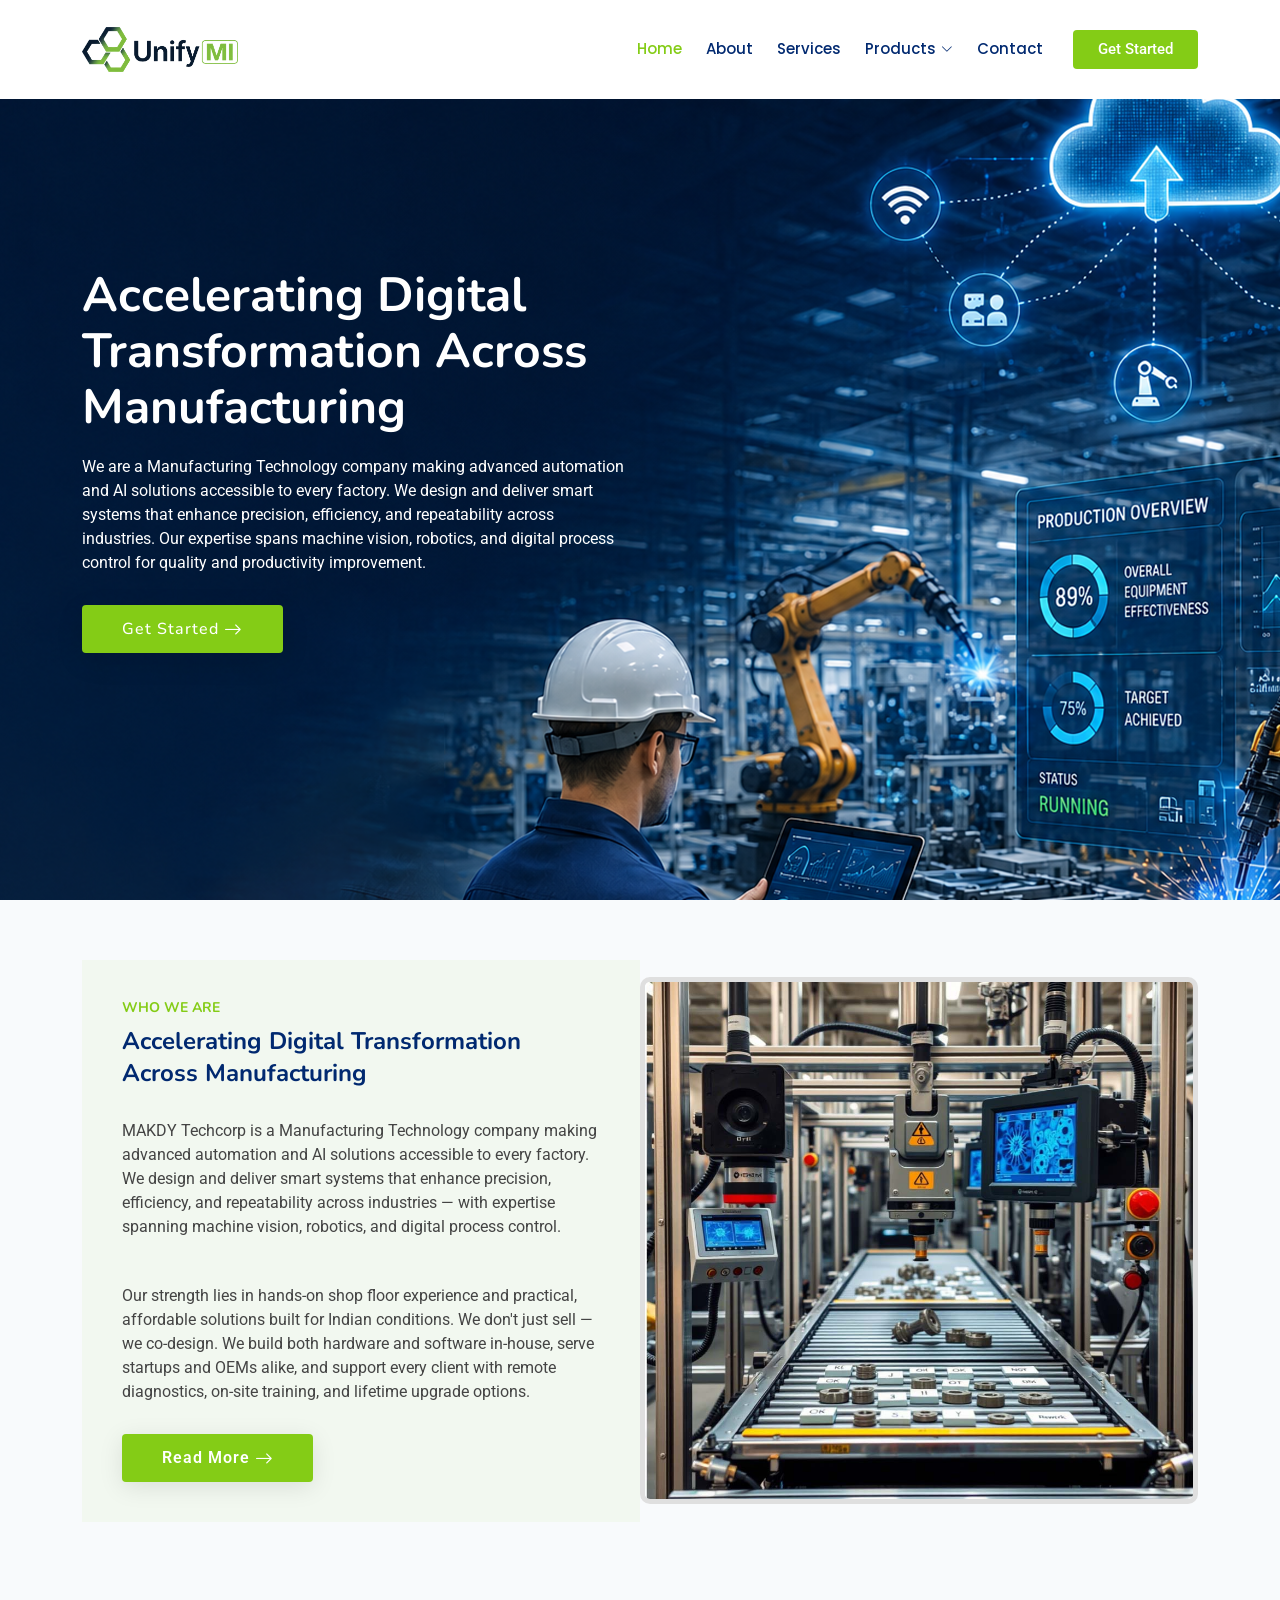
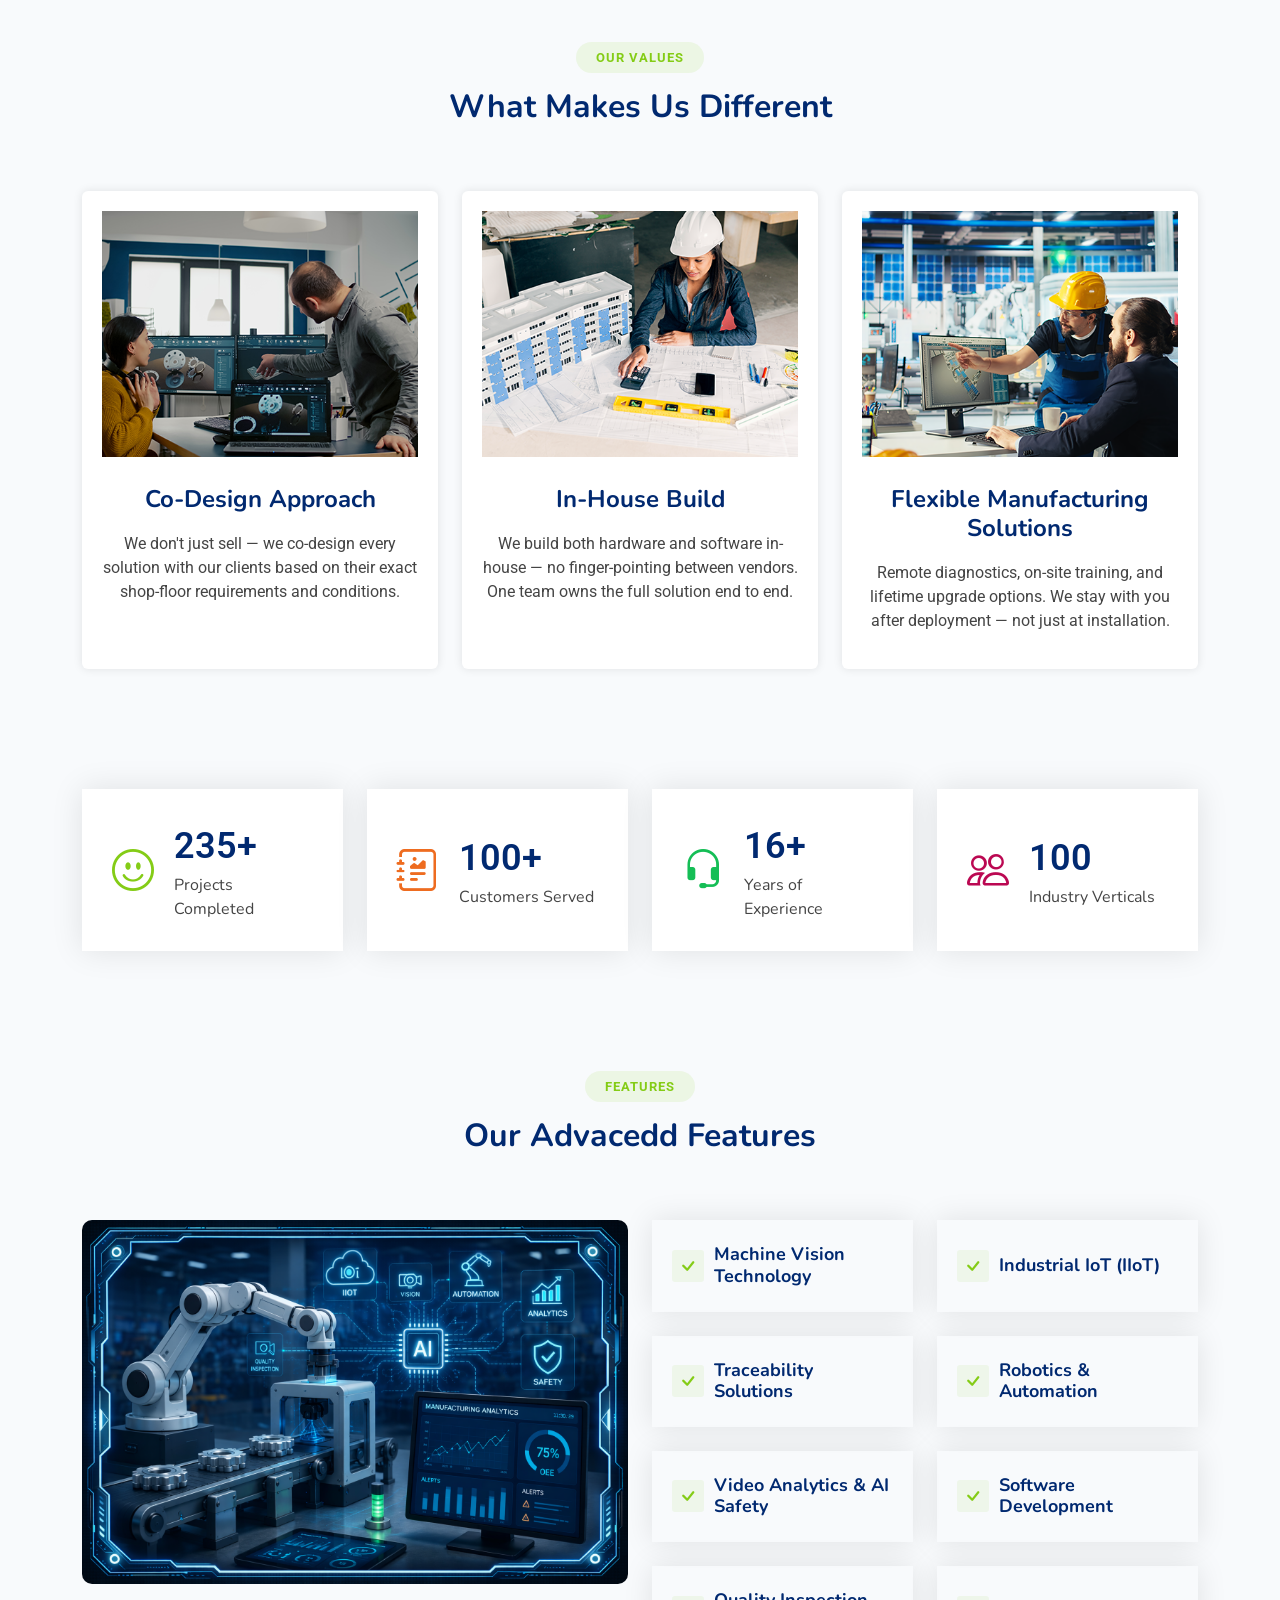
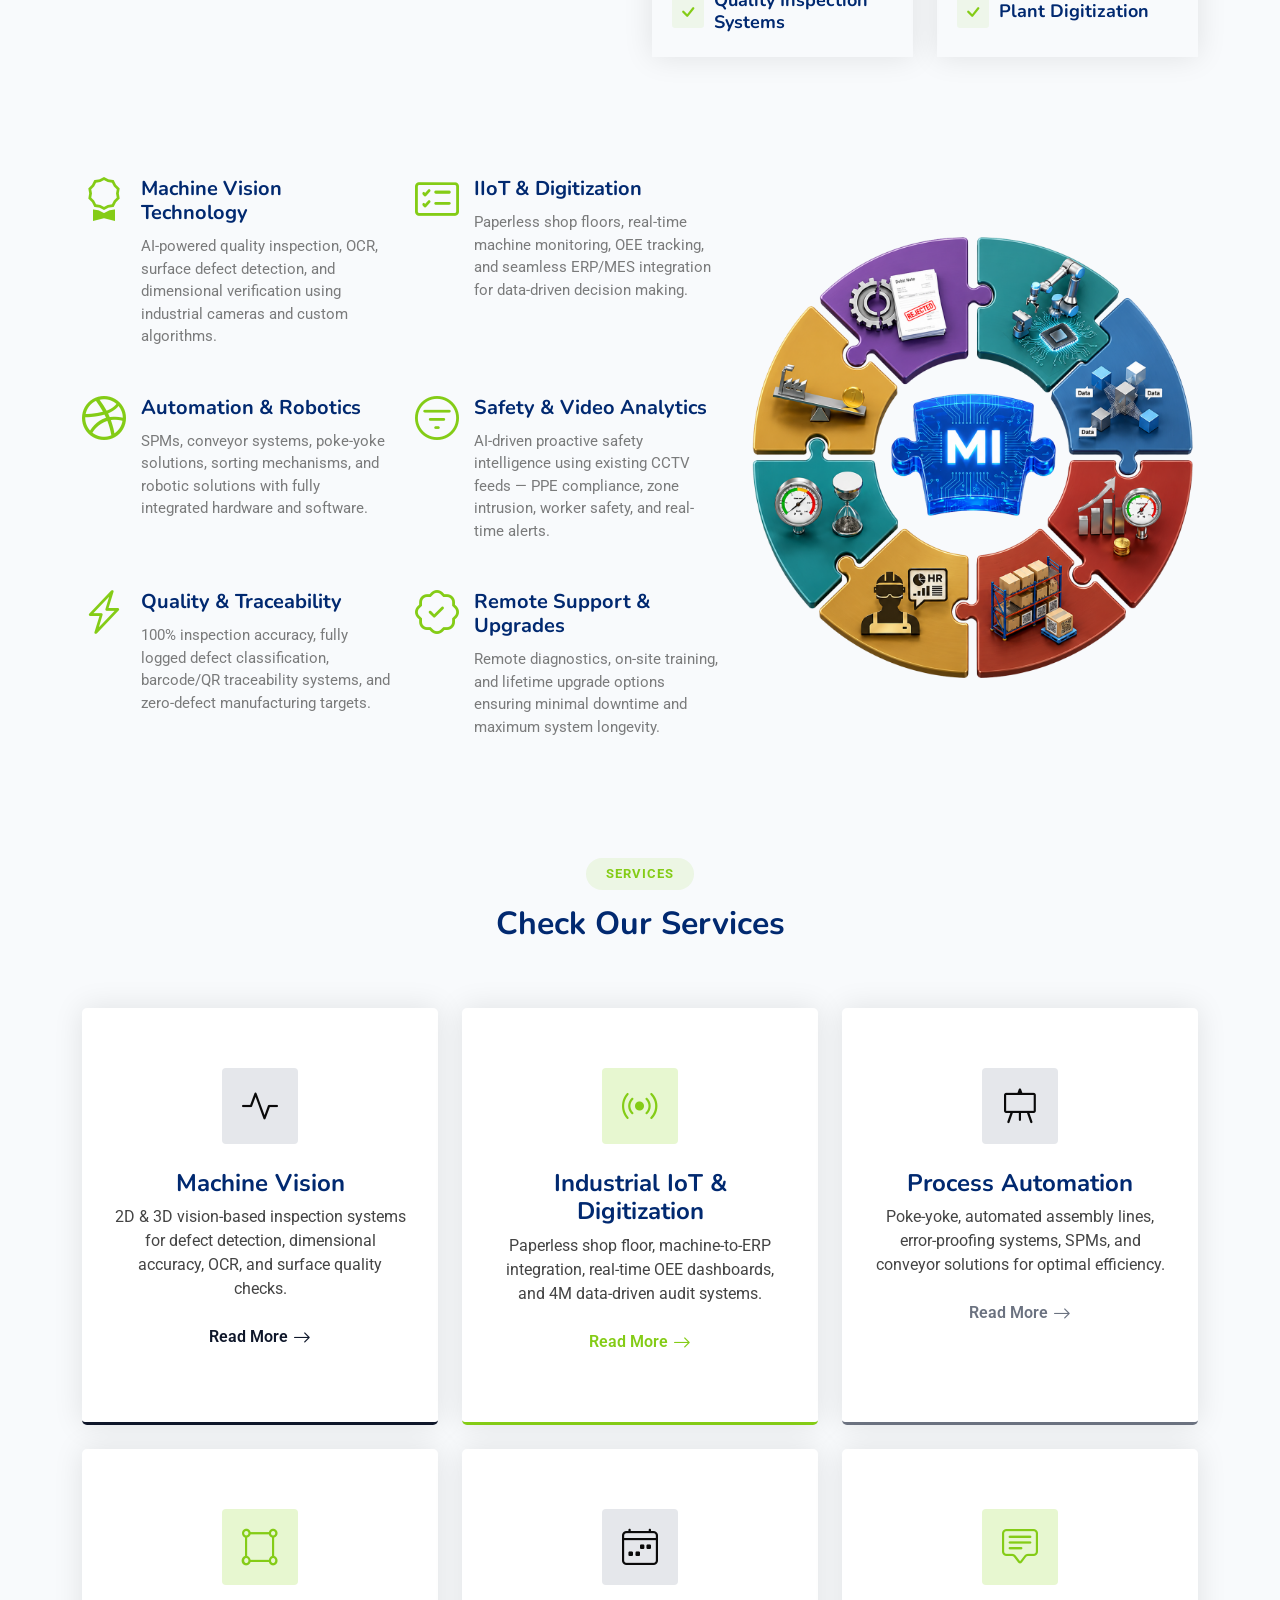
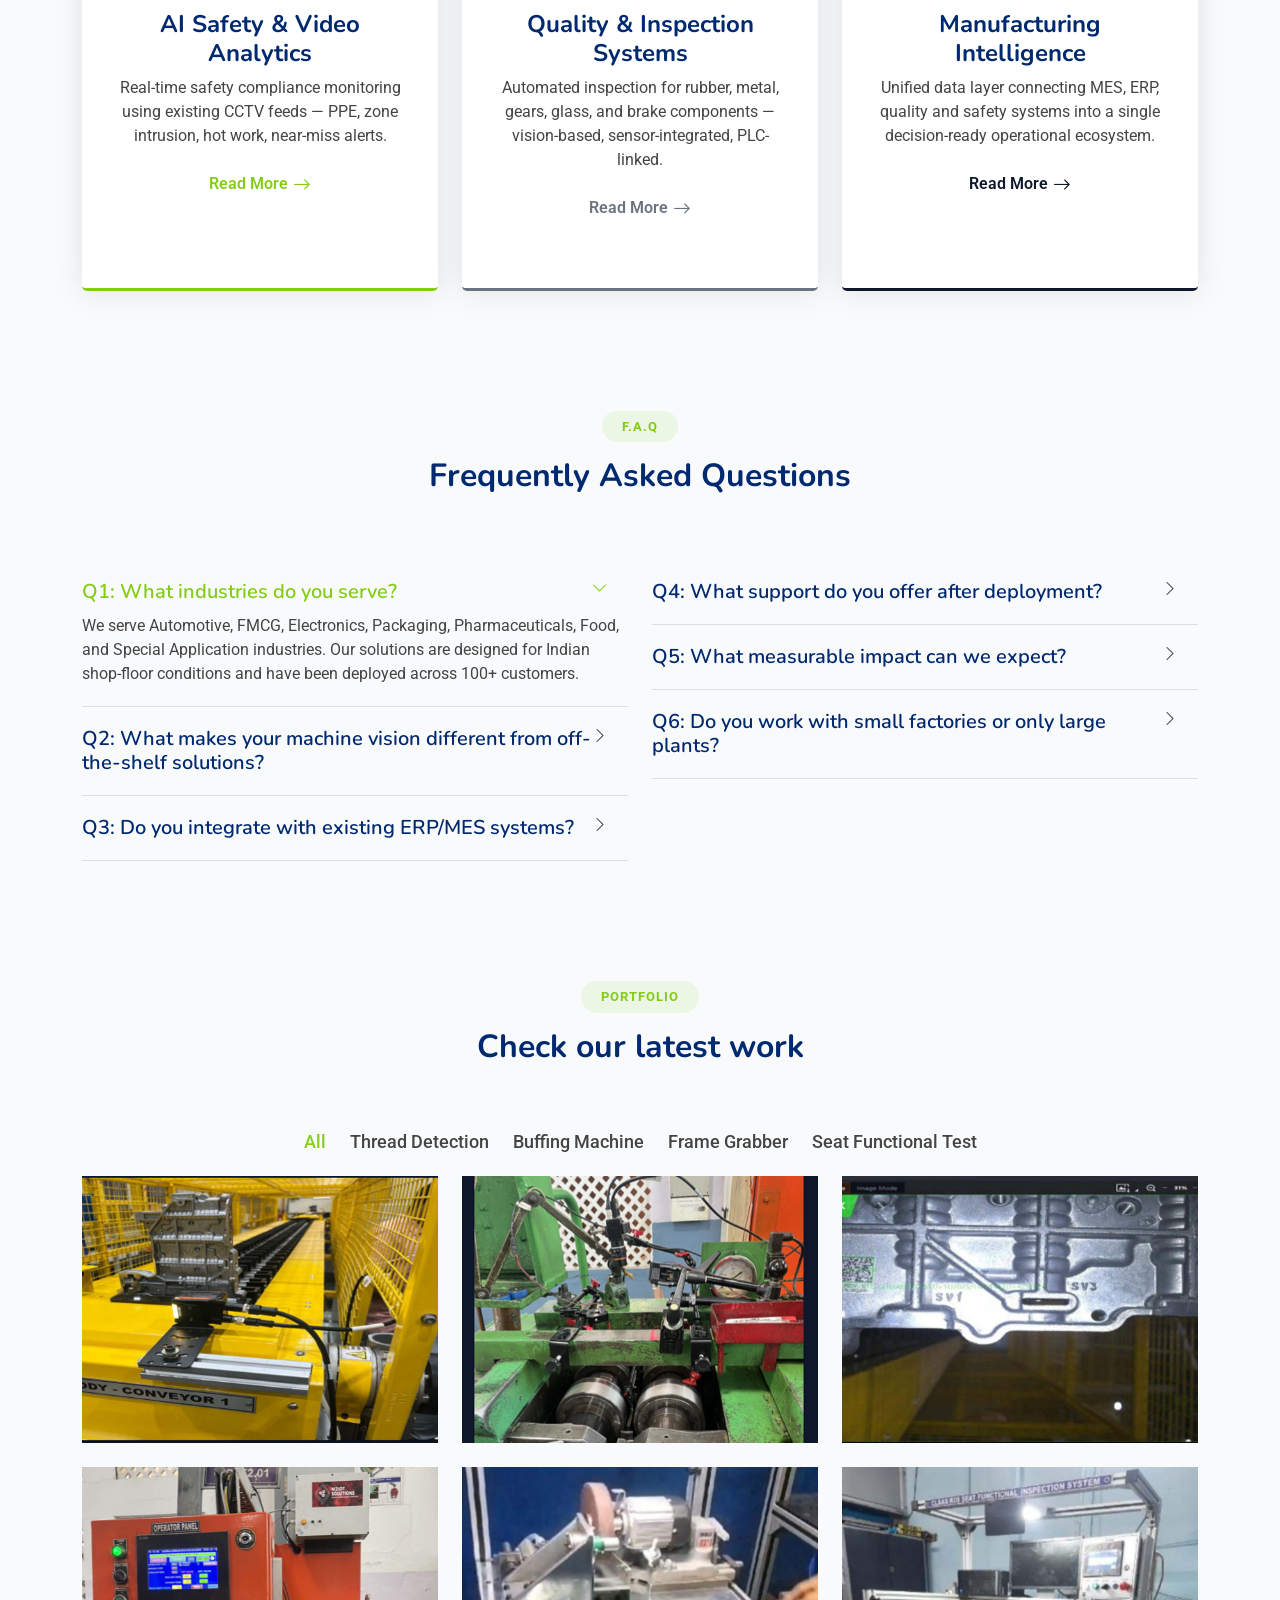
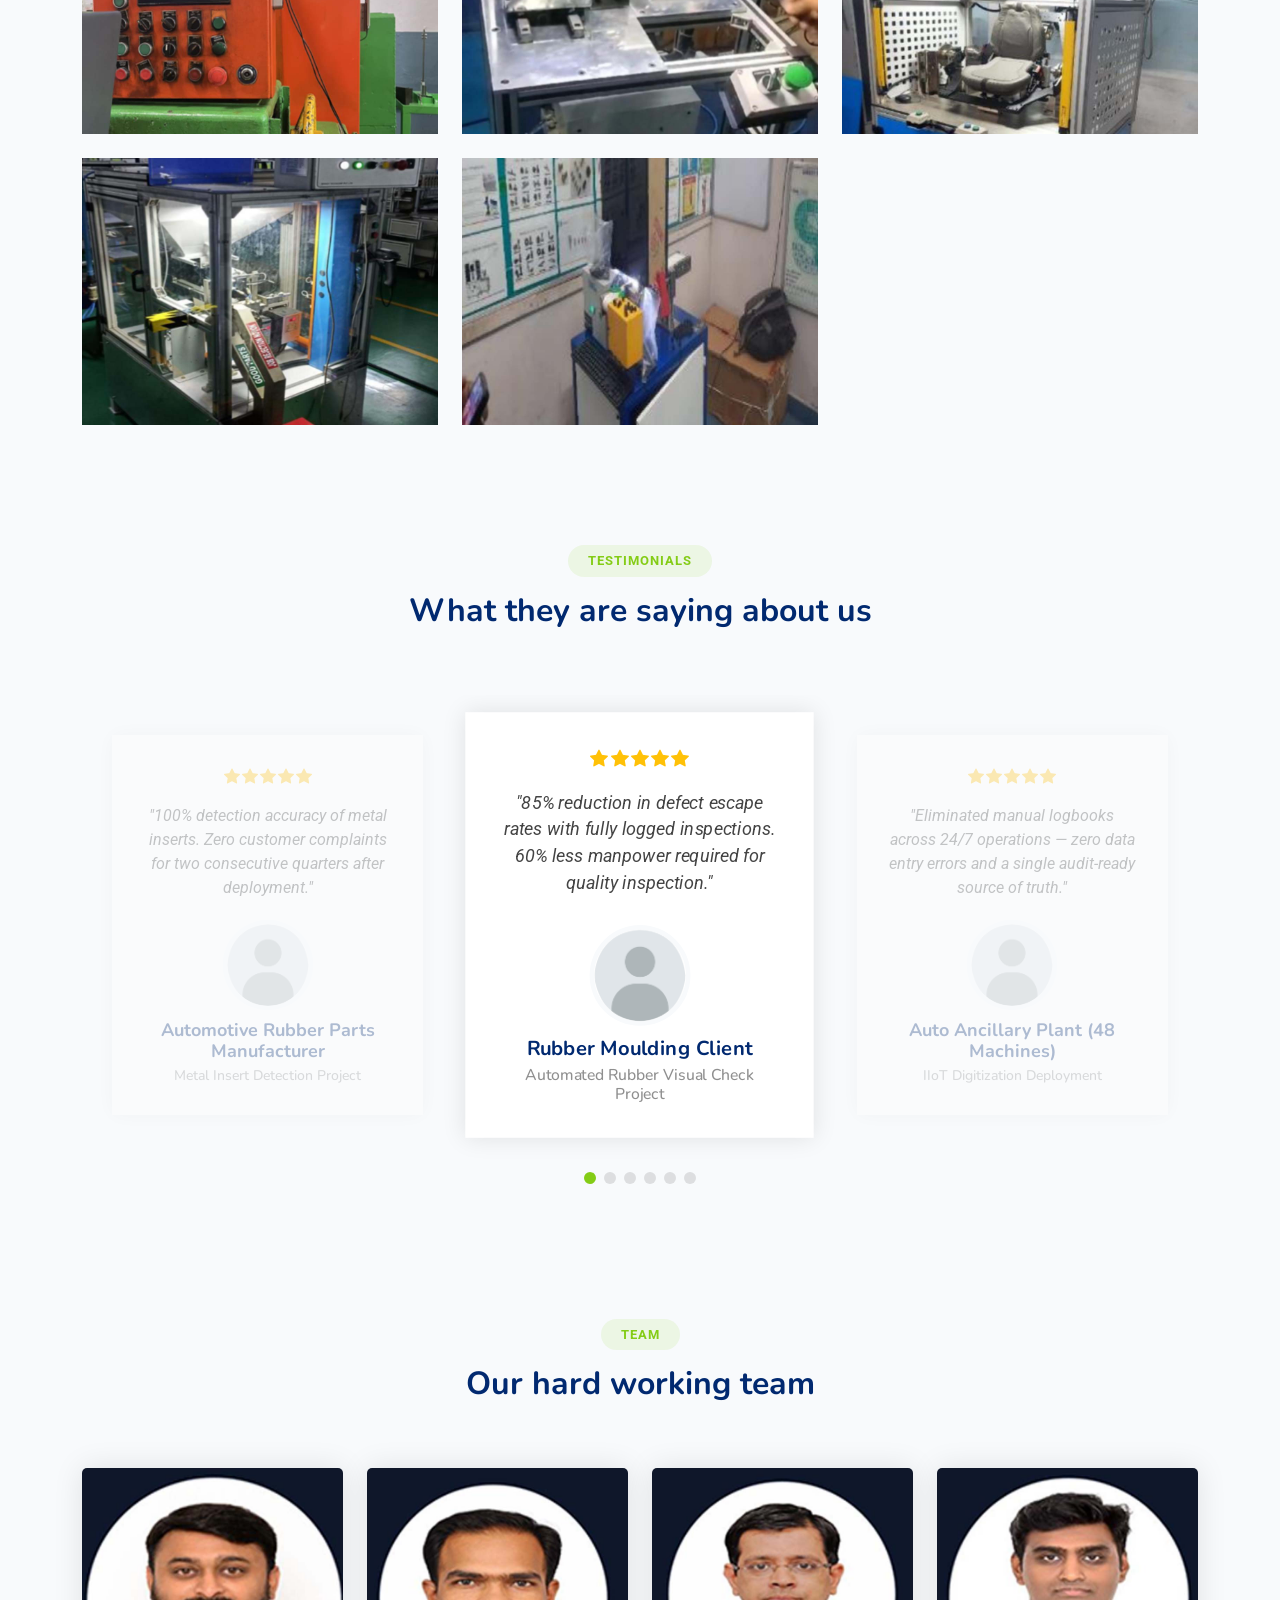
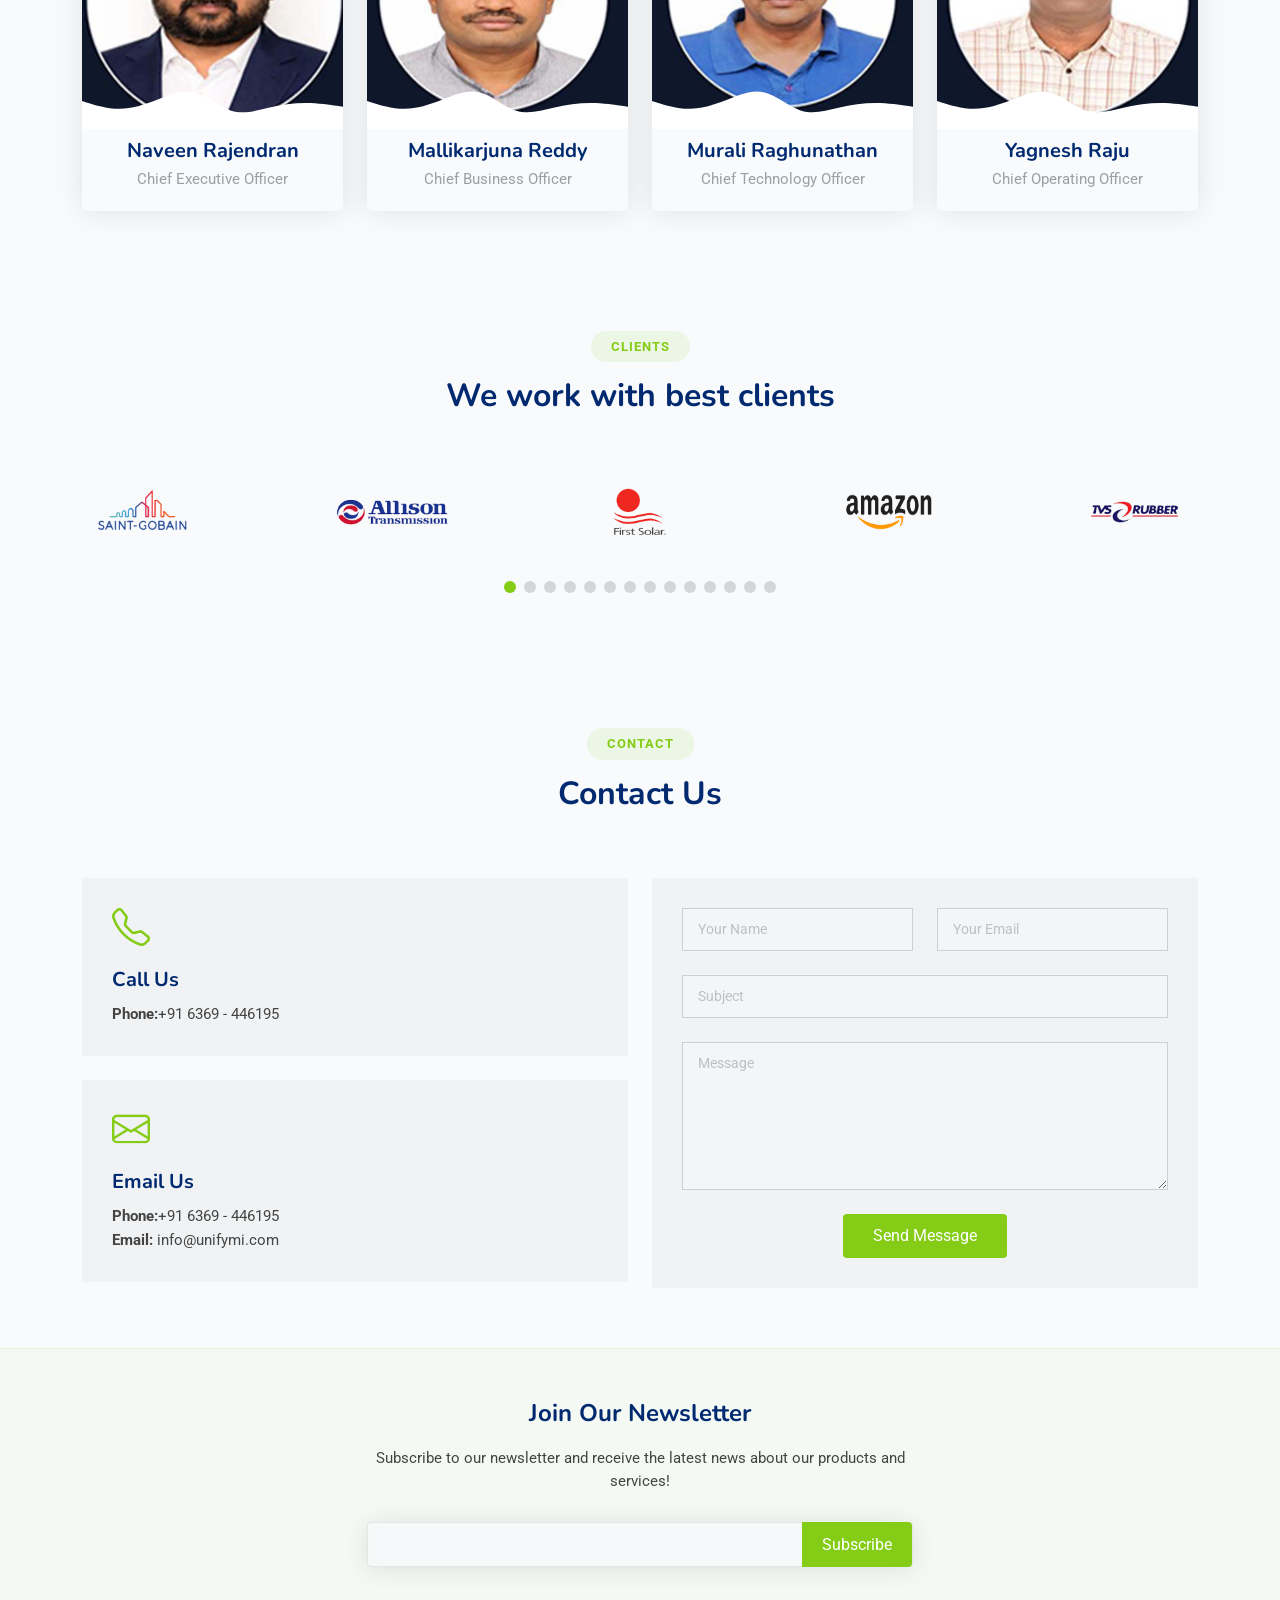
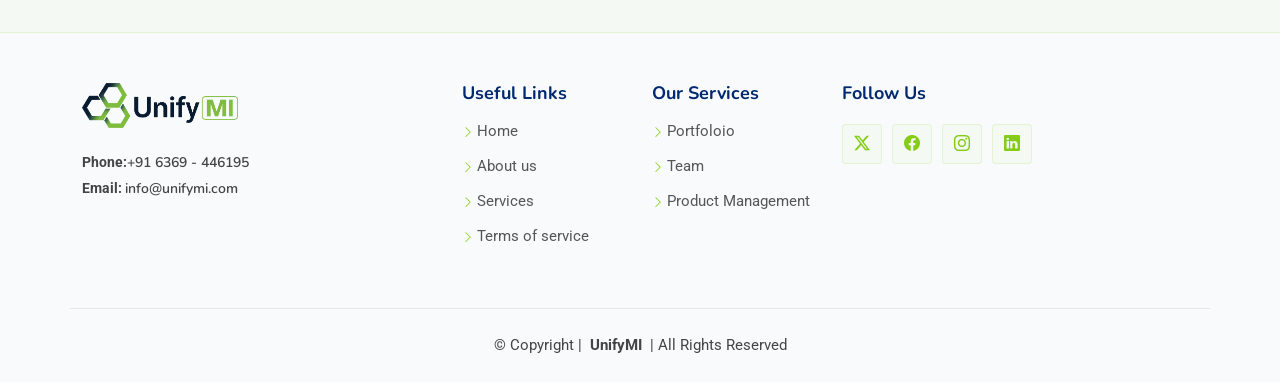
==== index.html @ 74190ffc "updated" ====
<!DOCTYPE html>
<html lang="en">

<head>
  <meta charset="utf-8">
  <meta content="width=device-width, initial-scale=1.0" name="viewport">
  <title>Index - UnifyMI Bootstrap Template</title>
  <meta name="description" content="">
  <meta name="keywords" content="">

  <!-- Favicons -->
  <link href="assets/img/favicon.png" rel="icon">
  <link href="assets/img/apple-touch-icon.png" rel="apple-touch-icon">

  <!-- Fonts -->
  <link href="https://fonts.googleapis.com" rel="preconnect">
  <link href="https://fonts.gstatic.com" rel="preconnect" crossorigin>
  <link
    href="https://fonts.googleapis.com/css2?family=Roboto:ital,wght@0,100;0,300;0,400;0,500;0,700;0,900;1,100;1,300;1,400;1,500;1,700;1,900&family=Poppins:ital,wght@0,100;0,200;0,300;0,400;0,500;0,600;0,700;0,800;0,900;1,100;1,200;1,300;1,400;1,500;1,600;1,700;1,800;1,900&family=Nunito:ital,wght@0,200;0,300;0,400;0,500;0,600;0,700;0,800;0,900;1,200;1,300;1,400;1,500;1,600;1,700;1,800;1,900&display=swap"
    rel="stylesheet">

  <!-- Vendor CSS Files -->
  <link href="assets/vendor/bootstrap/css/bootstrap.min.css" rel="stylesheet">
  <link href="assets/vendor/bootstrap-icons/bootstrap-icons.css" rel="stylesheet">
  <link href="assets/vendor/aos/aos.css" rel="stylesheet">
  <link href="assets/vendor/glightbox/css/glightbox.min.css" rel="stylesheet">
  <link href="assets/vendor/swiper/swiper-bundle.min.css" rel="stylesheet">

  <!-- Main CSS File -->
  <link href="assets/css/main.css" rel="stylesheet">

  <!-- =======================================================
  * Template Name: UnifyMI
  * Template URL: https://bootstrapmade.com/UnifyMI-bootstrap-startup-template/
  * Updated: Nov 01 2024 with Bootstrap v5.3.3
  * Author: BootstrapMade.com
  * License: https://bootstrapmade.com/license/
  ======================================================== -->
</head>

<body class="index-page">

  <header id="header" class="header d-flex align-items-center fixed-top">
    <div class="container-fluid container-xl position-relative d-flex align-items-center">

      <a href="index.html" class="logo d-flex align-items-center me-auto">
        <!-- Uncomment the line below if you also wish to use an image logo -->
        <img src="assets/img/logo.png" alt="">
      </a>

      <nav id="navmenu" class="navmenu">
        <ul>
          <li><a href="#hero" class="active">Home<br></a></li>
          <li><a href="#about">About</a></li>
          <li><a href="#services">Services</a></li>
          <!-- <li><a href="#portfolio">Portfolio</a></li> -->
          <!-- <li><a href="#team">Team</a></li> -->
          <!-- <li><a href="blog.html">Blog</a></li> -->
          <li class="dropdown"><a href="#"><span>Products</span> <i class="bi bi-chevron-down toggle-dropdown"></i></a>
            <ul>
              <li><a href="#">Thread Detection</a></li>
              <li class="dropdown"><a href="#"><span>Buffing Machine</span> <i
                    class="bi bi-chevron-down toggle-dropdown"></i></a>
                <ul>
                  <li><a href="#">Seat Functional Test</a></li>
                  <li><a href="#">Metal Insert Detection</a></li>
                </ul>
              </li>
              <li><a href="#">Processing Unit</a></li>
              <li><a href="#">Frame Grabber</a></li>
            </ul>
          </li>
          <!-- <li class="listing-dropdown"><a href="#"><span>Listing Dropdown</span> <i
                class="bi bi-chevron-down toggle-dropdown"></i></a>
            <ul>
              <li>
                <a href="#">Column 1 link 1</a>
                <a href="#">Column 1 link 2</a>
                <a href="#">Column 1 link 3</a>
              </li>
              <li>
                <a href="#">Column 2 link 1</a>
                <a href="#">Column 2 link 2</a>
                <a href="#">Column 3 link 3</a>
              </li>
              <li>
                <a href="#">Column 3 link 1</a>
                <a href="#">Column 3 link 2</a>
                <a href="#">Column 3 link 3</a>
              </li>
              <li>
                <a href="#">Column 4 link 1</a>
                <a href="#">Column 4 link 2</a>
                <a href="#">Column 4 link 3</a>
              </li>
              <li>
                <a href="#">Column 5 link 1</a>
                <a href="#">Column 5 link 2</a>
                <a href="#">Column 5 link 3</a>
              </li>
            </ul>
          </li> -->
          <li><a href="#contact">Contact</a></li>
        </ul>
        <i class="mobile-nav-toggle d-xl-none bi bi-list"></i>
      </nav>

      <a class="btn-getstarted flex-md-shrink-0" href="index.html#about">Get Started</a>

    </div>
  </header>

  <main class="main">

    <!-- Hero Section -->
    <section id="hero" class="hero section">

      <div class="container">
        <div class="row gy-4">
          <div class="col-lg-6 order-2 order-lg-1 d-flex flex-column justify-content-center">
            <h1 data-aos="fade-up" style="color: white;">Accelerating Digital Transformation Across Manufacturing</h1>
            <p data-aos="fade-up" data-aos-delay="100" style="color: white;">We are a Manufacturing Technology company
              making advanced
              automation and AI solutions accessible to every factory. We design and deliver smart systems that enhance
              precision, efficiency, and repeatability across industries. Our expertise spans machine vision, robotics,
              and digital process control for quality and productivity improvement.</p>
            <div class="d-flex flex-column flex-md-row" data-aos="fade-up" data-aos-delay="200">
              <a href="#about" class="btn-get-started">Get Started <i class="bi bi-arrow-right"></i></a>
              <!-- <a href="https://www.youtube.com/watch?v=Y7f98aduVJ8"
                class="glightbox btn-watch-video d-flex align-items-center justify-content-center ms-0 ms-md-4 mt-4 mt-md-0"><i
                  class="bi bi-play-circle"></i><span>Watch Video</span></a> -->
            </div>
          </div>
          <!-- <div class="col-lg-6 order-1 order-lg-2 hero-img" data-aos="zoom-out">
            <img src="assets/img/hero-img.png" class="img-fluid animated" alt="">
          </div> -->
        </div>
      </div>

    </section><!-- /Hero Section -->

    <!-- About Section -->
    <section id="about" class="about section">

      <div class="container" data-aos="fade-up">
        <div class="row gx-0">

          <div class="col-lg-6 d-flex flex-column justify-content-center" data-aos="fade-up" data-aos-delay="200">
            <div class="content">
              <h3>Who We Are</h3>
              <h2>Accelerating Digital Transformation Across Manufacturing</h2>
              <p>
                MAKDY Techcorp is a Manufacturing Technology company making advanced automation and AI solutions
                accessible to every factory. We design and deliver smart systems that enhance precision, efficiency, and
                repeatability across industries — with expertise spanning machine vision, robotics, and digital process
                control.
              </p>
              <p>
                Our strength lies in hands-on shop floor experience and practical, affordable solutions built for Indian
                conditions. We don't just sell — we co-design. We build both hardware and software in-house, serve
                startups and OEMs alike, and support every client with remote diagnostics, on-site training, and
                lifetime upgrade options.
              </p>
              <div class="text-center text-lg-start">
                <a href="#"
                  class="btn-read-more d-inline-flex align-items-center justify-content-center align-self-center">
                  <span>Read More</span>
                  <i class="bi bi-arrow-right"></i>
                </a>
              </div>
            </div>
          </div>

          <div class="col-lg-6 d-flex align-items-center" data-aos="zoom-out" data-aos-delay="200">
            <img src="assets/img/about.jpg" class="img-fluid" alt=""
              style="border-radius: 10px;border: 5px solid #dfdfdf;">
          </div>

        </div>
      </div>

    </section><!-- /About Section -->

    <!-- Values Section -->
    <section id="values" class="values section">

      <!-- Section Title -->
      <div class="container section-title" data-aos="fade-up">
        <h2>Our Values</h2>
        <p>What Makes Us Different<br></p>
      </div><!-- End Section Title -->

      <div class="container">

        <div class="row gy-4">

          <div class="col-lg-4" data-aos="fade-up" data-aos-delay="100">
            <div class="card">
              <img src="assets/img/values-1.png" class="img-fluid" alt="">
              <h3>Co-Design Approach</h3>
              <p>We don't just sell — we co-design every solution with our clients based on their exact shop-floor
                requirements and conditions.</p>
            </div>
          </div><!-- End Card Item -->

          <div class="col-lg-4" data-aos="fade-up" data-aos-delay="200">
            <div class="card">
              <img src="assets/img/values-2.png" class="img-fluid" alt="">
              <h3>In-House Build</h3>
              <p>We build both hardware and software in-house — no finger-pointing between vendors. One team owns the
                full solution end to end.</p>
            </div>
          </div><!-- End Card Item -->

          <div class="col-lg-4" data-aos="fade-up" data-aos-delay="300">
            <div class="card">
              <img src="assets/img/values-3.png" class="img-fluid" alt="">
              <h3>Flexible Manufacturing Solutions</h3>
              <p>Remote diagnostics, on-site training, and lifetime upgrade options. We stay with you after deployment —
                not just at installation.</p>
            </div>
          </div><!-- End Card Item -->

        </div>

      </div>

    </section><!-- /Values Section -->

    <!-- Stats Section -->
    <section id="stats" class="stats section">

      <div class="container" data-aos="fade-up" data-aos-delay="100">

        <div class="row gy-4">

          <div class="col-lg-3 col-md-6">
            <div class="stats-item d-flex align-items-center w-100 h-100">
              <i class="bi bi-emoji-smile color-blue flex-shrink-0"></i>
              <div>
                <div style="display: flex; flex-wrap: wrap;">
                  <span data-purecounter-start="0" data-purecounter-end="235" data-purecounter-duration="1"
                    class="purecounter"></span><span>+</span>
                </div>

                <p>Projects Completed</p>
              </div>
            </div>
          </div><!-- End Stats Item -->

          <div class="col-lg-3 col-md-6">
            <div class="stats-item d-flex align-items-center w-100 h-100">
              <i class="bi bi-journal-richtext color-orange flex-shrink-0" style="color: #ee6c20;"></i>
              <div>
                <div style="display: flex; flex-wrap: wrap;">
                  <span data-purecounter-start="0" data-purecounter-end="100" data-purecounter-duration="1"
                    class="purecounter"></span><span>+</span>
                </div>
                <p>Customers Served</p>
              </div>
            </div>
          </div><!-- End Stats Item -->

          <div class="col-lg-3 col-md-6">
            <div class="stats-item d-flex align-items-center w-100 h-100">
              <i class="bi bi-headset color-green flex-shrink-0" style="color: #15be56;"></i>
              <div>
                <div style="display: flex; flex-wrap: wrap;">
                  <span data-purecounter-start="0" data-purecounter-end="16" data-purecounter-duration="1"
                    class="purecounter"></span><span>+</span>
                </div>
                <p>Years of Experience</p>
              </div>
            </div>
          </div><!-- End Stats Item -->

          <div class="col-lg-3 col-md-6">
            <div class="stats-item d-flex align-items-center w-100 h-100">
              <i class="bi bi-people color-pink flex-shrink-0" style="color: #bb0852;"></i>
              <div>
                <div style="display: flex; flex-wrap: wrap;">
                  <span data-purecounter-start="0" data-purecounter-end="100" data-purecounter-duration="1"
                    class="purecounter"></span>
                </div>
                <p>Industry Verticals</p>
              </div>
            </div>
          </div><!-- End Stats Item -->

        </div>

      </div>

    </section><!-- /Stats Section -->

    <!-- Features Section -->
    <section id="features" class="features section">

      <!-- Section Title -->
      <div class="container section-title" data-aos="fade-up">
        <h2>Features</h2>
        <p>Our Advacedd Features<br></p>
      </div><!-- End Section Title -->

      <div class="container">

        <div class="row gy-5">

          <div class="col-xl-6" data-aos="zoom-out" data-aos-delay="100">
            <img src="assets/img/features.png" class="img-fluid" alt="" style="border-radius: 10px;">
          </div>

          <div class="col-xl-6 d-flex">
            <div class="row align-self-center gy-4">

              <div class="col-md-6" data-aos="fade-up" data-aos-delay="200">
                <div class="feature-box d-flex align-items-center">
                  <i class="bi bi-check"></i>
                  <h3>Machine Vision Technology</h3>
                </div>
              </div><!-- End Feature Item -->

              <div class="col-md-6" data-aos="fade-up" data-aos-delay="300">
                <div class="feature-box d-flex align-items-center">
                  <i class="bi bi-check"></i>
                  <h3>Industrial IoT (IIoT)</h3>
                </div>
              </div><!-- End Feature Item -->

              <div class="col-md-6" data-aos="fade-up" data-aos-delay="400">
                <div class="feature-box d-flex align-items-center">
                  <i class="bi bi-check"></i>
                  <h3>Traceability Solutions</h3>
                </div>
              </div><!-- End Feature Item -->

              <div class="col-md-6" data-aos="fade-up" data-aos-delay="500">
                <div class="feature-box d-flex align-items-center">
                  <i class="bi bi-check"></i>
                  <h3>Robotics & Automation</h3>
                </div>
              </div><!-- End Feature Item -->

              <div class="col-md-6" data-aos="fade-up" data-aos-delay="600">
                <div class="feature-box d-flex align-items-center">
                  <i class="bi bi-check"></i>
                  <h3>Video Analytics & AI Safety</h3>
                </div>
              </div><!-- End Feature Item -->

              <div class="col-md-6" data-aos="fade-up" data-aos-delay="700">
                <div class="feature-box d-flex align-items-center">
                  <i class="bi bi-check"></i>
                  <h3>Software Development</h3>
                </div>
              </div><!-- End Feature Item -->

              <div class="col-md-6" data-aos="fade-up" data-aos-delay="700">
                <div class="feature-box d-flex align-items-center">
                  <i class="bi bi-check"></i>
                  <h3>Quality Inspection Systems</h3>
                </div>
              </div><!-- End Feature Item -->

              <div class="col-md-6" data-aos="fade-up" data-aos-delay="700">
                <div class="feature-box d-flex align-items-center">
                  <i class="bi bi-check"></i>
                  <h3>Plant Digitization</h3>
                </div>
              </div><!-- End Feature Item -->

            </div>
          </div>

        </div>

      </div>

    </section><!-- /Features Section -->

    <!-- Alt Features Section -->
    <section id="alt-features" class="alt-features section">

      <div class="container">

        <div class="row gy-5">

          <div class="col-xl-7 d-flex order-2 order-xl-1" data-aos="fade-up" data-aos-delay="200">

            <div class="row align-self-center gy-5">

              <div class="col-md-6 icon-box">
                <i class="bi bi-award"></i>
                <div>
                  <h4>Machine Vision Technology</h4>
                  <p>AI-powered quality inspection, OCR, surface defect detection, and dimensional verification using
                    industrial cameras and custom algorithms.</p>
                </div>
              </div><!-- End Feature Item -->

              <div class="col-md-6 icon-box">
                <i class="bi bi-card-checklist"></i>
                <div>
                  <h4>IIoT & Digitization</h4>
                  <p>Paperless shop floors, real-time machine monitoring, OEE tracking, and seamless ERP/MES integration
                    for data-driven decision making.</p>
                </div>
              </div><!-- End Feature Item -->

              <div class="col-md-6 icon-box">
                <i class="bi bi-dribbble"></i>
                <div>
                  <h4>Automation & Robotics</h4>
                  <p>SPMs, conveyor systems, poke-yoke solutions, sorting mechanisms, and robotic solutions with fully
                    integrated hardware and software.</p>
                </div>
              </div><!-- End Feature Item -->

              <div class="col-md-6 icon-box">
                <i class="bi bi-filter-circle"></i>
                <div>
                  <h4>Safety & Video Analytics</h4>
                  <p>AI-driven proactive safety intelligence using existing CCTV feeds — PPE compliance, zone intrusion,
                    worker safety, and real-time alerts.
                  </p>
                </div>
              </div><!-- End Feature Item -->

              <div class="col-md-6 icon-box">
                <i class="bi bi-lightning-charge"></i>
                <div>
                  <h4>Quality & Traceability</h4>
                  <p>100% inspection accuracy, fully logged defect classification, barcode/QR traceability systems, and
                    zero-defect manufacturing targets.</p>
                </div>
              </div><!-- End Feature Item -->

              <div class="col-md-6 icon-box">
                <i class="bi bi-patch-check"></i>
                <div>
                  <h4>Remote Support & Upgrades</h4>
                  <p>Remote diagnostics, on-site training, and lifetime upgrade options ensuring minimal downtime and
                    maximum system longevity.</p>
                </div>
              </div><!-- End Feature Item -->

            </div>

          </div>

          <div class="col-xl-5 d-flex align-items-center order-1 order-xl-2" data-aos="fade-up" data-aos-delay="100">
            <img src="assets/img/alt-features.png" class="img-fluid" alt="">
          </div>

        </div>

      </div>

    </section><!-- /Alt Features Section -->

    <!-- Services Section -->
    <section id="services" class="services section">

      <!-- Section Title -->
      <div class="container section-title" data-aos="fade-up">
        <h2>Services</h2>
        <p>Check Our Services<br></p>
      </div><!-- End Section Title -->

      <div class="container">

        <div class="row gy-4">

          <div class="col-lg-4 col-md-6" data-aos="fade-up" data-aos-delay="100">
            <div class="service-item item-cyan position-relative">
              <i class="bi bi-activity icon"></i>
              <h3>Machine Vision</h3>
              <p>2D & 3D vision-based inspection systems for defect detection, dimensional accuracy, OCR, and surface
                quality checks.</p>
              <a href="#" class="read-more stretched-link"><span>Read More</span> <i class="bi bi-arrow-right"></i></a>
            </div>
          </div><!-- End Service Item -->

          <div class="col-lg-4 col-md-6" data-aos="fade-up" data-aos-delay="200">
            <div class="service-item item-orange position-relative">
              <i class="bi bi-broadcast icon"></i>
              <h3>Industrial IoT & Digitization</h3>
              <p>Paperless shop floor, machine-to-ERP integration, real-time OEE dashboards, and 4M data-driven audit
                systems.</p>
              <a href="#" class="read-more stretched-link"><span>Read More</span> <i class="bi bi-arrow-right"></i></a>
            </div>
          </div><!-- End Service Item -->

          <div class="col-lg-4 col-md-6" data-aos="fade-up" data-aos-delay="300">
            <div class="service-item item-teal position-relative">
              <i class="bi bi-easel icon"></i>
              <h3>Process Automation</h3>
              <p>Poke-yoke, automated assembly lines, error-proofing systems, SPMs, and conveyor solutions for optimal
                efficiency.</p>
              <a href="#" class="read-more stretched-link"><span>Read More</span> <i class="bi bi-arrow-right"></i></a>
            </div>
          </div><!-- End Service Item -->

          <div class="col-lg-4 col-md-6" data-aos="fade-up" data-aos-delay="400">
            <div class="service-item item-red position-relative">
              <i class="bi bi-bounding-box-circles icon"></i>
              <h3>AI Safety & Video Analytics</h3>
              <p>Real-time safety compliance monitoring using existing CCTV feeds — PPE, zone intrusion, hot work,
                near-miss alerts.</p>
              <a href="#" class="read-more stretched-link"><span>Read More</span> <i class="bi bi-arrow-right"></i></a>
            </div>
          </div><!-- End Service Item -->

          <div class="col-lg-4 col-md-6" data-aos="fade-up" data-aos-delay="500">
            <div class="service-item item-indigo position-relative">
              <i class="bi bi-calendar4-week icon"></i>
              <h3>Quality & Inspection Systems</h3>
              <p>Automated inspection for rubber, metal, gears, glass, and brake components — vision-based,
                sensor-integrated, PLC-linked.</p>
              <a href="#" class="read-more stretched-link"><span>Read More</span> <i class="bi bi-arrow-right"></i></a>
            </div>
          </div><!-- End Service Item -->

          <div class="col-lg-4 col-md-6" data-aos="fade-up" data-aos-delay="600">
            <div class="service-item item-pink position-relative">
              <i class="bi bi-chat-square-text icon"></i>
              <h3>Manufacturing Intelligence</h3>
              <p>Unified data layer connecting MES, ERP, quality and safety systems into a single decision-ready
                operational ecosystem.</p>
              <a href="#" class="read-more stretched-link"><span>Read More</span> <i class="bi bi-arrow-right"></i></a>
            </div>
          </div><!-- End Service Item -->

        </div>

      </div>

    </section><!-- /Services Section -->



    <!-- Faq Section -->
    <section id="faq" class="faq section">

      <!-- Section Title -->
      <div class="container section-title" data-aos="fade-up">
        <h2>F.A.Q</h2>
        <p>Frequently Asked Questions</p>
      </div><!-- End Section Title -->

      <div class="container">

        <div class="row">

          <div class="col-lg-6" data-aos="fade-up" data-aos-delay="100">

            <div class="faq-container">

              <div class="faq-item faq-active">
                <h3>Q1: What industries do you serve?</h3>
                <div class="faq-content">
                  <p>We serve Automotive, FMCG, Electronics, Packaging, Pharmaceuticals, Food, and Special Application
                    industries. Our solutions are designed for Indian shop-floor conditions and have been deployed
                    across 100+ customers.</p>
                </div>
                <i class="faq-toggle bi bi-chevron-right"></i>
              </div><!-- End Faq item-->

              <div class="faq-item">
                <h3>Q2: What makes your machine vision different from off-the-shelf solutions?</h3>
                <div class="faq-content">
                  <p>We co-design every system with the customer. Both hardware and software are built in-house — no
                    finger-pointing between vendors. Our team has hands-on shop-floor experience and builds practical,
                    affordable solutions tailored to real manufacturing environments.</p>
                </div>
                <i class="faq-toggle bi bi-chevron-right"></i>
              </div><!-- End Faq item-->

              <div class="faq-item">
                <h3>Q3: Do you integrate with existing ERP/MES systems?</h3>
                <div class="faq-content">
                  <p>Yes. Our platform is machine-agnostic and PLC-agnostic. We build a harmonization layer over
                    existing IT systems — connecting ERP, CRM, MES, and LIMS into a single unified data governance layer
                    without requiring a full system replacement.</p>
                </div>
                <i class="faq-toggle bi bi-chevron-right"></i>
              </div><!-- End Faq item-->

            </div>

          </div><!-- End Faq Column-->

          <div class="col-lg-6" data-aos="fade-up" data-aos-delay="200">

            <div class="faq-container">

              <div class="faq-item">
                <h3>Q4: What support do you offer after deployment?</h3>
                <div class="faq-content">
                  <p>We offer remote diagnostics, on-site training, and lifetime upgrade options. We serve startups and
                    large OEMs alike with flexible commercial models — so support is tailored to your scale and budget.
                  </p>
                </div>
                <i class="faq-toggle bi bi-chevron-right"></i>
              </div><!-- End Faq item-->

              <div class="faq-item">
                <h3>Q5: What measurable impact can we expect?</h3>
                <div class="faq-content">
                  <p>Our deployments have delivered: 40% reduction in overall cycle time, 85% reduction in defect escape
                    rates, 60% less manpower needed for inspection, 100% detection accuracy on metal insert checks, and
                    zero customer complaints for 2 consecutive quarters.</p>
                </div>
                <i class="faq-toggle bi bi-chevron-right"></i>
              </div><!-- End Faq item-->

              <div class="faq-item">
                <h3>Q6: Do you work with small factories or only large plants?</h3>
                <div class="faq-content">
                  <p>We serve startups and OEMs alike with flexible commercial models. Our solutions are specifically
                    built for Indian MSMEs as well as Tier 1 and Tier 2 automotive suppliers.</p>
                </div>
                <i class="faq-toggle bi bi-chevron-right"></i>
              </div><!-- End Faq item-->

            </div>

          </div><!-- End Faq Column-->

        </div>

      </div>

    </section><!-- /Faq Section -->

    <!-- Portfolio Section -->
    <section id="portfolio" class="portfolio section">

      <!-- Section Title -->
      <div class="container section-title" data-aos="fade-up">
        <h2>Portfolio</h2>
        <p>Check our latest work</p>
      </div><!-- End Section Title -->

      <div class="container">

        <div class="isotope-layout" data-default-filter="*" data-layout="masonry" data-sort="original-order">

          <ul class="portfolio-filters isotope-filters" data-aos="fade-up" data-aos-delay="100">
            <li data-filter="*" class="filter-active">All</li>
            <li data-filter=".filter-app">Thread Detection</li>
            <li data-filter=".filter-product">Buffing Machine</li>
            <li data-filter=".filter-branding">Frame Grabber</li>
            <li data-filter=".filter-books">Seat Functional Test</li>
          </ul><!-- End Portfolio Filters -->

          <div class="row gy-4 isotope-container" data-aos="fade-up" data-aos-delay="200">

            <div class="col-lg-4 col-md-6 portfolio-item isotope-item filter-app">
              <div class="portfolio-content h-100">
                <img src="assets/img/portfolio/app-1.jpg" class="img-fluid" alt="">
                <div class="portfolio-info">
                  <h4>Thread Detection</h4>
                  <a href="assets/img/portfolio/app-1.jpg" title="App 1" data-gallery="portfolio-gallery-app"
                    class="glightbox preview-link"><i class="bi bi-zoom-in"></i></a>
                  <a href="portfolio-details.html" title="More Details" class="details-link"><i
                      class="bi bi-link-45deg"></i></a>
                </div>
              </div>
            </div><!-- End Portfolio Item -->

            <div class="col-lg-4 col-md-6 portfolio-item isotope-item filter-product">
              <div class="portfolio-content h-100">
                <img src="assets/img/portfolio/product-1.jpg" class="img-fluid" alt="">
                <div class="portfolio-info">
                  <h4>Buffing Machine</h4>
                  <a href="assets/img/portfolio/product-1.jpg" title="Product 1"
                    data-gallery="portfolio-gallery-product" class="glightbox preview-link"><i
                      class="bi bi-zoom-in"></i></a>
                  <a href="portfolio-details.html" title="More Details" class="details-link"><i
                      class="bi bi-link-45deg"></i></a>
                </div>
              </div>
            </div><!-- End Portfolio Item -->

            <div class="col-lg-4 col-md-6 portfolio-item isotope-item filter-branding">
              <div class="portfolio-content h-100">
                <img src="assets/img/portfolio/branding-1.jpg" class="img-fluid" alt="">
                <div class="portfolio-info">
                  <h4>Frame Grabber</h4>
                  <a href="assets/img/portfolio/branding-1.jpg" title="Branding 1"
                    data-gallery="portfolio-gallery-branding" class="glightbox preview-link"><i
                      class="bi bi-zoom-in"></i></a>
                  <a href="portfolio-details.html" title="More Details" class="details-link"><i
                      class="bi bi-link-45deg"></i></a>
                </div>
              </div>
            </div><!-- End Portfolio Item -->

            <div class="col-lg-4 col-md-6 portfolio-item isotope-item filter-books">
              <div class="portfolio-content h-100">
                <img src="assets/img/portfolio/books-1.jpg" class="img-fluid" alt="">
                <div class="portfolio-info">
                  <h4>Thread Detection</h4>
                  <a href="assets/img/portfolio/books-1.jpg" title="Branding 1" data-gallery="portfolio-gallery-book"
                    class="glightbox preview-link"><i class="bi bi-zoom-in"></i></a>
                  <a href="portfolio-details.html" title="More Details" class="details-link"><i
                      class="bi bi-link-45deg"></i></a>
                </div>
              </div>
            </div><!-- End Portfolio Item -->

            <div class="col-lg-4 col-md-6 portfolio-item isotope-item filter-app">
              <div class="portfolio-content h-100">
                <img src="assets/img/portfolio/app-2.jpg" class="img-fluid" alt="">
                <div class="portfolio-info">
                  <h4>Seat Functional Test</h4>
                  <a href="assets/img/portfolio/app-2.jpg" title="App 2" data-gallery="portfolio-gallery-app"
                    class="glightbox preview-link"><i class="bi bi-zoom-in"></i></a>
                  <a href="portfolio-details.html" title="More Details" class="details-link"><i
                      class="bi bi-link-45deg"></i></a>
                </div>
              </div>
            </div><!-- End Portfolio Item -->

            <div class="col-lg-4 col-md-6 portfolio-item isotope-item filter-product">
              <div class="portfolio-content h-100">
                <img src="assets/img/portfolio/product-2.jpg" class="img-fluid" alt="">
                <div class="portfolio-info">
                  <h4>Thread Detection</h4>
                  <a href="assets/img/portfolio/product-2.jpg" title="Product 2"
                    data-gallery="portfolio-gallery-product" class="glightbox preview-link"><i
                      class="bi bi-zoom-in"></i></a>
                  <a href="portfolio-details.html" title="More Details" class="details-link"><i
                      class="bi bi-link-45deg"></i></a>
                </div>
              </div>
            </div><!-- End Portfolio Item -->

            <div class="col-lg-4 col-md-6 portfolio-item isotope-item filter-branding">
              <div class="portfolio-content h-100">
                <img src="assets/img/portfolio/branding-2.jpg" class="img-fluid" alt="">
                <div class="portfolio-info">
                  <h4>Frame Grabber</h4>
                  <a href="assets/img/portfolio/branding-2.jpg" title="Branding 2"
                    data-gallery="portfolio-gallery-branding" class="glightbox preview-link"><i
                      class="bi bi-zoom-in"></i></a>
                  <a href="portfolio-details.html" title="More Details" class="details-link"><i
                      class="bi bi-link-45deg"></i></a>
                </div>
              </div>
            </div><!-- End Portfolio Item -->

            <div class="col-lg-4 col-md-6 portfolio-item isotope-item filter-books">
              <div class="portfolio-content h-100">
                <img src="assets/img/portfolio/books-2.jpg" class="img-fluid" alt="">
                <div class="portfolio-info">
                  <h4>Frame Grabber</h4>
                  <a href="assets/img/portfolio/books-2.jpg" title="Branding 2" data-gallery="portfolio-gallery-book"
                    class="glightbox preview-link"><i class="bi bi-zoom-in"></i></a>
                  <a href="portfolio-details.html" title="More Details" class="details-link"><i
                      class="bi bi-link-45deg"></i></a>
                </div>
              </div>
            </div><!-- End Portfolio Item -->

          </div><!-- End Portfolio Container -->

        </div>

      </div>

    </section><!-- /Portfolio Section -->

    <!-- Testimonials Section -->
    <section id="testimonials" class="testimonials section">

      <!-- Section Title -->
      <div class="container section-title" data-aos="fade-up">
        <h2>Testimonials</h2>
        <p>What they are saying about us<br></p>
      </div><!-- End Section Title -->

      <div class="container" data-aos="fade-up" data-aos-delay="100">

        <div class="swiper init-swiper">
          <script type="application/json" class="swiper-config">
            {
              "loop": true,
              "speed": 600,
              "autoplay": {
                "delay": 5000
              },
              "slidesPerView": "auto",
              "pagination": {
                "el": ".swiper-pagination",
                "type": "bullets",
                "clickable": true
              },
              "breakpoints": {
                "320": {
                  "slidesPerView": 1,
                  "spaceBetween": 40
                },
                "1200": {
                  "slidesPerView": 3,
                  "spaceBetween": 1
                }
              }
            }
          </script>
          <div class="swiper-wrapper">

            <div class="swiper-slide">
              <div class="testimonial-item">
                <div class="stars">
                  <i class="bi bi-star-fill"></i><i class="bi bi-star-fill"></i><i class="bi bi-star-fill"></i><i
                    class="bi bi-star-fill"></i><i class="bi bi-star-fill"></i>
                </div>
                <p>
                  "100% detection accuracy of metal inserts. Zero customer complaints for two consecutive quarters after
                  deployment."
                </p>
                <div class="profile mt-auto">
                  <img src="assets/img/testimonials/testimonials-1.png" class="testimonial-img" alt="">
                  <h3>Automotive Rubber Parts Manufacturer</h3>
                  <h4>Metal Insert Detection Project</h4>
                </div>
              </div>
            </div><!-- End testimonial item -->

            <div class="swiper-slide">
              <div class="testimonial-item">
                <div class="stars">
                  <i class="bi bi-star-fill"></i><i class="bi bi-star-fill"></i><i class="bi bi-star-fill"></i><i
                    class="bi bi-star-fill"></i><i class="bi bi-star-fill"></i>
                </div>
                <p>
                  "85% reduction in defect escape rates with fully logged inspections. 60% less manpower required for
                  quality inspection."
                </p>
                <div class="profile mt-auto">
                  <img src="assets/img/testimonials/testimonials-1.png" class="testimonial-img" alt="">
                  <h3>Rubber Moulding Client</h3>
                  <h4>Automated Rubber Visual Check Project</h4>
                </div>
              </div>
            </div><!-- End testimonial item -->

            <div class="swiper-slide">
              <div class="testimonial-item">
                <div class="stars">
                  <i class="bi bi-star-fill"></i><i class="bi bi-star-fill"></i><i class="bi bi-star-fill"></i><i
                    class="bi bi-star-fill"></i><i class="bi bi-star-fill"></i>
                </div>
                <p>
                  "Eliminated manual logbooks across 24/7 operations — zero data entry errors and a single audit-ready
                  source of truth."
                </p>
                <div class="profile mt-auto">
                  <img src="assets/img/testimonials/testimonials-1.png" class="testimonial-img" alt="">
                  <h3>Auto Ancillary Plant (48 Machines)</h3>
                  <h4>IIoT Digitization Deployment</h4>
                </div>
              </div>
            </div><!-- End testimonial item -->
            <div class="swiper-slide">
              <div class="testimonial-item">
                <div class="stars">
                  <i class="bi bi-star-fill"></i><i class="bi bi-star-fill"></i><i class="bi bi-star-fill"></i><i
                    class="bi bi-star-fill"></i><i class="bi bi-star-fill"></i>
                </div>
                <p>
                  "100% detection accuracy of metal inserts. Zero customer complaints for two consecutive quarters after
                  deployment."
                </p>
                <div class="profile mt-auto">
                  <img src="assets/img/testimonials/testimonials-1.png" class="testimonial-img" alt="">
                  <h3>Automotive Rubber Parts Manufacturer</h3>
                  <h4>Metal Insert Detection Project</h4>
                </div>
              </div>
            </div><!-- End testimonial item -->

            <div class="swiper-slide">
              <div class="testimonial-item">
                <div class="stars">
                  <i class="bi bi-star-fill"></i><i class="bi bi-star-fill"></i><i class="bi bi-star-fill"></i><i
                    class="bi bi-star-fill"></i><i class="bi bi-star-fill"></i>
                </div>
                <p>
                  "85% reduction in defect escape rates with fully logged inspections. 60% less manpower required for
                  quality inspection."
                </p>
                <div class="profile mt-auto">
                  <img src="assets/img/testimonials/testimonials-1.png" class="testimonial-img" alt="">
                  <h3>Rubber Moulding Client</h3>
                  <h4>Automated Rubber Visual Check Project</h4>
                </div>
              </div>
            </div><!-- End testimonial item -->

            <div class="swiper-slide">
              <div class="testimonial-item">
                <div class="stars">
                  <i class="bi bi-star-fill"></i><i class="bi bi-star-fill"></i><i class="bi bi-star-fill"></i><i
                    class="bi bi-star-fill"></i><i class="bi bi-star-fill"></i>
                </div>
                <p>
                  "Eliminated manual logbooks across 24/7 operations — zero data entry errors and a single audit-ready
                  source of truth."
                </p>
                <div class="profile mt-auto">
                  <img src="assets/img/testimonials/testimonials-1.png" class="testimonial-img" alt="">
                  <h3>Auto Ancillary Plant (48 Machines)</h3>
                  <h4>IIoT Digitization Deployment</h4>
                </div>
              </div>
            </div><!-- End testimonial item -->


          </div>
          <div class="swiper-pagination"></div>
        </div>

      </div>

    </section><!-- /Testimonials Section -->

    <!-- Team Section -->
    <section id="team" class="team section">

      <!-- Section Title -->
      <div class="container section-title" data-aos="fade-up">
        <h2>Team</h2>
        <p>Our hard working team</p>
      </div><!-- End Section Title -->

      <div class="container">

        <div class="row gy-4">

          <div class="col-lg-3 col-md-6 d-flex align-items-stretch" data-aos="fade-up" data-aos-delay="100">
            <div class="team-member">
              <div class="member-img">
                <img src="assets/img/team/team-1.jpg" class="img-fluid" alt="">
                <div class="social">
                  <a href=""><i class="bi bi-twitter-x"></i></a>
                  <a href=""><i class="bi bi-facebook"></i></a>
                  <a href=""><i class="bi bi-instagram"></i></a>
                  <a href=""><i class="bi bi-linkedin"></i></a>
                </div>
              </div>
              <div class="member-info">
                <h4>Naveen Rajendran</h4>
                <span>Chief Executive Officer</span>
              </div>
            </div>
          </div><!-- End Team Member -->

          <div class="col-lg-3 col-md-6 d-flex align-items-stretch" data-aos="fade-up" data-aos-delay="200">
            <div class="team-member">
              <div class="member-img">
                <img src="assets/img/team/team-2.jpg" class="img-fluid" alt="">
                <div class="social">
                  <a href=""><i class="bi bi-twitter-x"></i></a>
                  <a href=""><i class="bi bi-facebook"></i></a>
                  <a href=""><i class="bi bi-instagram"></i></a>
                  <a href=""><i class="bi bi-linkedin"></i></a>
                </div>
              </div>
              <div class="member-info">
                <h4>Mallikarjuna Reddy</h4>
                <span>Chief Business Officer </span>
              </div>
            </div>
          </div><!-- End Team Member -->

          <div class="col-lg-3 col-md-6 d-flex align-items-stretch" data-aos="fade-up" data-aos-delay="300">
            <div class="team-member">
              <div class="member-img">
                <img src="assets/img/team/team-3.jpg" class="img-fluid" alt="">
                <div class="social">
                  <a href=""><i class="bi bi-twitter-x"></i></a>
                  <a href=""><i class="bi bi-facebook"></i></a>
                  <a href=""><i class="bi bi-instagram"></i></a>
                  <a href=""><i class="bi bi-linkedin"></i></a>
                </div>
              </div>
              <div class="member-info">
                <h4>Murali Raghunathan</h4>
                <span>Chief Technology Officer </span>
              </div>
            </div>
          </div><!-- End Team Member -->

          <div class="col-lg-3 col-md-6 d-flex align-items-stretch" data-aos="fade-up" data-aos-delay="400">
            <div class="team-member">
              <div class="member-img">
                <img src="assets/img/team/team-4.jpg" class="img-fluid" alt="">
                <div class="social">
                  <a href=""><i class="bi bi-twitter-x"></i></a>
                  <a href=""><i class="bi bi-facebook"></i></a>
                  <a href=""><i class="bi bi-instagram"></i></a>
                  <a href=""><i class="bi bi-linkedin"></i></a>
                </div>
              </div>
              <div class="member-info">
                <h4>Yagnesh Raju</h4>
                <span>Chief Operating Officer</span>
              </div>
            </div>
          </div><!-- End Team Member -->

        </div>

      </div>

    </section><!-- /Team Section -->

    <!-- Clients Section -->
    <section id="clients" class="clients section">

      <!-- Section Title -->
      <div class="container section-title" data-aos="fade-up">
        <h2>Clients</h2>
        <p>We work with best clients<br></p>
      </div><!-- End Section Title -->

      <div class="container" data-aos="fade-up" data-aos-delay="100">

        <div class="swiper init-swiper">
          <script type="application/json" class="swiper-config">
            {
              "loop": true,
              "speed": 600,
              "autoplay": {
                "delay": 5000
              },
              "slidesPerView": "auto",
              "pagination": {
                "el": ".swiper-pagination",
                "type": "bullets",
                "clickable": true
              },
              "breakpoints": {
                "320": {
                  "slidesPerView": 2,
                  "spaceBetween": 40
                },
                "480": {
                  "slidesPerView": 3,
                  "spaceBetween": 60
                },
                "640": {
                  "slidesPerView": 4,
                  "spaceBetween": 80
                },
                "992": {
                  "slidesPerView": 5,
                  "spaceBetween": 120
                }
              }
            }
          </script>
          <div class="swiper-wrapper align-items-center">
            <div class="swiper-slide"><img src="assets/img/clients/client-1.png" class="img-fluid" alt=""></div>
            <div class="swiper-slide"><img src="assets/img/clients/client-2.png" class="img-fluid" alt=""></div>
            <div class="swiper-slide"><img src="assets/img/clients/client-3.png" class="img-fluid" alt=""></div>
            <div class="swiper-slide"><img src="assets/img/clients/client-4.png" class="img-fluid" alt=""></div>
            <div class="swiper-slide"><img src="assets/img/clients/client-5.png" class="img-fluid" alt=""></div>
            <div class="swiper-slide"><img src="assets/img/clients/client-6.png" class="img-fluid" alt=""></div>
            <div class="swiper-slide"><img src="assets/img/clients/client-7.png" class="img-fluid" alt=""></div>
            <div class="swiper-slide"><img src="assets/img/clients/client-8.png" class="img-fluid" alt=""></div>
            <div class="swiper-slide"><img src="assets/img/clients/client-10.png" class="img-fluid" alt=""></div>
            <div class="swiper-slide"><img src="assets/img/clients/client-11.png" class="img-fluid" alt=""></div>
            <div class="swiper-slide"><img src="assets/img/clients/client-12.png" class="img-fluid" alt=""></div>
            <div class="swiper-slide"><img src="assets/img/clients/client-13.png" class="img-fluid" alt=""></div>
            <div class="swiper-slide"><img src="assets/img/clients/client-14.png" class="img-fluid" alt=""></div>
            <div class="swiper-slide"><img src="assets/img/clients/client-15.png" class="img-fluid" alt=""></div>
          </div>
          <div class="swiper-pagination"></div>
        </div>

      </div>

    </section><!-- /Clients Section -->

    
    <!-- <section id="recent-posts" class="recent-posts section">

      
      <div class="container section-title" data-aos="fade-up">
        <h2>Recent Posts</h2>
        <p>Recent posts form our Blog</p>
      </div>

      <div class="container">

        <div class="row gy-5">

          <div class="col-xl-4 col-md-6">
            <div class="post-item position-relative h-100" data-aos="fade-up" data-aos-delay="100">

              <div class="post-img position-relative overflow-hidden">
                <img src="assets/img/blog/blog-1.png" class="img-fluid" alt="">
                <span class="post-date">December 12</span>
              </div>

              <div class="post-content d-flex flex-column">

                <h3 class="post-title">What Is Machine Vision and Why Does Your Factory Need It?</h3>

                <div class="meta d-flex align-items-center">
                  <div class="d-flex align-items-center">
                    <i class="bi bi-person"></i> <span class="ps-2">Julia Parker</span>
                  </div>
                  <span class="px-3 text-black-50">/</span>
                  <div class="d-flex align-items-center">
                    <i class="bi bi-folder2"></i> <span class="ps-2">Technology</span>
                  </div>
                </div>

                <hr>

                <a href="blog-details.html" class="readmore stretched-link"><span>Read More</span><i
                    class="bi bi-arrow-right"></i></a>

              </div>

            </div>
          </div> 

          <div class="col-xl-4 col-md-6">
            <div class="post-item position-relative h-100" data-aos="fade-up" data-aos-delay="200">

              <div class="post-img position-relative overflow-hidden">
                <img src="assets/img/blog/blog-2.png" class="img-fluid" alt="">
                <span class="post-date">July 17</span>
              </div>

              <div class="post-content d-flex flex-column">

                <h3 class="post-title">The 4-Level Manufacturing Intelligence Maturity Framework: Where Does Your Plant
                  Stand?</h3>

                <div class="meta d-flex align-items-center">
                  <div class="d-flex align-items-center">
                    <i class="bi bi-person"></i> <span class="ps-2">Mario Douglas</span>
                  </div>
                  <span class="px-3 text-black-50">/</span>
                  <div class="d-flex align-items-center">
                    <i class="bi bi-folder2"></i> <span class="ps-2">Industry Insight</span>
                  </div>
                </div>

                <hr>

                <a href="blog-details.html" class="readmore stretched-link"><span>Read More</span><i
                    class="bi bi-arrow-right"></i></a>

              </div>

            </div>
          </div> 

          <div class="col-xl-4 col-md-6" data-aos="fade-up" data-aos-delay="300">
            <div class="post-item position-relative h-100">

              <div class="post-img position-relative overflow-hidden">
                <img src="assets/img/blog/blog-3.png" class="img-fluid" alt="">
                <span class="post-date">September 05</span>
              </div>

              <div class="post-content d-flex flex-column">

                <h3 class="post-title">How AI Safety Cameras Are Preventing Workplace Injuries Before They Happen</h3>

                <div class="meta d-flex align-items-center">
                  <div class="d-flex align-items-center">
                    <i class="bi bi-person"></i> <span class="ps-2">Lisa Hunter</span>
                  </div>
                  <span class="px-3 text-black-50">/</span>
                  <div class="d-flex align-items-center">
                    <i class="bi bi-folder2"></i> <span class="ps-2">Safety & Compliance</span>
                  </div>
                </div>

                <hr>

                <a href="blog-details.html" class="readmore stretched-link"><span>Read More</span><i
                    class="bi bi-arrow-right"></i></a>

              </div>

            </div>
          </div> 

        </div>

      </div>

    </section> -->

    <!-- Contact Section -->
    <section id="contact" class="contact section">

      <!-- Section Title -->
      <div class="container section-title" data-aos="fade-up">
        <h2>Contact</h2>
        <p>Contact Us</p>
      </div><!-- End Section Title -->

      <div class="container" data-aos="fade-up" data-aos-delay="100">

        <div class="row gy-4">

          <div class="col-lg-6">

            <div class="row gy-4">
              <!-- <div class="col-md-6">
                <div class="info-item" data-aos="fade" data-aos-delay="200">
                  <i class="bi bi-geo-alt"></i>
                  <h3>Address</h3>
                </div>
              </div> -->

              <div class="col-md-12">
                <div class="info-item" data-aos="fade" data-aos-delay="300">
                  <i class="bi bi-telephone"></i>
                  <h3>Call Us</h3>
                  <p class="mt-2"><strong>Phone:</strong><a href="tel:+91 6369 - 446195"><span>+91 6369 -
                        446195</span></a></p>
                </div>
              </div><!-- End Info Item -->

              <div class="col-md-12">
                <div class="info-item" data-aos="fade" data-aos-delay="400">
                  <i class="bi bi-envelope"></i>
                  <h3>Email Us</h3>
                  <p class="mt-2"><strong>Phone:</strong><a href="tel:+91 6369 - 446195"><span>+91 6369 -
                        446195</span></a></p>
                  <p><strong>Email:</strong> <a href="mailto: info@unifymi.com"><span>info@unifymi.com</span></a></p>
                </div>
              </div><!-- End Info Item -->

              <!-- <div class="col-md-6">
                <div class="info-item" data-aos="fade" data-aos-delay="500">
                  <i class="bi bi-clock"></i>
                  <h3>Open Hours</h3>
                  <p>Monday - Friday</p>
                  <p>9:00AM - 05:00PM</p>
                </div>
              </div> -->

            </div>

          </div>

          <div class="col-lg-6">
            <form action="forms/contact.php" method="post" class="php-email-form" data-aos="fade-up"
              data-aos-delay="200">
              <div class="row gy-4">

                <div class="col-md-6">
                  <input type="text" name="name" class="form-control" placeholder="Your Name" required="">
                </div>

                <div class="col-md-6 ">
                  <input type="email" class="form-control" name="email" placeholder="Your Email" required="">
                </div>

                <div class="col-12">
                  <input type="text" class="form-control" name="subject" placeholder="Subject" required="">
                </div>

                <div class="col-12">
                  <textarea class="form-control" name="message" rows="6" placeholder="Message" required=""></textarea>
                </div>

                <div class="col-12 text-center">
                  <div class="loading">Loading</div>
                  <div class="error-message"></div>
                  <div class="sent-message">Your message has been sent. Thank you!</div>

                  <button type="submit">Send Message</button>
                </div>

              </div>
            </form>
          </div><!-- End Contact Form -->

        </div>

      </div>

    </section><!-- /Contact Section -->

  </main>

  <footer id="footer" class="footer">

    <div class="footer-newsletter">
      <div class="container">
        <div class="row justify-content-center text-center">
          <div class="col-lg-6">
            <h4>Join Our Newsletter</h4>
            <p>Subscribe to our newsletter and receive the latest news about our products and services!</p>
            <form action="forms/newsletter.php" method="post" class="php-email-form">
              <div class="newsletter-form"><input type="email" name="email"><input type="submit" value="Subscribe">
              </div>
              <div class="loading">Loading</div>
              <div class="error-message"></div>
              <div class="sent-message">Your subscription request has been sent. Thank you!</div>
            </form>
          </div>
        </div>
      </div>
    </div>

    <div class="container footer-top">
      <div class="row gy-4">
        <div class="col-lg-4 col-md-6 footer-about">
          <a href="index.html" class="footer-logo d-flex align-items-center me-auto">
            <!-- Uncomment the line below if you also wish to use an image logo -->
            <img src="assets/img/logo.png" alt="">
          </a>
          <div class="footer-contact pt-3">
            <!-- <p>A108 Adam Street</p>
            <p>New York, NY 535022</p> -->
            <p class="mt-2"><strong>Phone:</strong><a href="tel:+91 6369 - 446195"><span>+91 6369 - 446195</span></a>
            </p>
            <p><strong>Email:</strong> <a href="mailto: info@unifymi.com"><span>info@unifymi.com</span></a></p>
          </div>
        </div>

        <div class="col-lg-2 col-md-3 footer-links">
          <h4>Useful Links</h4>
          <ul>
            <li><i class="bi bi-chevron-right"></i> <a href="#">Home</a></li>
            <li><i class="bi bi-chevron-right"></i> <a href="#">About us</a></li>
            <li><i class="bi bi-chevron-right"></i> <a href="#">Services</a></li>
            <li><i class="bi bi-chevron-right"></i> <a href="#">Terms of service</a></li>
          </ul>
        </div>

        <div class="col-lg-2 col-md-3 footer-links">
          <h4>Our Services</h4>
          <ul>
            <li><i class="bi bi-chevron-right"></i> <a href="#">Portfoloio</a></li>
            <li><i class="bi bi-chevron-right"></i> <a href="#">Team</a></li>
            <li><i class="bi bi-chevron-right"></i> <a href="#">Product Management</a></li>
          </ul>
        </div>

        <div class="col-lg-4 col-md-12">
          <h4>Follow Us</h4>
          <div class="social-links d-flex">
            <a href=""><i class="bi bi-twitter-x"></i></a>
            <a href=""><i class="bi bi-facebook"></i></a>
            <a href=""><i class="bi bi-instagram"></i></a>
            <a href=""><i class="bi bi-linkedin"></i></a>
          </div>
        </div>

      </div>
    </div>

    <div class="container copyright text-center mt-4">
      <p>© <span>Copyright</span> <span> | </span><strong class="px-1 sitename">UnifyMI</strong> <span> | </span>
        <span>All Rights Reserved</span></p>
    </div>

  </footer>

  <!-- Scroll Top -->
  <a href="#" id="scroll-top" class="scroll-top d-flex align-items-center justify-content-center"><i
      class="bi bi-arrow-up-short"></i></a>

  <!-- Vendor JS Files -->
  <script src="assets/vendor/bootstrap/js/bootstrap.bundle.min.js"></script>
  <script src="assets/vendor/php-email-form/validate.js"></script>
  <script src="assets/vendor/aos/aos.js"></script>
  <script src="assets/vendor/glightbox/js/glightbox.min.js"></script>
  <script src="assets/vendor/purecounter/purecounter_vanilla.js"></script>
  <script src="assets/vendor/imagesloaded/imagesloaded.pkgd.min.js"></script>
  <script src="assets/vendor/isotope-layout/isotope.pkgd.min.js"></script>
  <script src="assets/vendor/swiper/swiper-bundle.min.js"></script>

  <!-- Main JS File -->
  <script src="assets/js/main.js"></script>

</body>

</html>
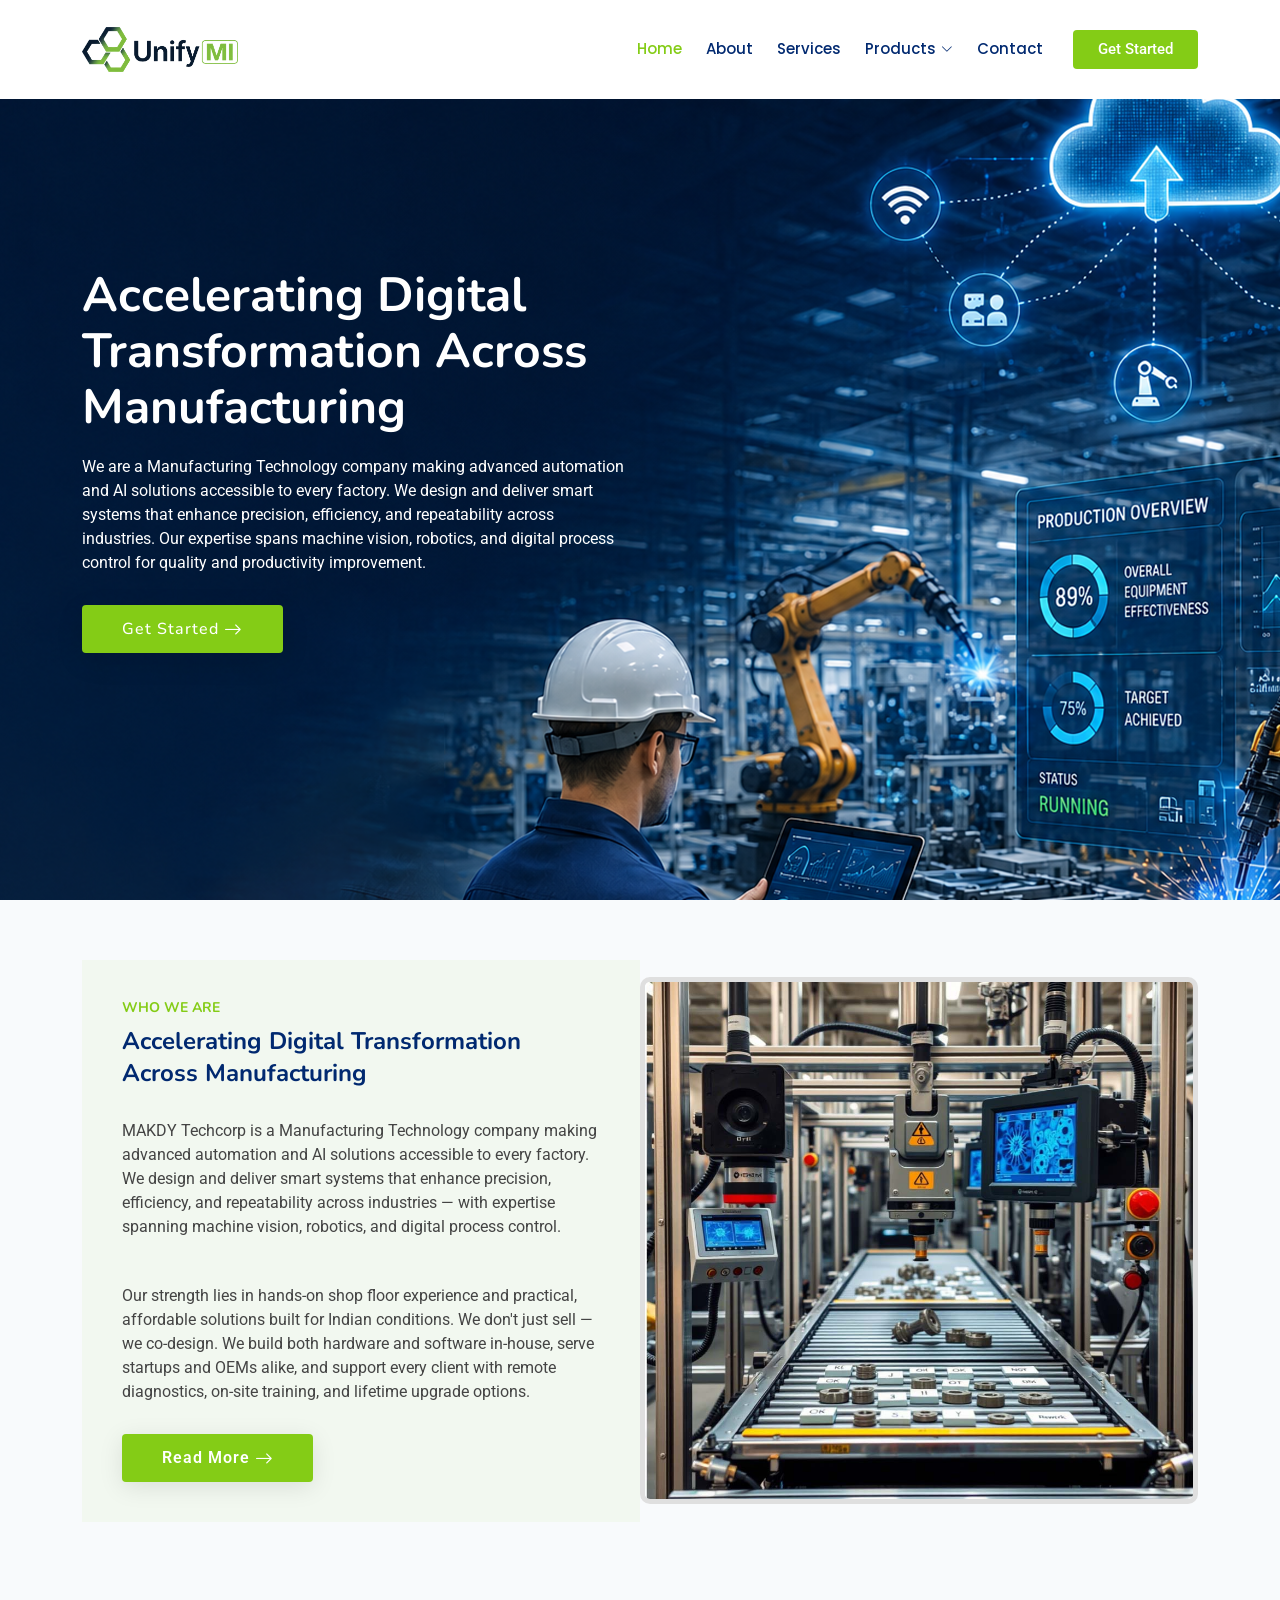
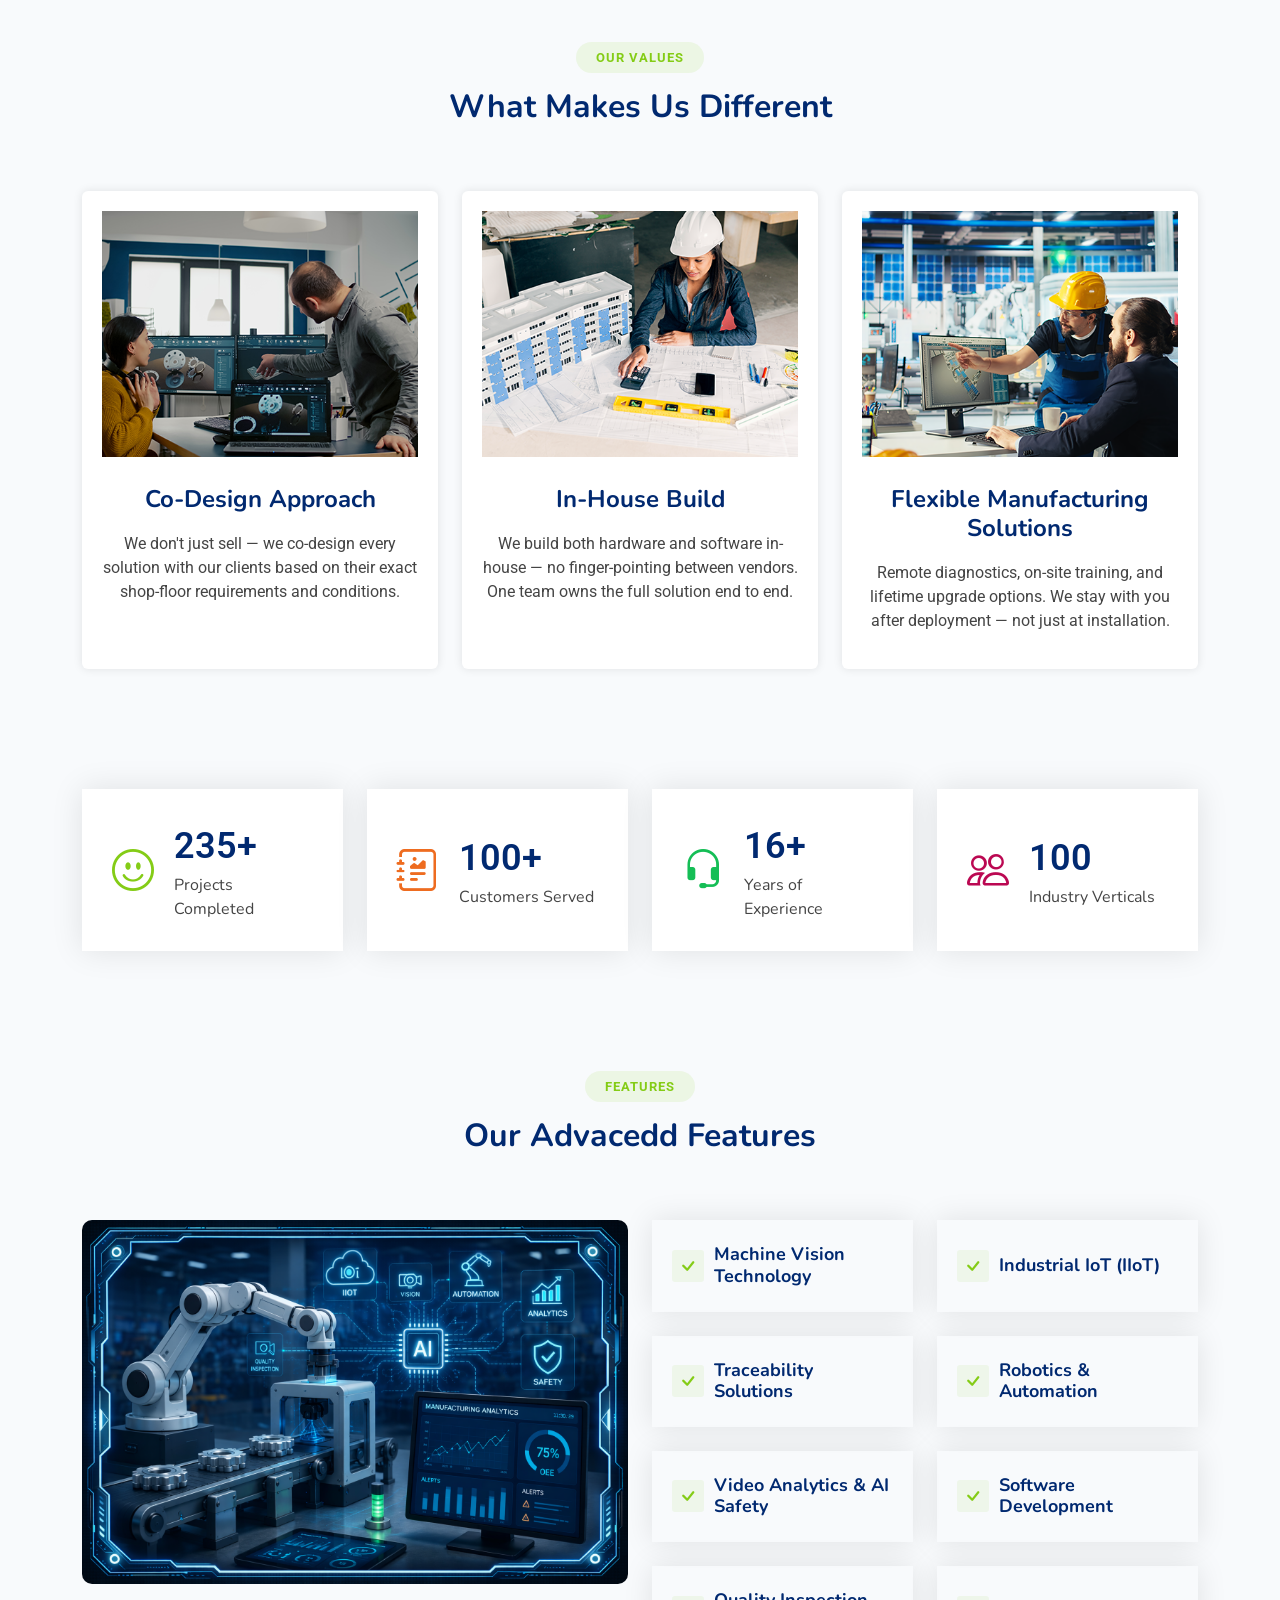
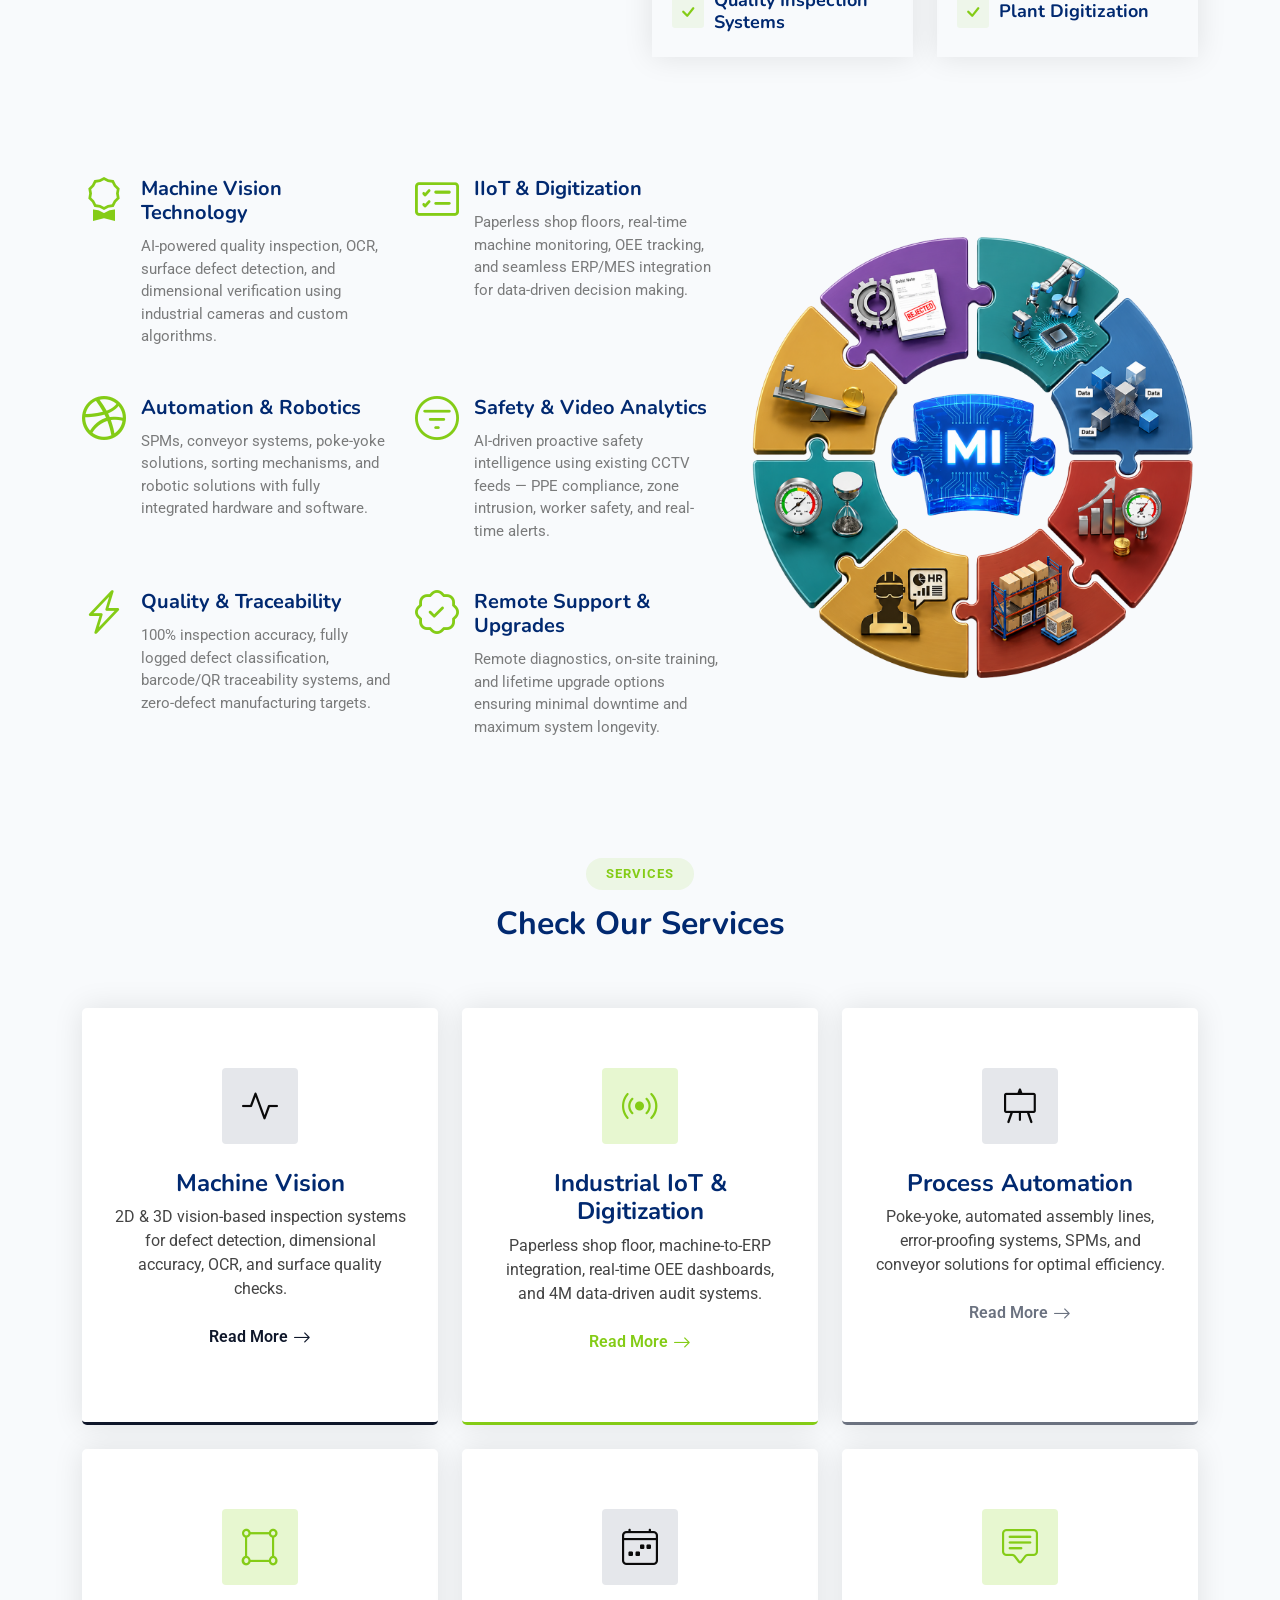
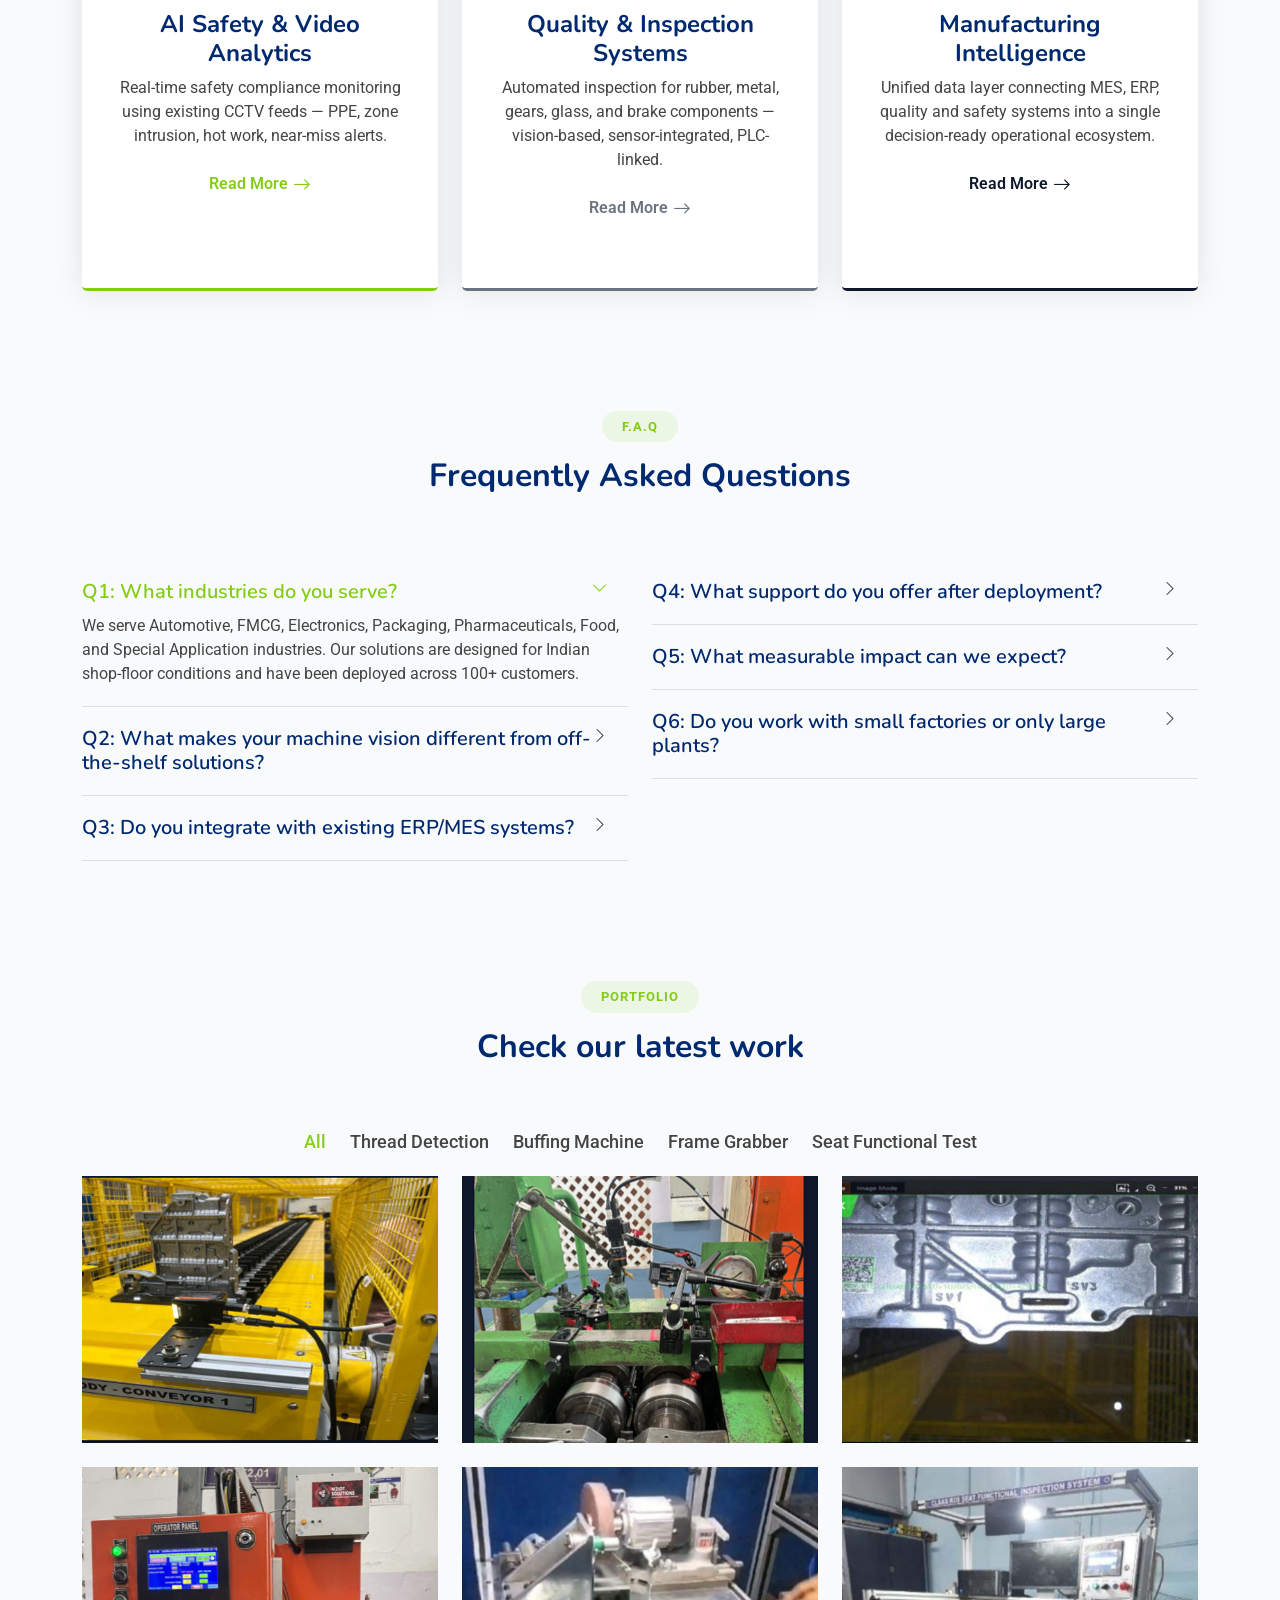
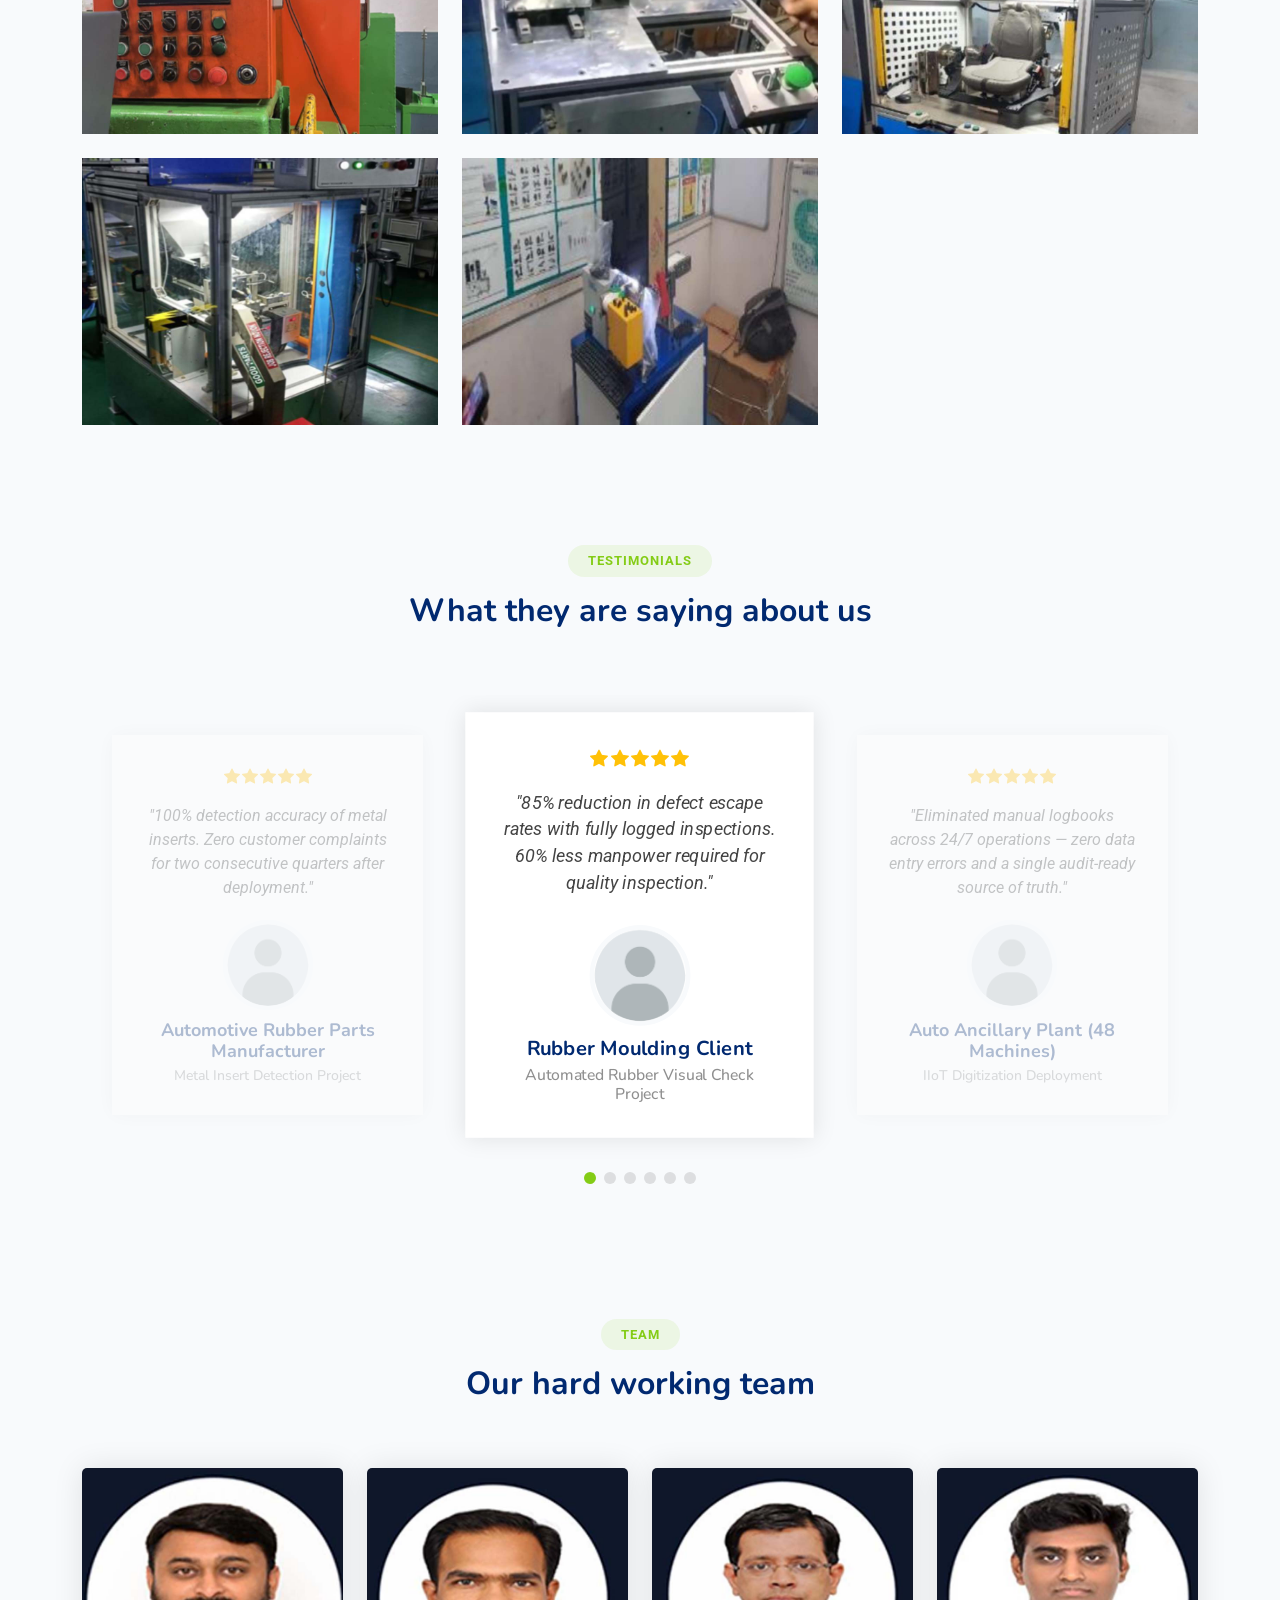
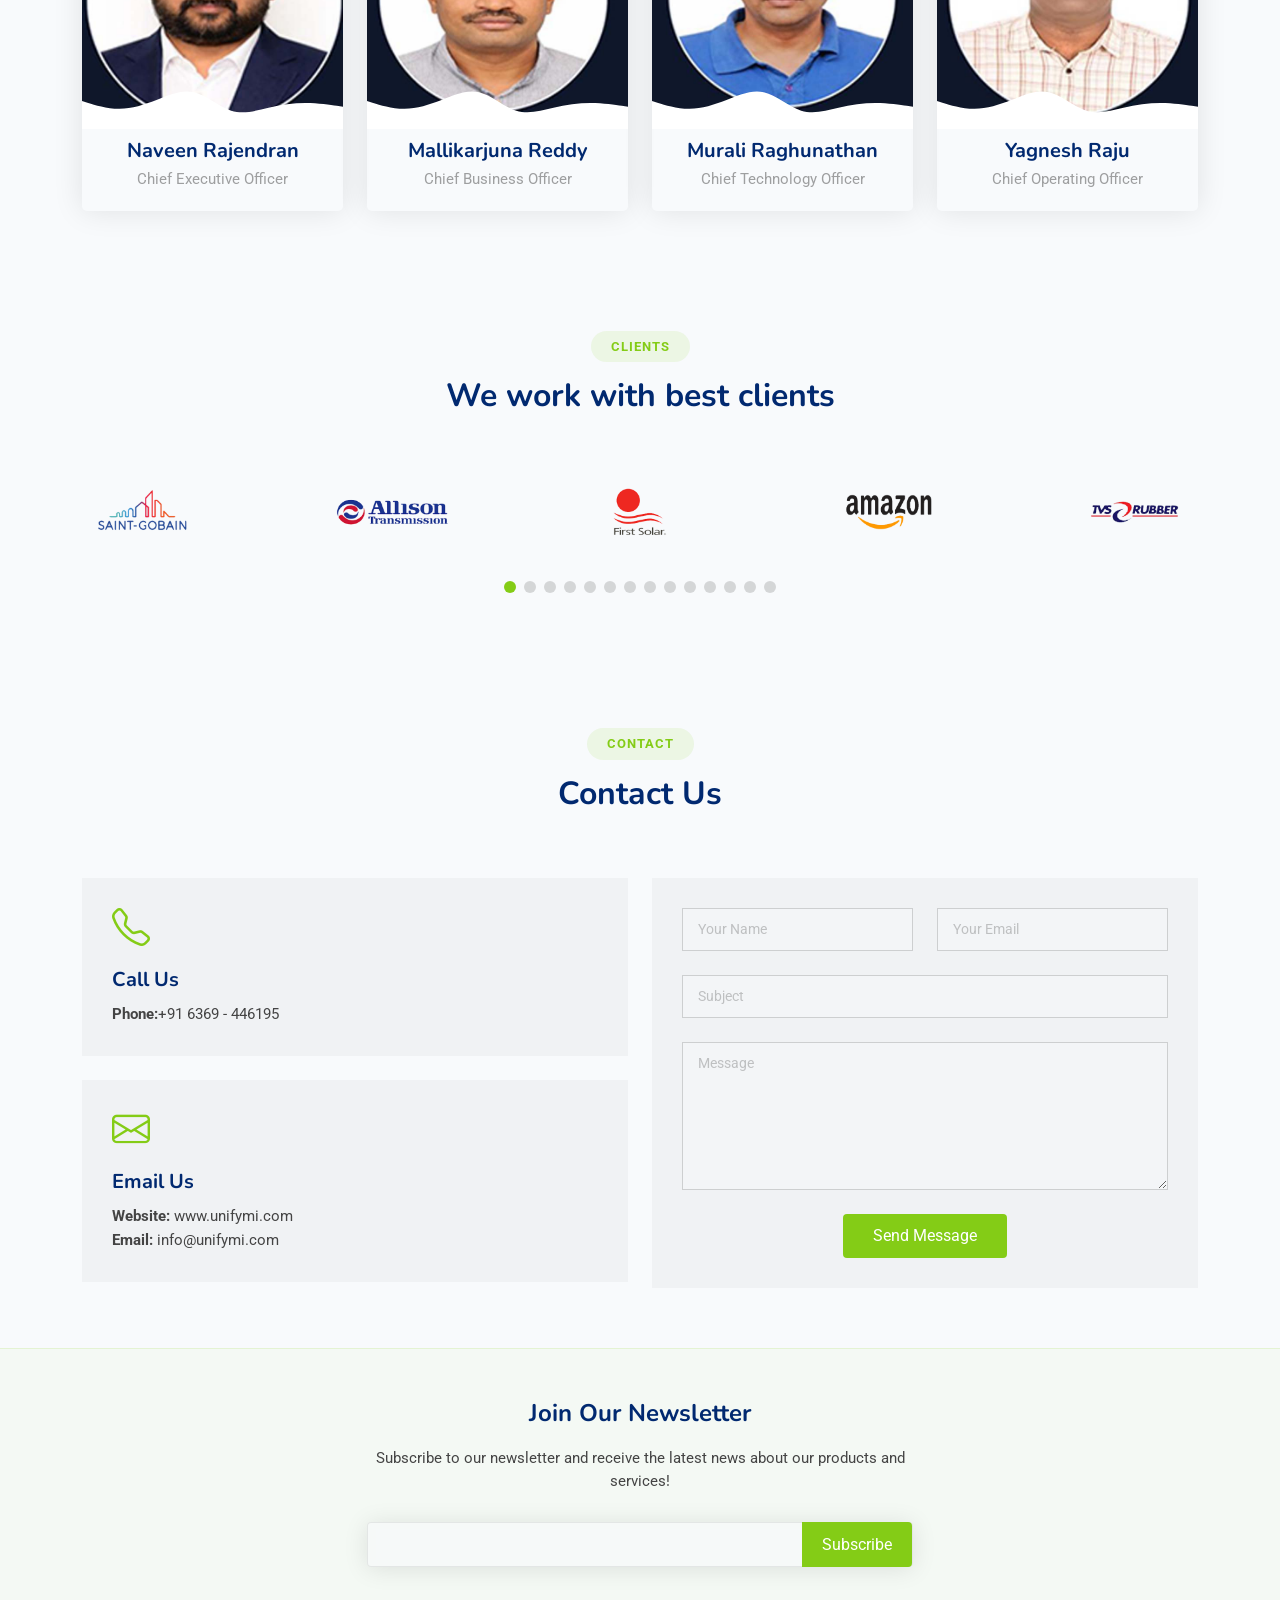
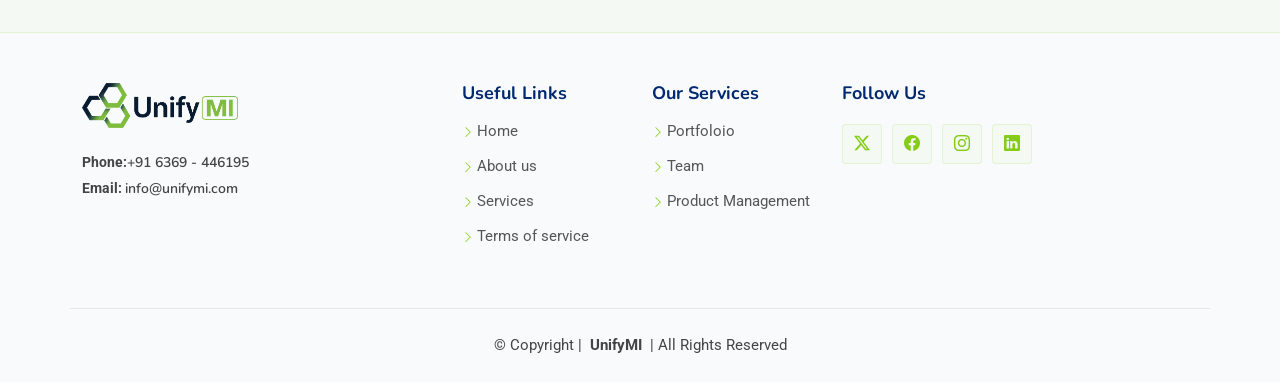
==== commit d40deb5d: "website updated" ====
--- a/index.html
+++ b/index.html
@@ -1238,8 +1238,7 @@
                 <div class="info-item" data-aos="fade" data-aos-delay="400">
                   <i class="bi bi-envelope"></i>
                   <h3>Email Us</h3>
-                  <p class="mt-2"><strong>Phone:</strong><a href="tel:+91 6369 - 446195"><span>+91 6369 -
-                        446195</span></a></p>
+                  <p class="mt-2"><strong>Website: </strong><a href="www.unifymi.com"><span>www.unifymi.com</span></a></p>
                   <p><strong>Email:</strong> <a href="mailto: info@unifymi.com"><span>info@unifymi.com</span></a></p>
                 </div>
               </div><!-- End Info Item -->
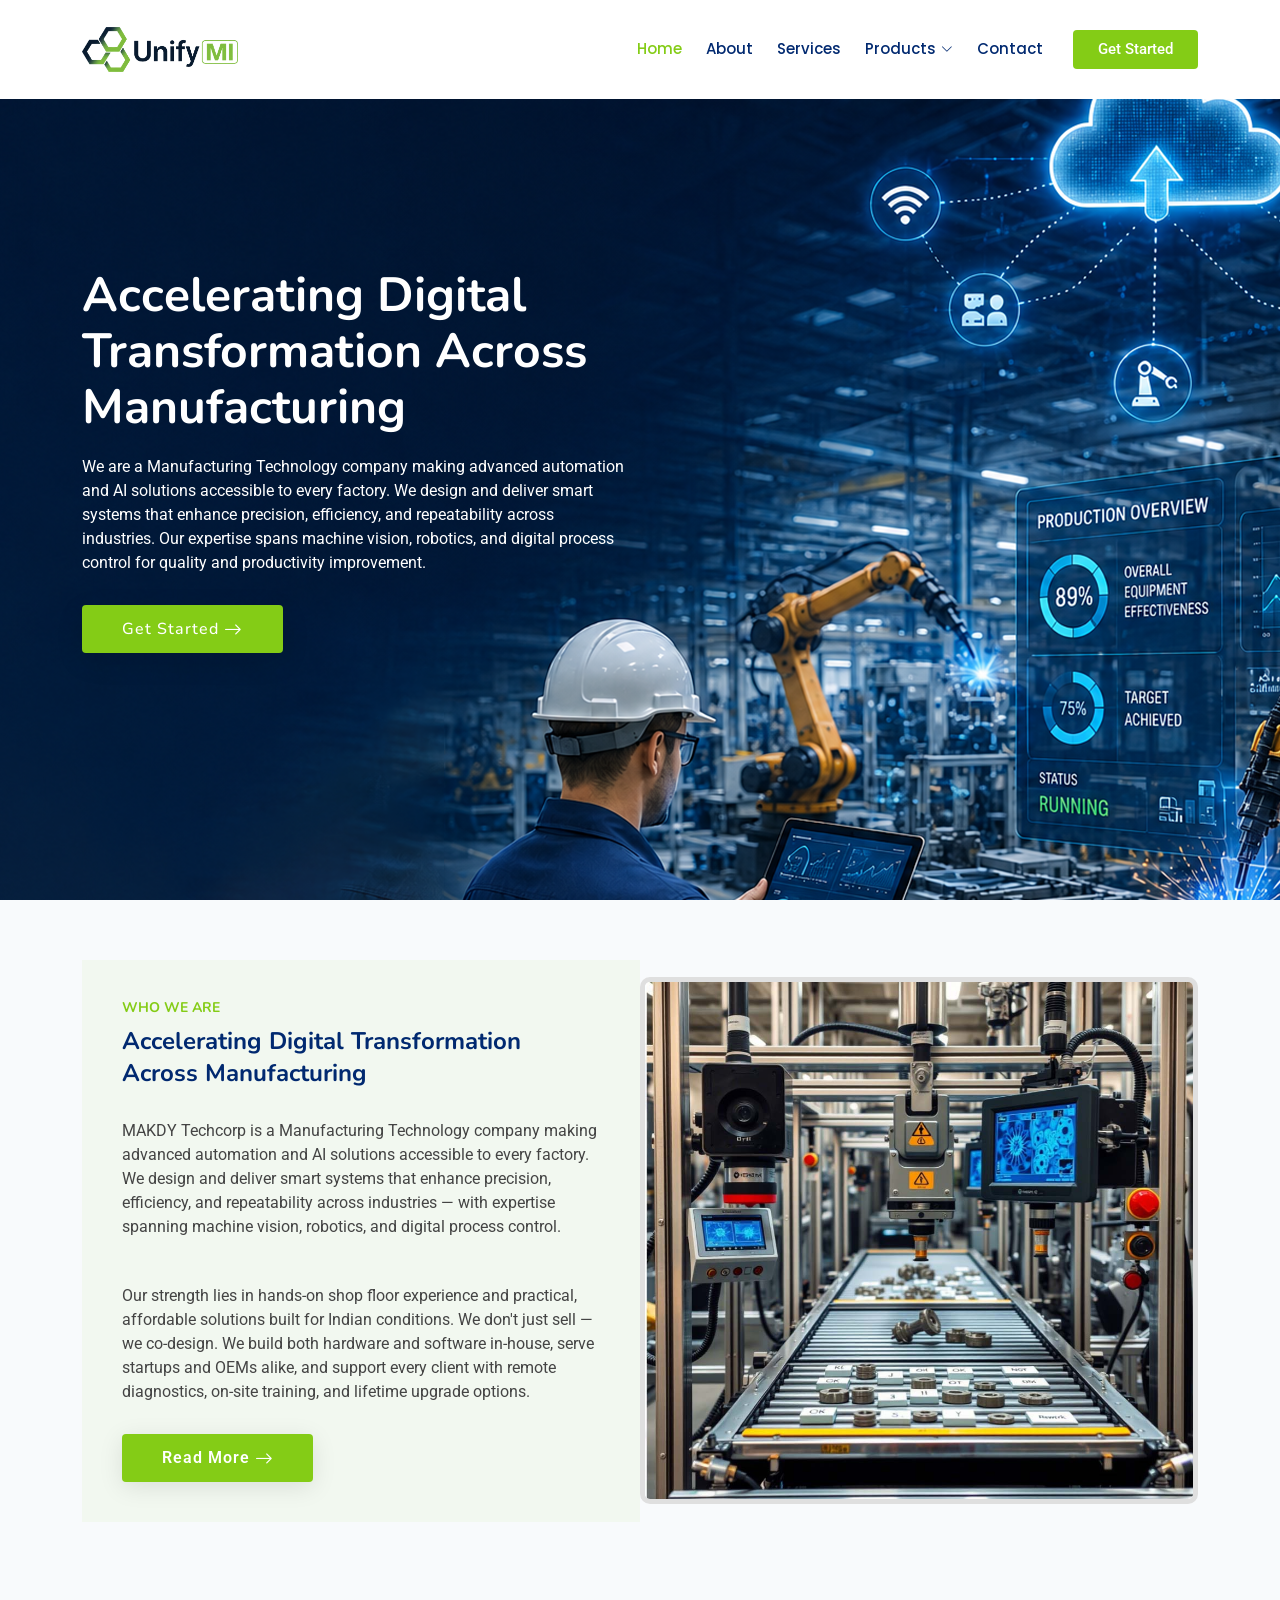
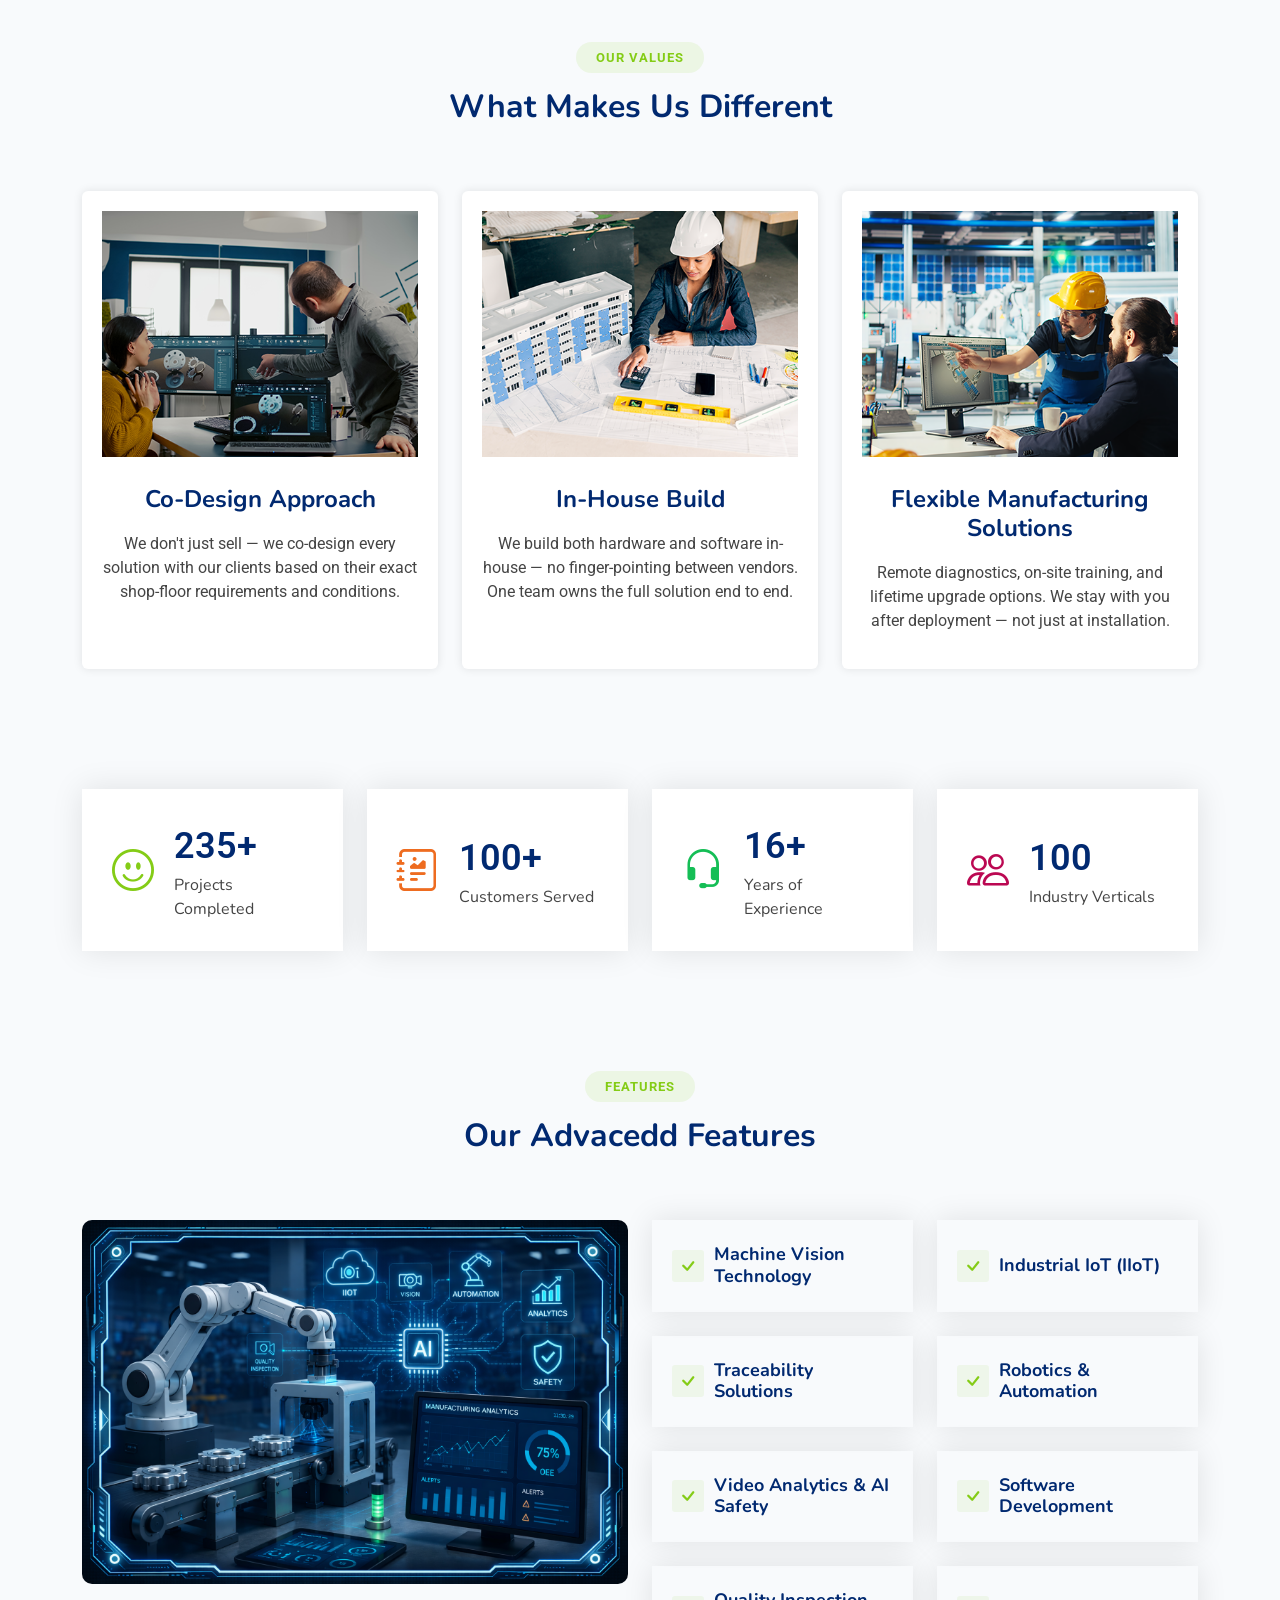
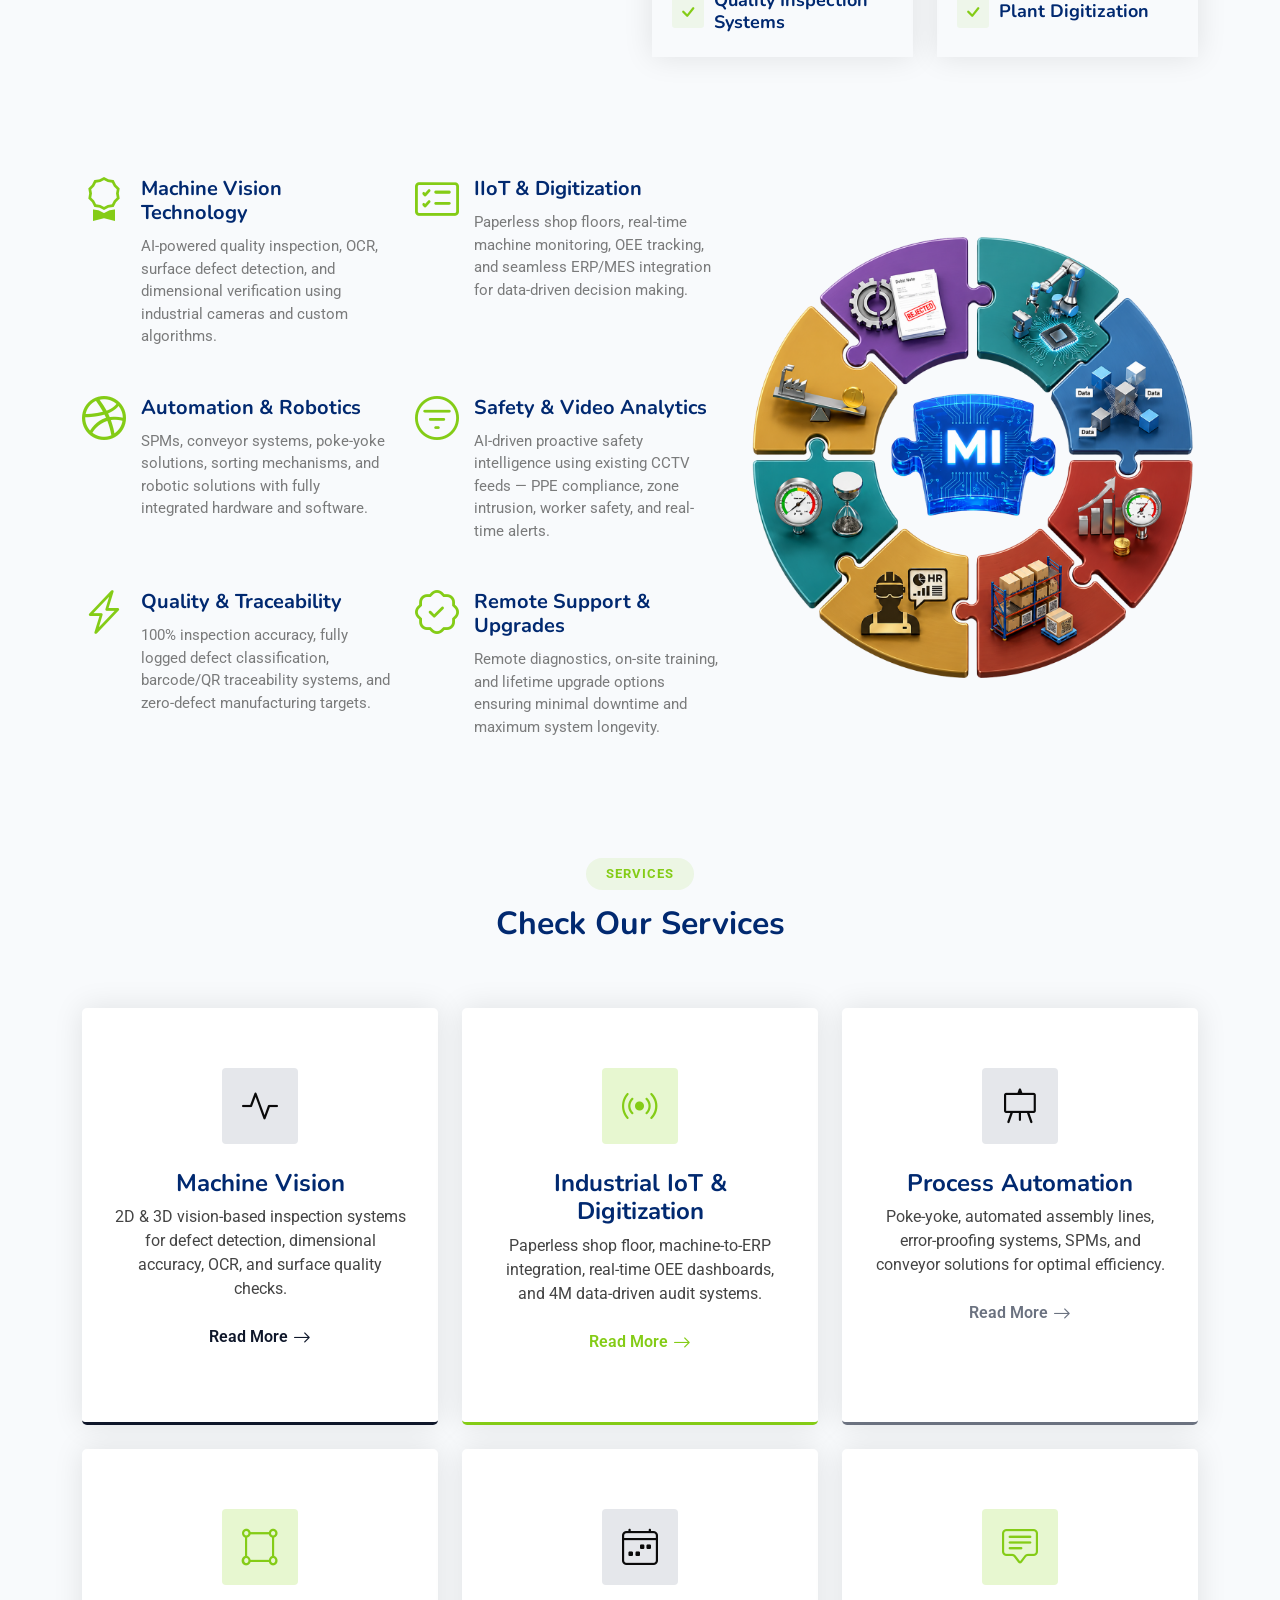
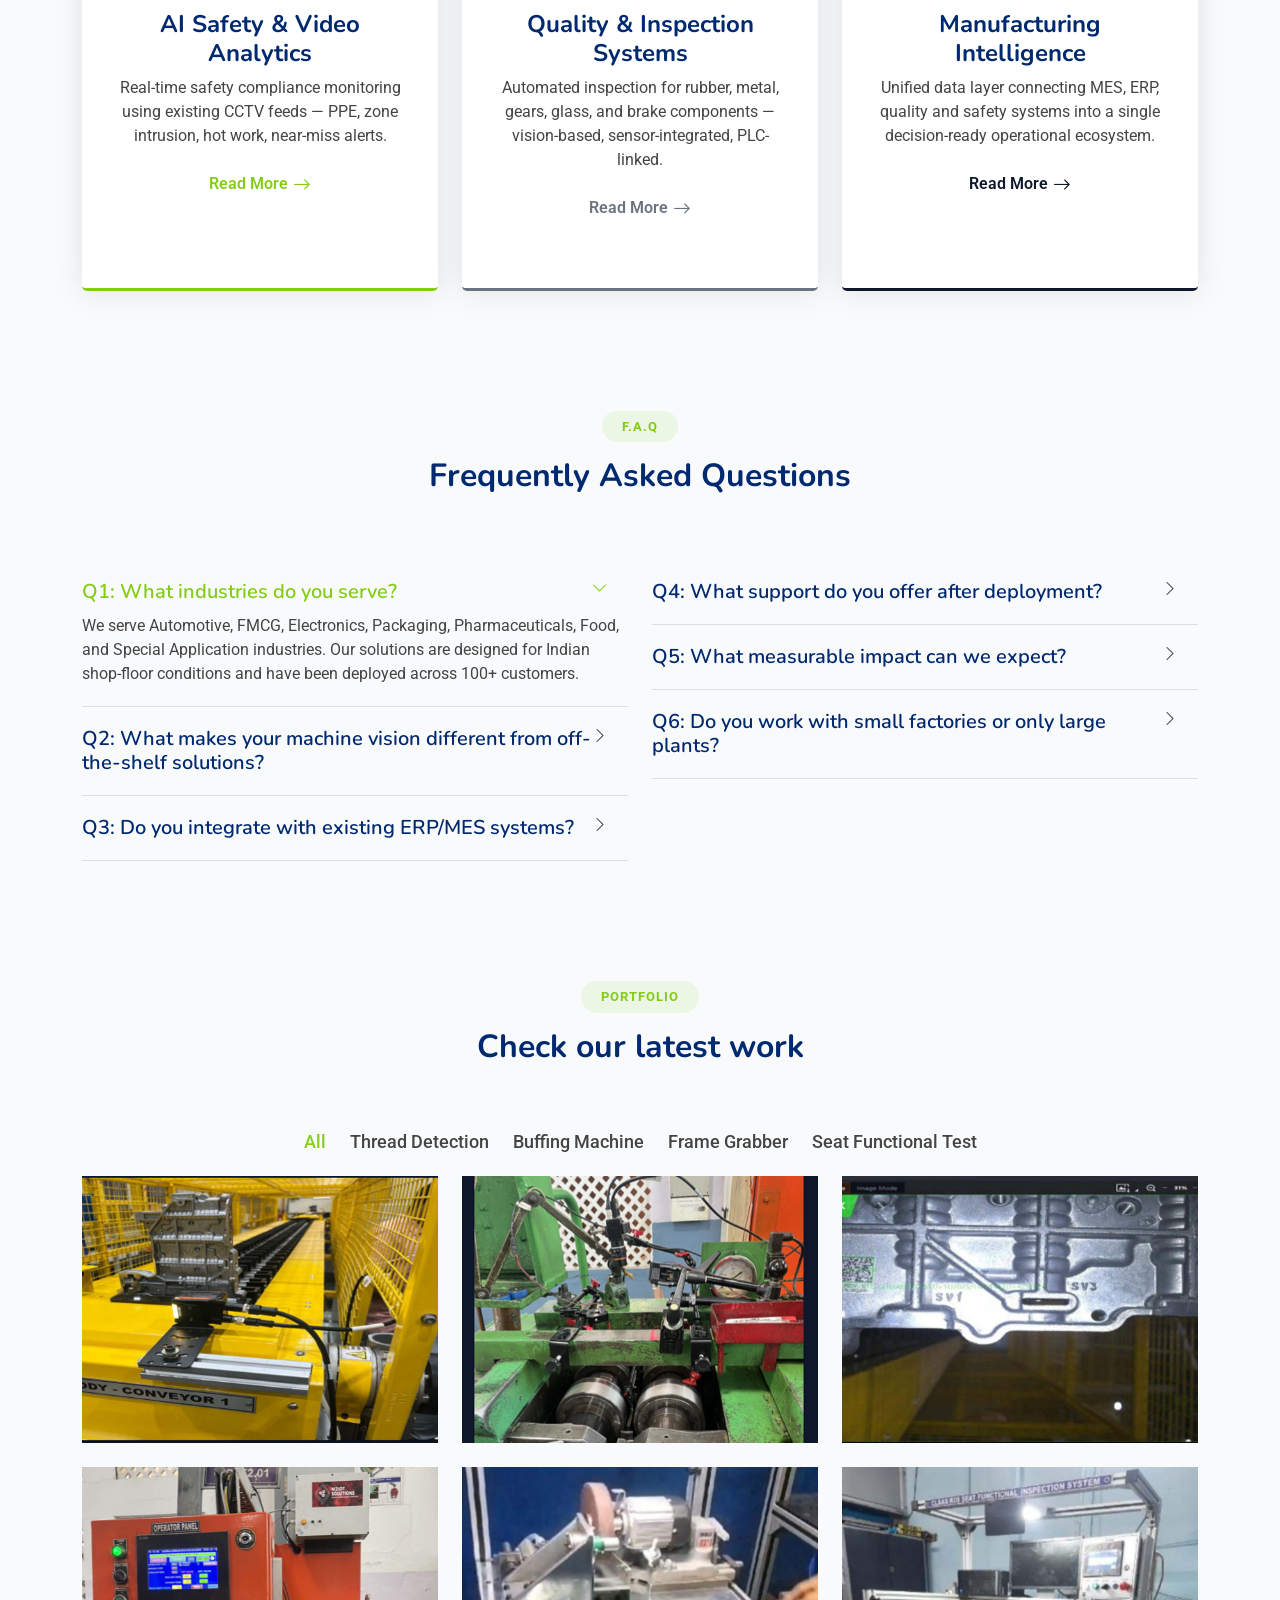
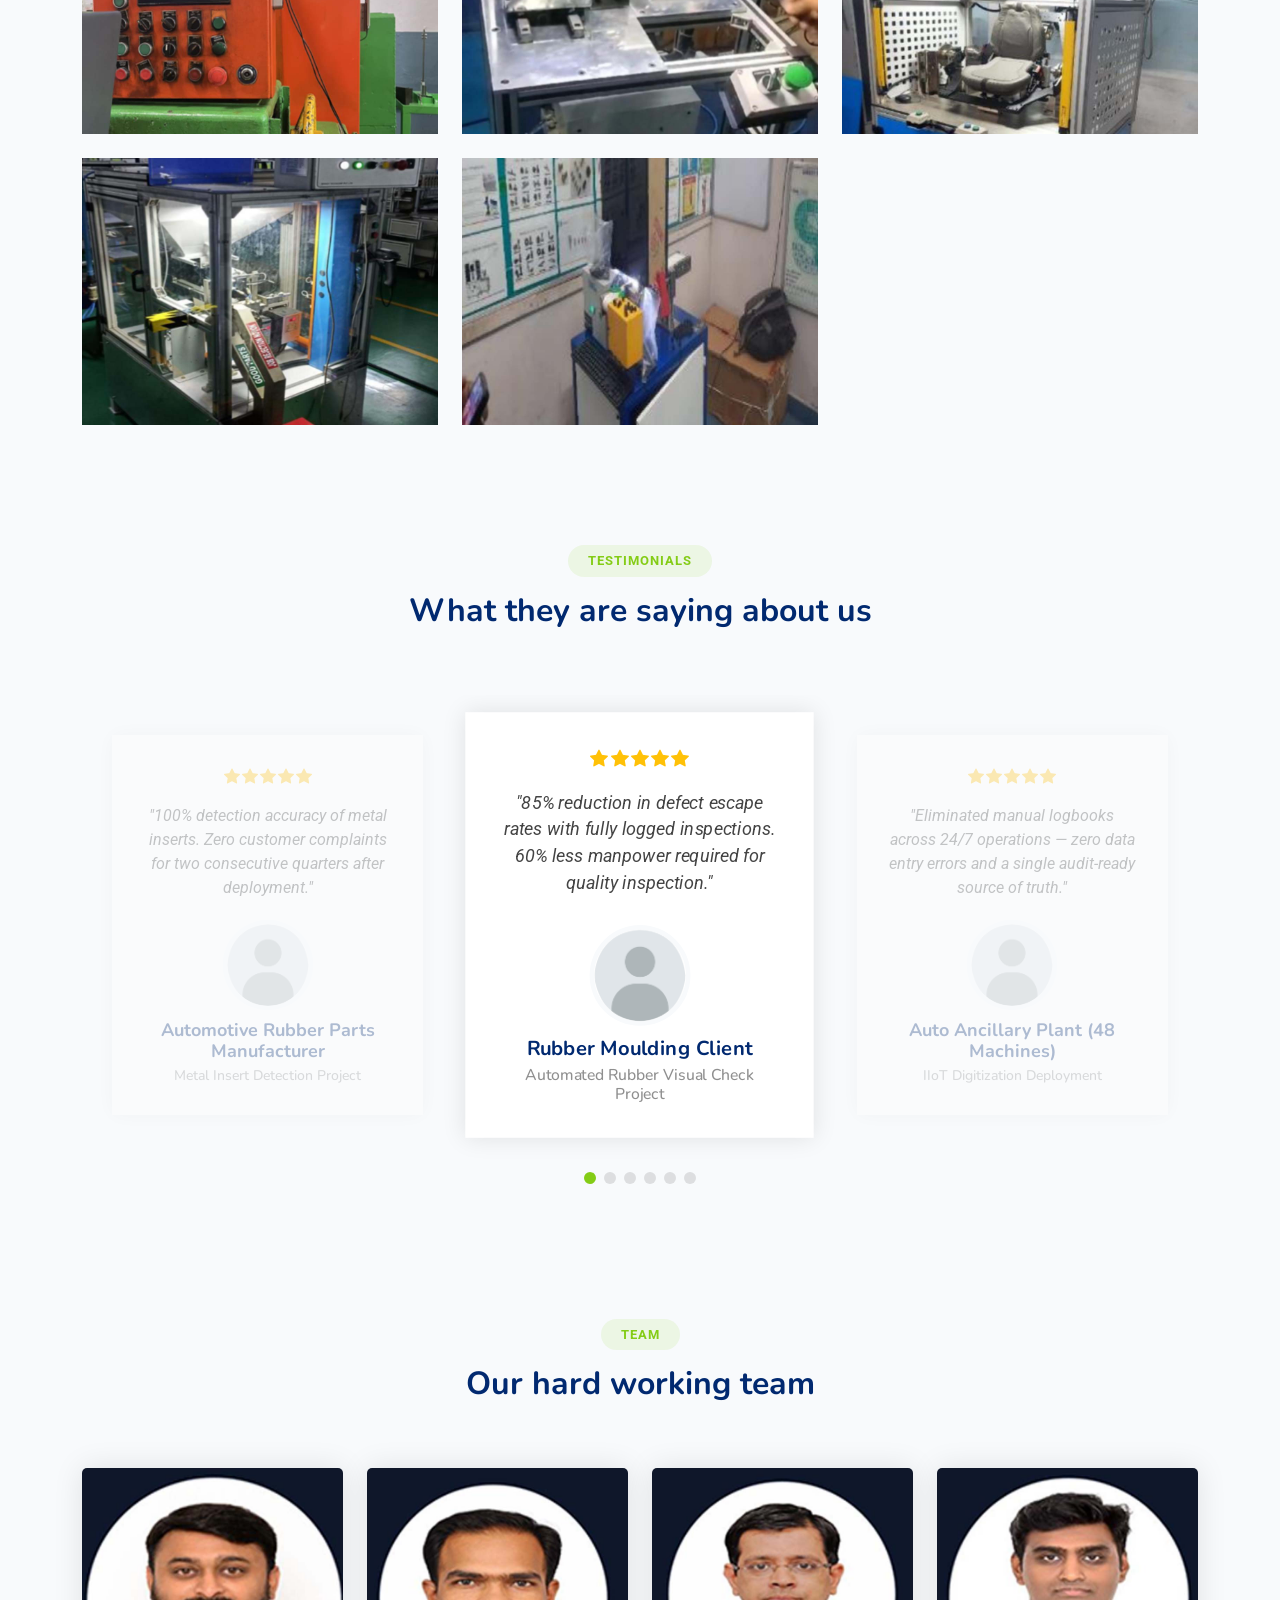
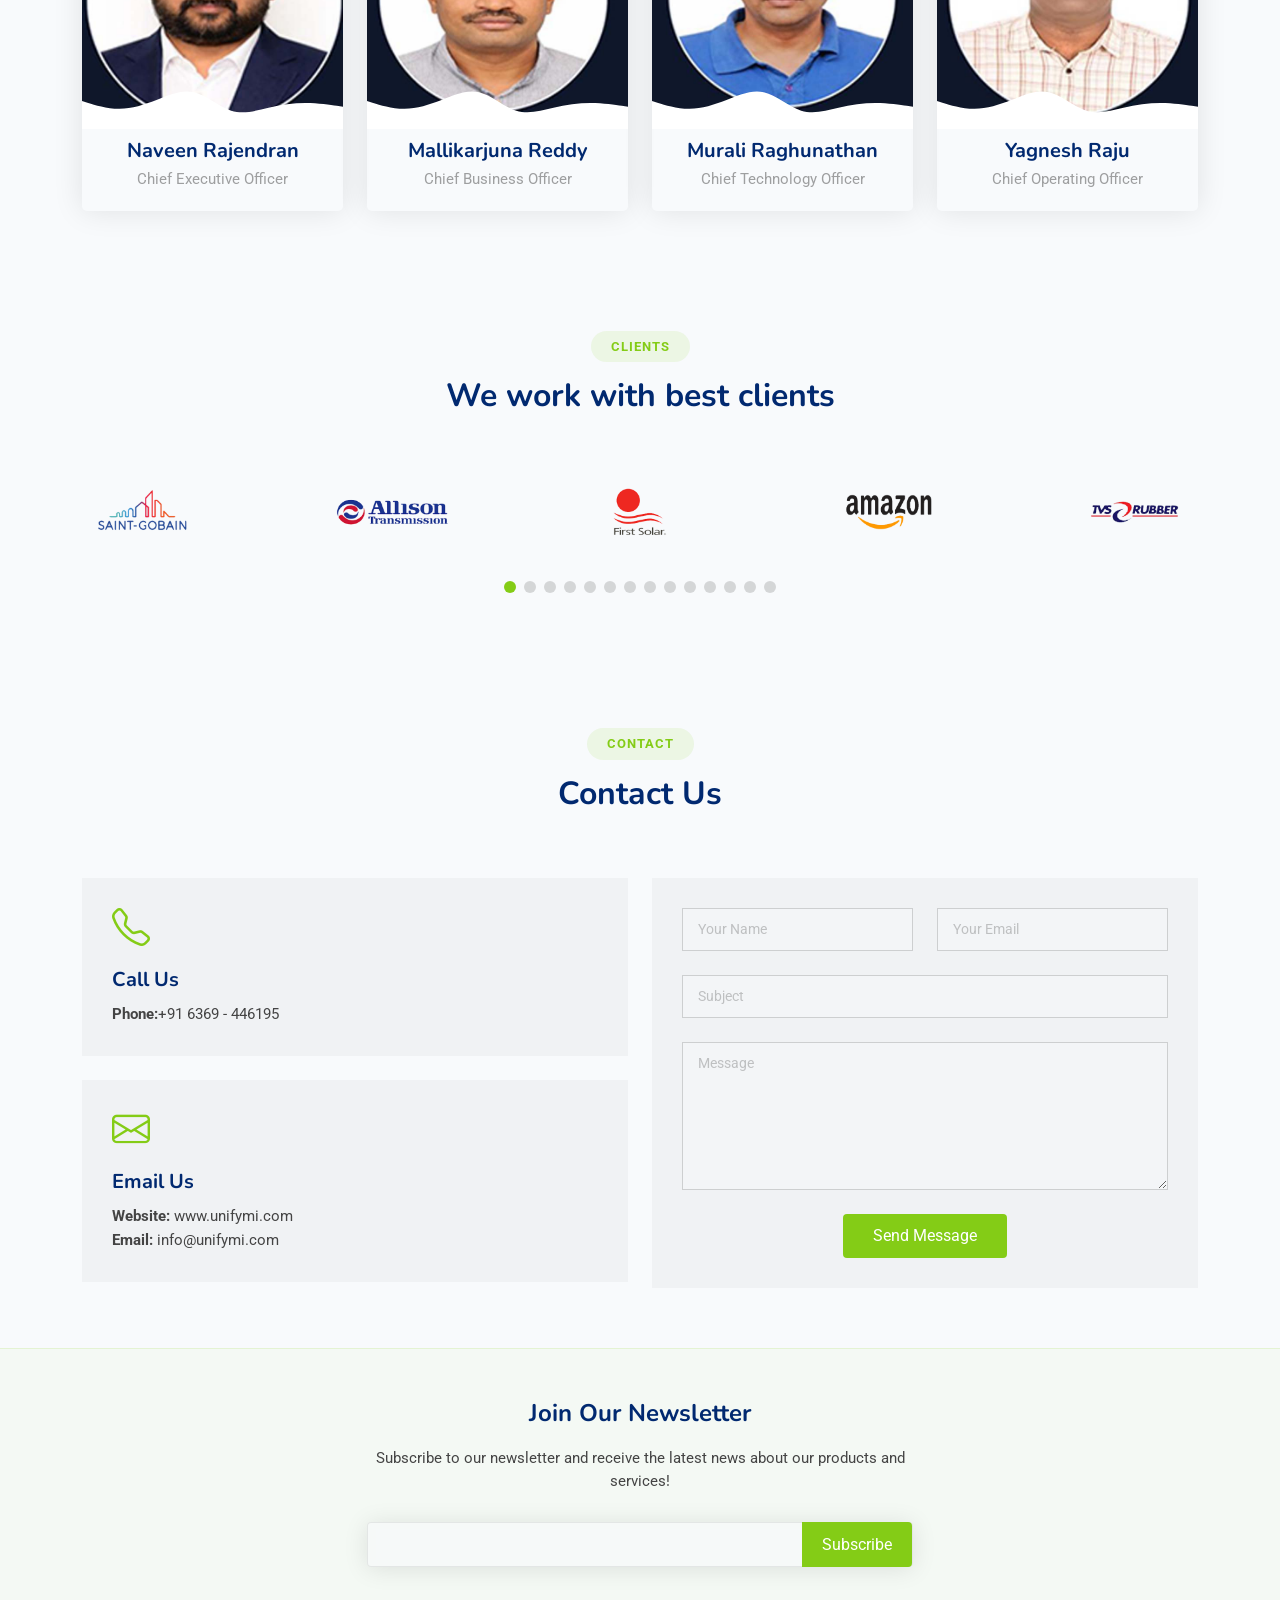
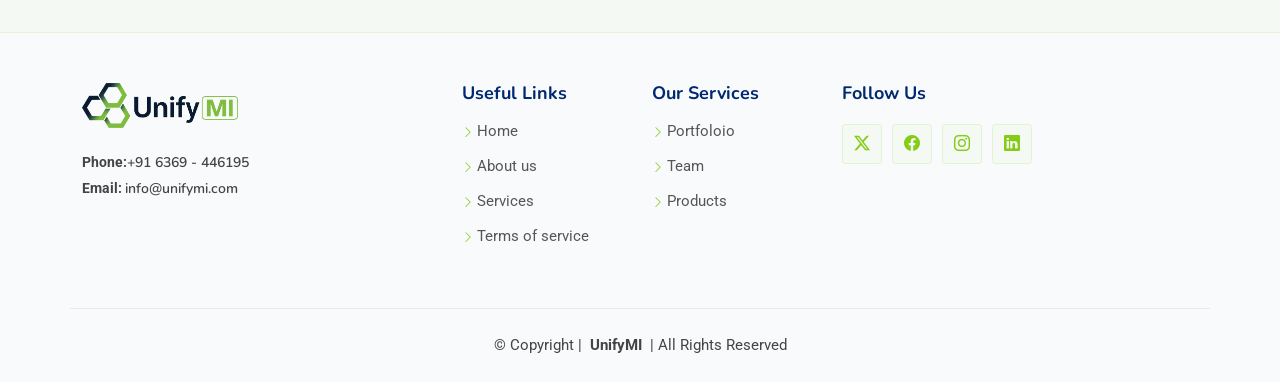
==== commit b9a100f1: "products" ====
--- a/index.html
+++ b/index.html
@@ -1348,7 +1348,7 @@
           <ul>
             <li><i class="bi bi-chevron-right"></i> <a href="#">Portfoloio</a></li>
             <li><i class="bi bi-chevron-right"></i> <a href="#">Team</a></li>
-            <li><i class="bi bi-chevron-right"></i> <a href="#">Product Management</a></li>
+            <li><i class="bi bi-chevron-right"></i> <a href="#">Products</a></li>
           </ul>
         </div>
 
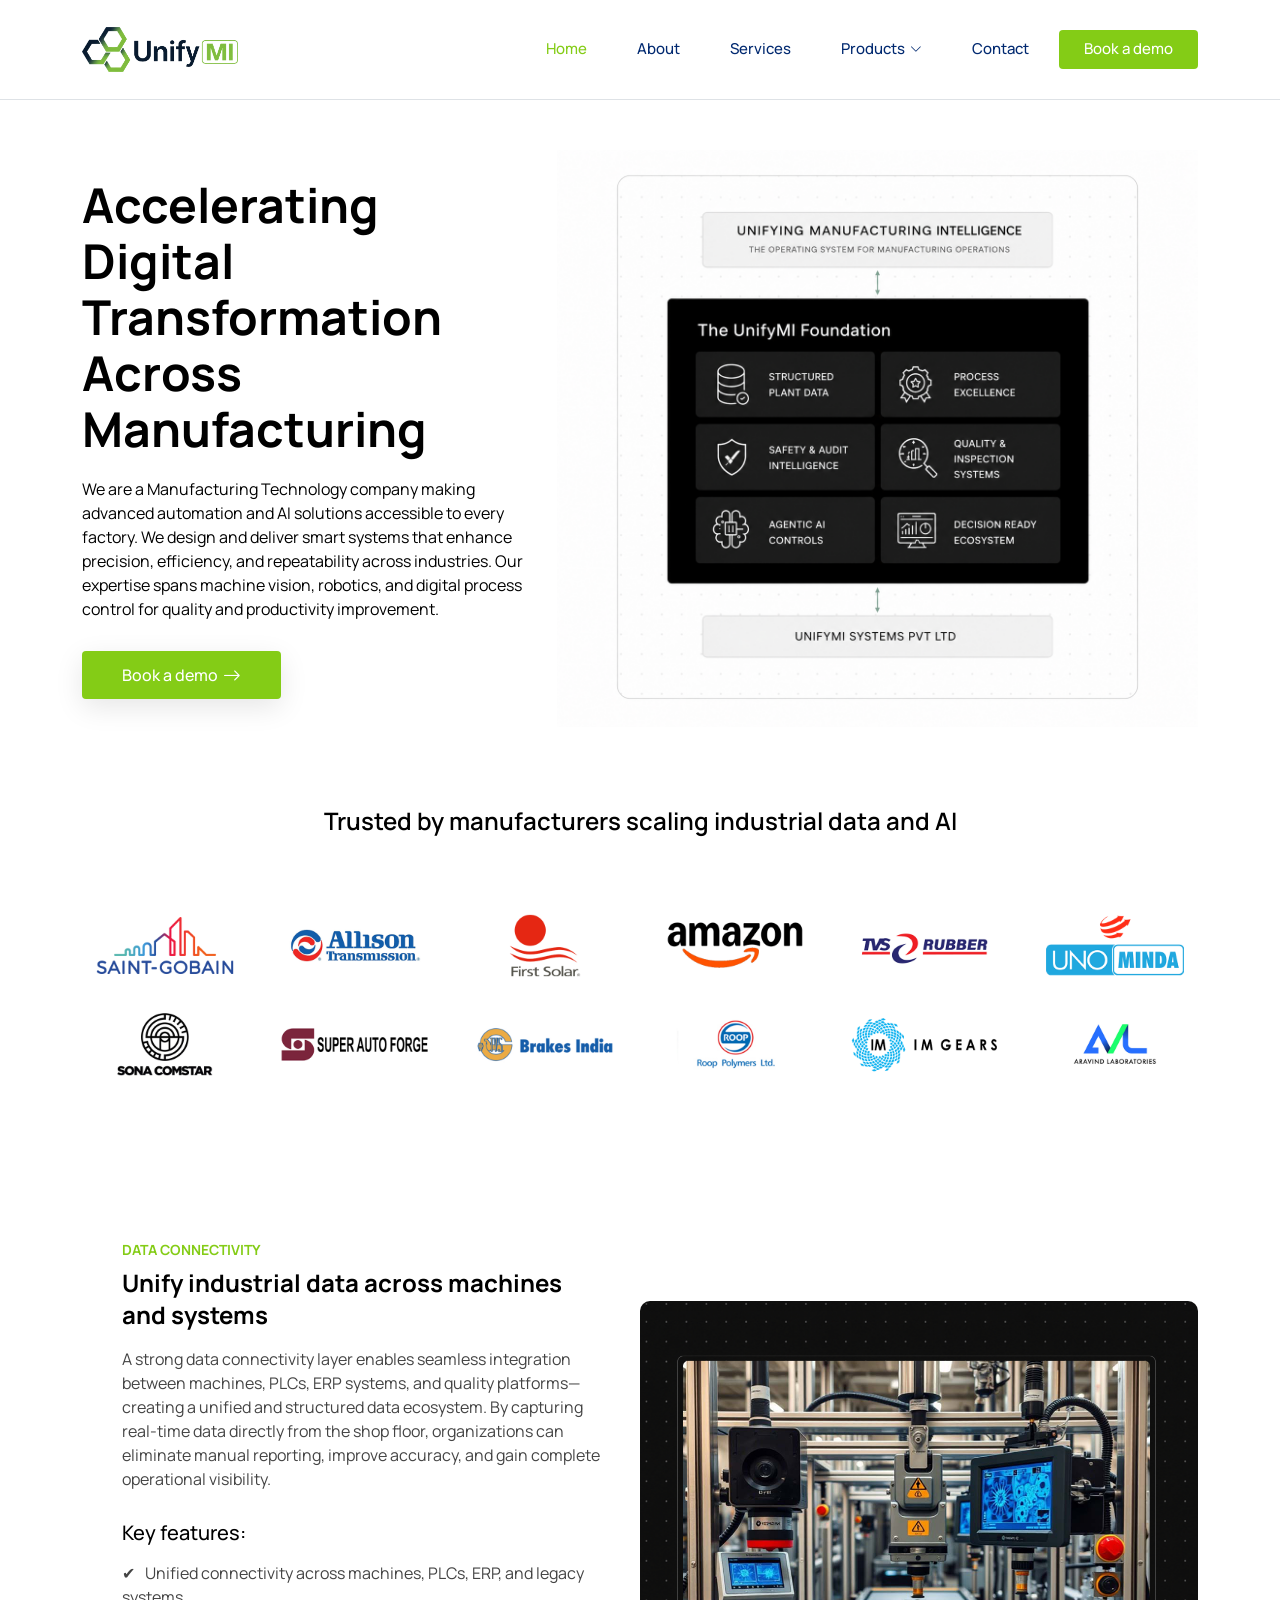
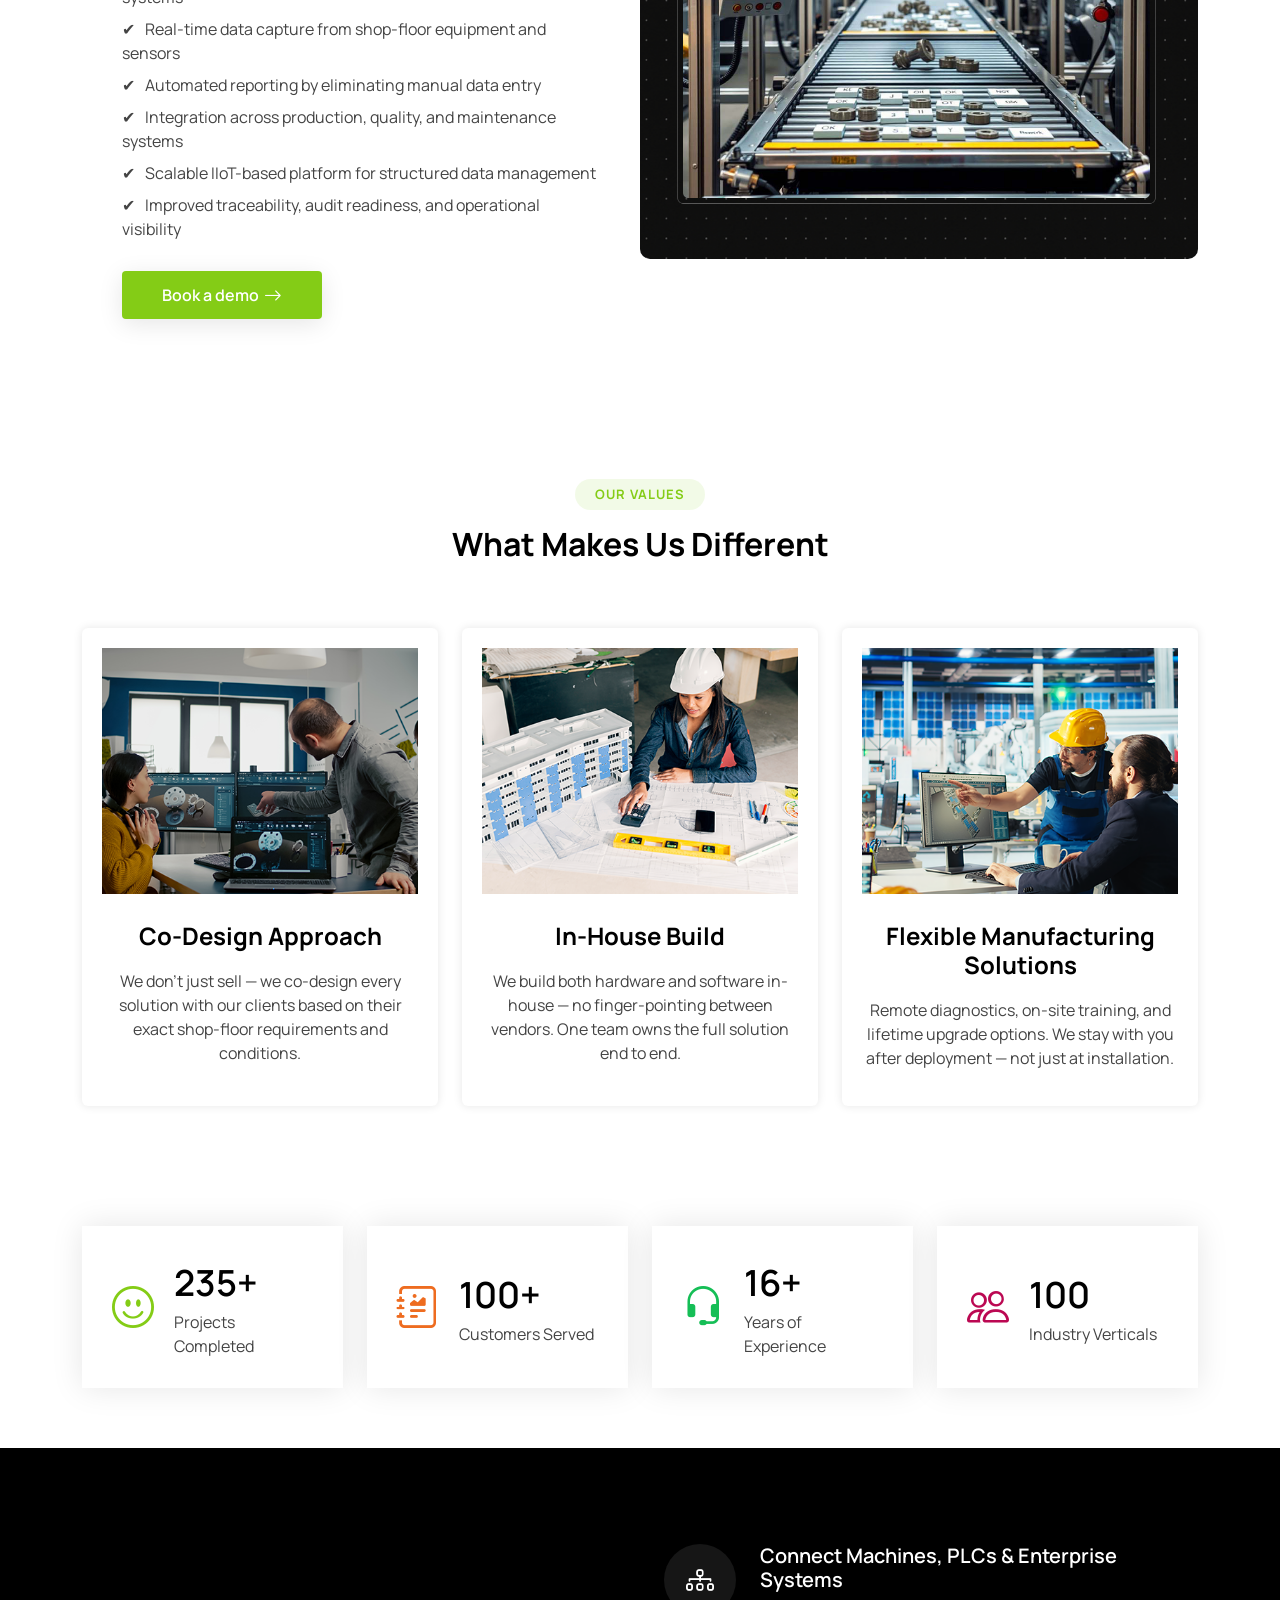
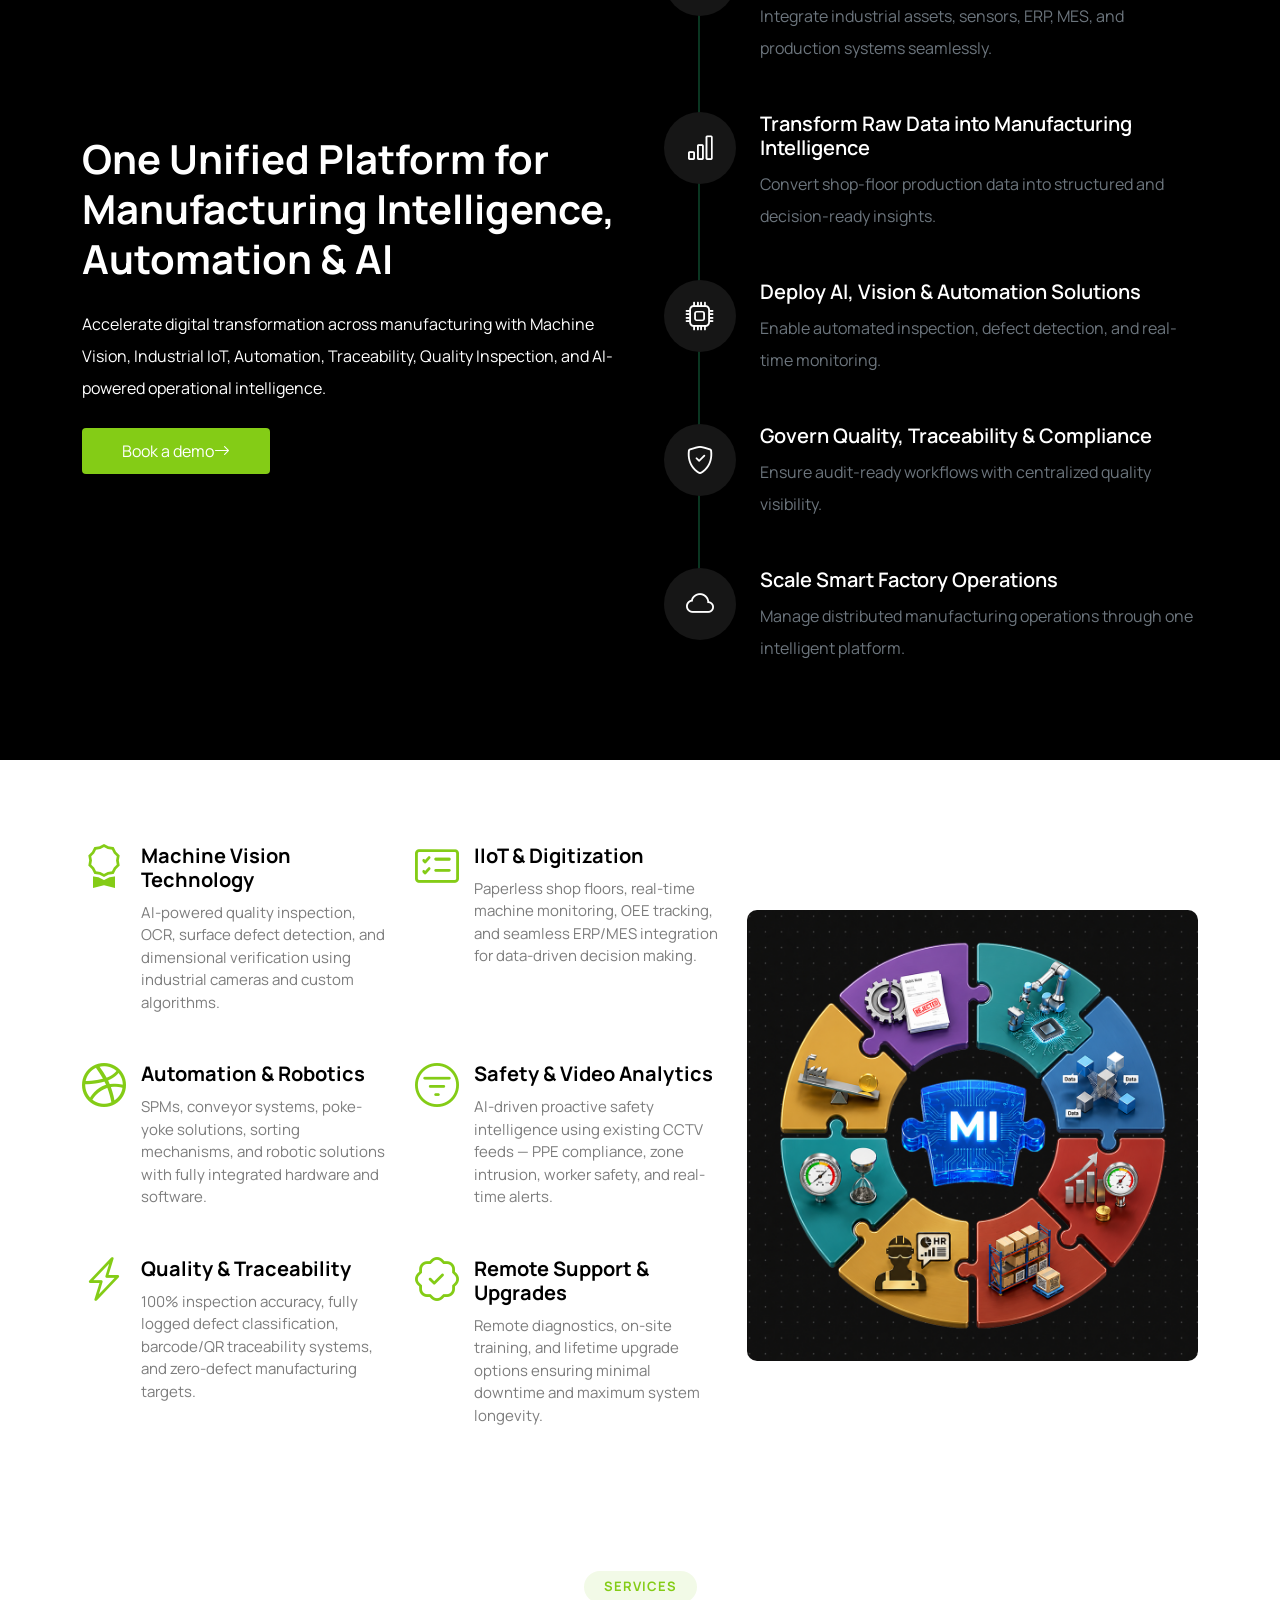
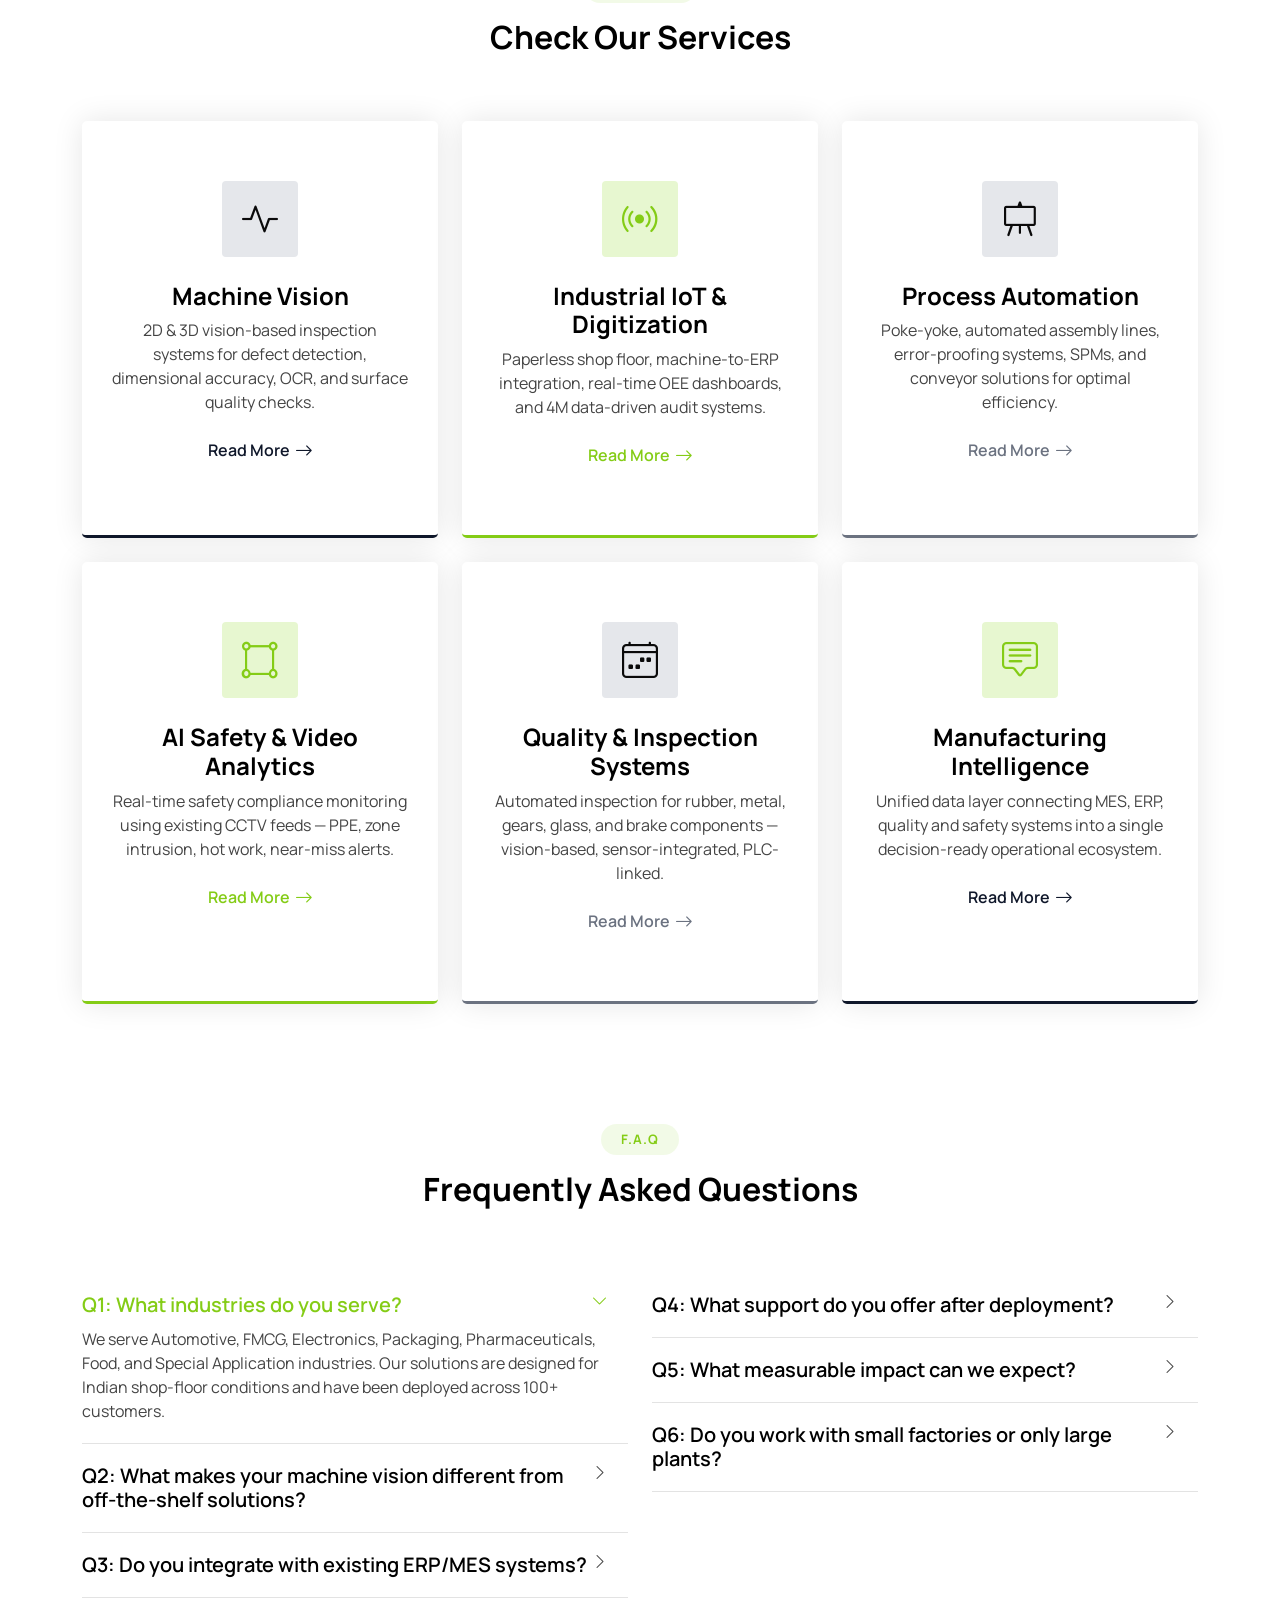
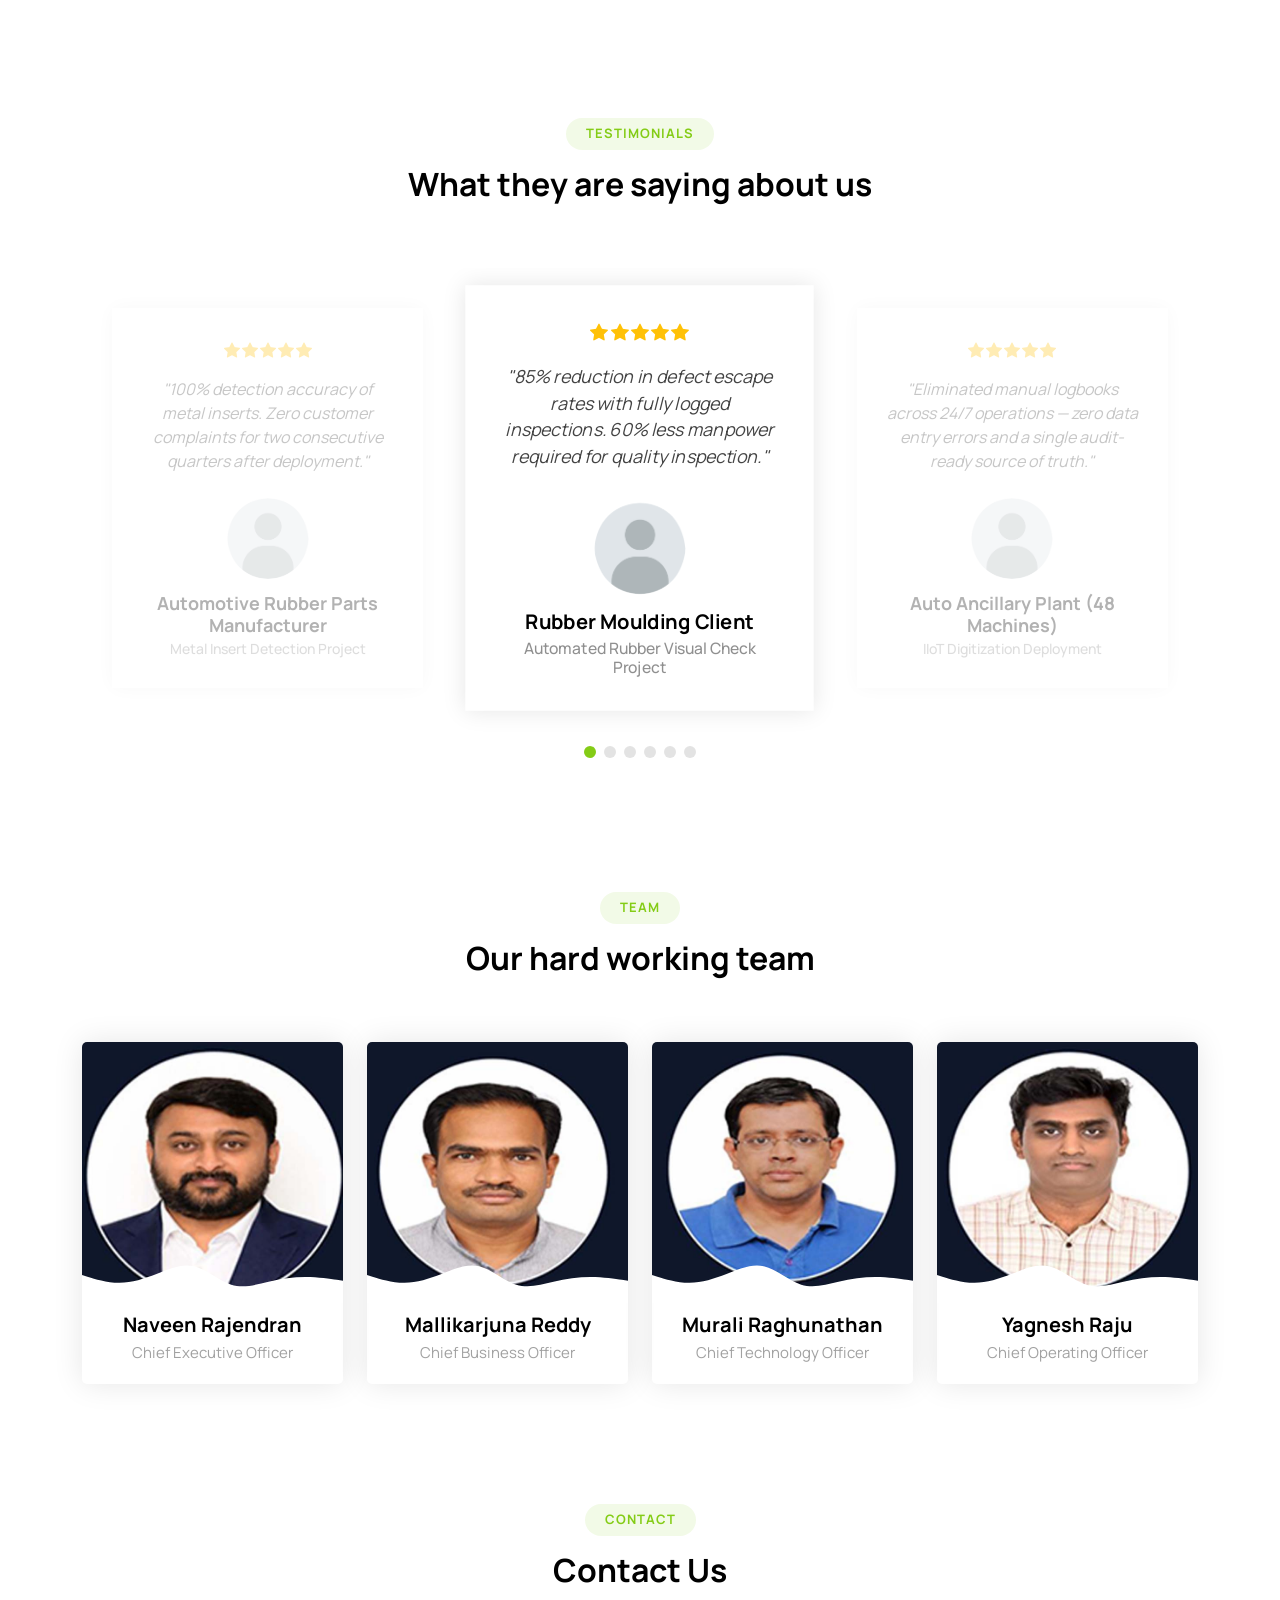
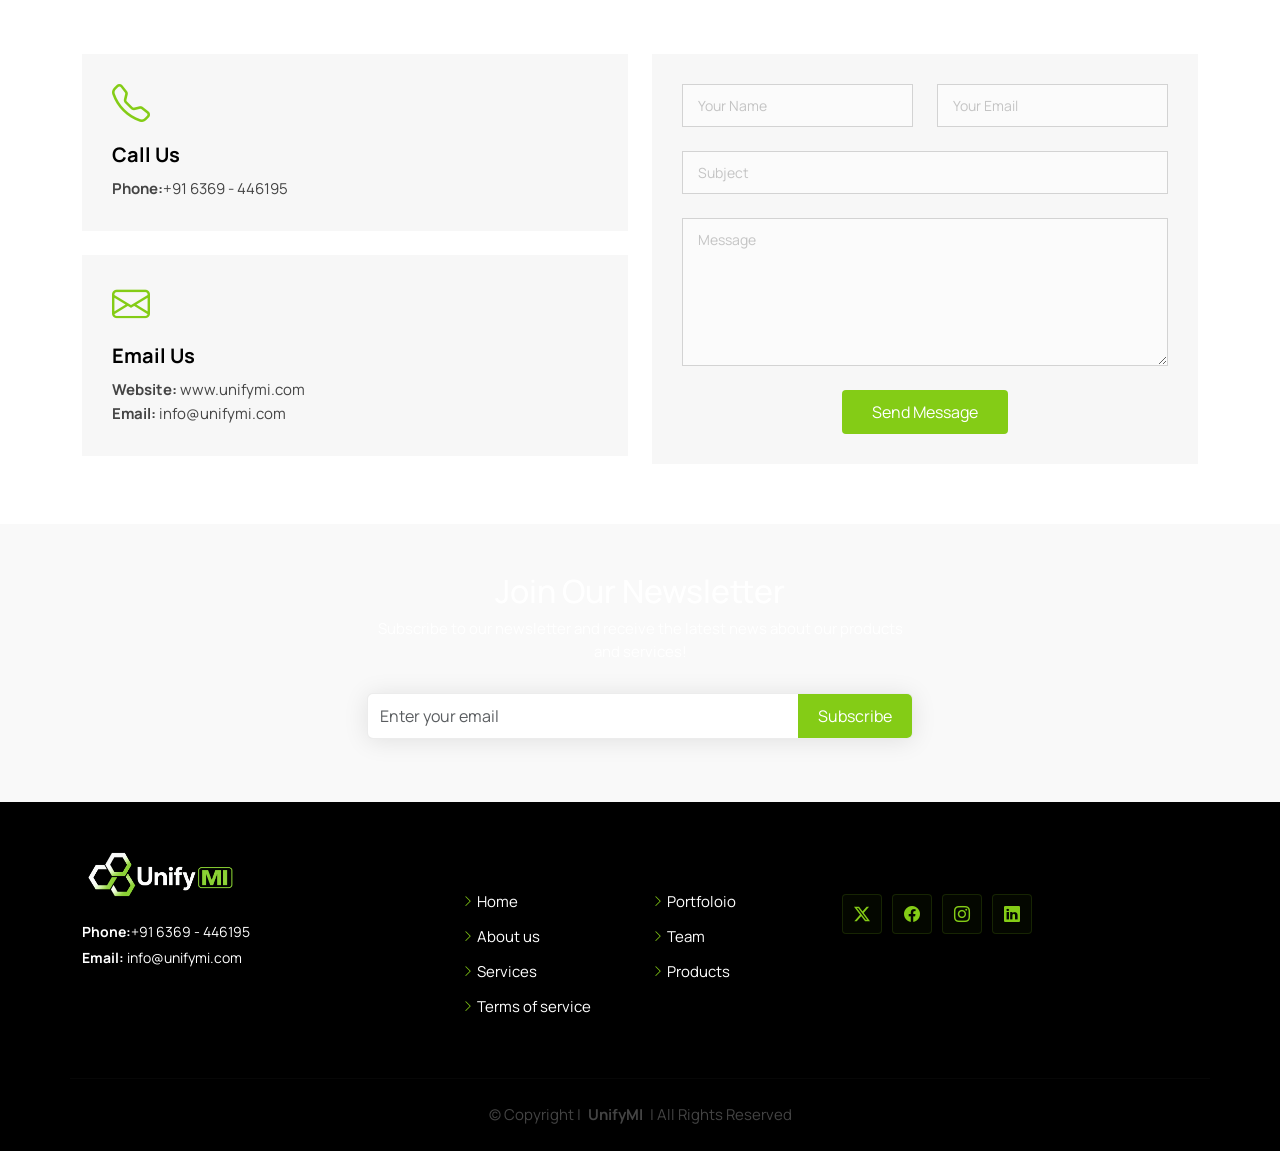
==== commit ddca4729: "pages" ====
--- a/index.html
+++ b/index.html
@@ -4,7 +4,7 @@
 <head>
   <meta charset="utf-8">
   <meta content="width=device-width, initial-scale=1.0" name="viewport">
-  <title>Index - UnifyMI Bootstrap Template</title>
+  <title>UnifyMI - Manufacturing Intelligence & Digital Transformation Solutions</title>
   <meta name="description" content="">
   <meta name="keywords" content="">
 
@@ -13,11 +13,14 @@
   <link href="assets/img/apple-touch-icon.png" rel="apple-touch-icon">
 
   <!-- Fonts -->
-  <link href="https://fonts.googleapis.com" rel="preconnect">
+  <!-- <link href="https://fonts.googleapis.com" rel="preconnect">
   <link href="https://fonts.gstatic.com" rel="preconnect" crossorigin>
   <link
     href="https://fonts.googleapis.com/css2?family=Roboto:ital,wght@0,100;0,300;0,400;0,500;0,700;0,900;1,100;1,300;1,400;1,500;1,700;1,900&family=Poppins:ital,wght@0,100;0,200;0,300;0,400;0,500;0,600;0,700;0,800;0,900;1,100;1,200;1,300;1,400;1,500;1,600;1,700;1,800;1,900&family=Nunito:ital,wght@0,200;0,300;0,400;0,500;0,600;0,700;0,800;0,900;1,200;1,300;1,400;1,500;1,600;1,700;1,800;1,900&display=swap"
-    rel="stylesheet">
+    rel="stylesheet"> -->
+  <link rel="preconnect" href="https://fonts.googleapis.com">
+  <link rel="preconnect" href="https://fonts.gstatic.com" crossorigin>
+  <link href="https://fonts.googleapis.com/css2?family=Manrope:wght@200..800&display=swap" rel="stylesheet">
 
   <!-- Vendor CSS Files -->
   <link href="assets/vendor/bootstrap/css/bootstrap.min.css" rel="stylesheet">
@@ -29,13 +32,6 @@
   <!-- Main CSS File -->
   <link href="assets/css/main.css" rel="stylesheet">
 
-  <!-- =======================================================
-  * Template Name: UnifyMI
-  * Template URL: https://bootstrapmade.com/UnifyMI-bootstrap-startup-template/
-  * Updated: Nov 01 2024 with Bootstrap v5.3.3
-  * Author: BootstrapMade.com
-  * License: https://bootstrapmade.com/license/
-  ======================================================== -->
 </head>
 
 <body class="index-page">
@@ -105,7 +101,7 @@
         <i class="mobile-nav-toggle d-xl-none bi bi-list"></i>
       </nav>
 
-      <a class="btn-getstarted flex-md-shrink-0" href="index.html#about">Get Started</a>
+      <a class="btn-getstarted flex-md-shrink-0" href="index.html#about">Book a demo</a>
 
     </div>
   </header>
@@ -117,27 +113,91 @@
 
       <div class="container">
         <div class="row gy-4">
-          <div class="col-lg-6 order-2 order-lg-1 d-flex flex-column justify-content-center">
-            <h1 data-aos="fade-up" style="color: white;">Accelerating Digital Transformation Across Manufacturing</h1>
-            <p data-aos="fade-up" data-aos-delay="100" style="color: white;">We are a Manufacturing Technology company
+          <div class="col-lg-5 order-2 order-lg-1 d-flex flex-column justify-content-center">
+            <h1 data-aos="fade-up" style="color: rgb(0, 0, 0);">Accelerating Digital Transformation Across Manufacturing
+            </h1>
+            <p data-aos="fade-up" data-aos-delay="100" style="color: rgb(0, 0, 0);">We are a Manufacturing Technology
+              company
               making advanced
               automation and AI solutions accessible to every factory. We design and deliver smart systems that enhance
               precision, efficiency, and repeatability across industries. Our expertise spans machine vision, robotics,
               and digital process control for quality and productivity improvement.</p>
             <div class="d-flex flex-column flex-md-row" data-aos="fade-up" data-aos-delay="200">
-              <a href="#about" class="btn-get-started">Get Started <i class="bi bi-arrow-right"></i></a>
+              <a href="#about" class="btn-get-started">Book a demo <i class="bi bi-arrow-right"></i></a>
               <!-- <a href="https://www.youtube.com/watch?v=Y7f98aduVJ8"
                 class="glightbox btn-watch-video d-flex align-items-center justify-content-center ms-0 ms-md-4 mt-4 mt-md-0"><i
                   class="bi bi-play-circle"></i><span>Watch Video</span></a> -->
             </div>
           </div>
-          <!-- <div class="col-lg-6 order-1 order-lg-2 hero-img" data-aos="zoom-out">
-            <img src="assets/img/hero-img.png" class="img-fluid animated" alt="">
-          </div> -->
+          <div class="col-lg-7 order-1 order-lg-2 hero-img" data-aos="zoom-out">
+            <img src="assets/img/hero-banner.png" class="img-fluid animated" alt="">
+          </div>
         </div>
       </div>
 
     </section><!-- /Hero Section -->
+
+    <!-- Clients Section -->
+    <section id="clients" class="clients section">
+
+      <!-- Section Title -->
+      <div class="container text-center mb-4">
+        <h2>Trusted by manufacturers scaling industrial data and AI</h2>
+        <!-- <p>We work with best clients</p> -->
+      </div>
+
+      <!-- Clients Grid -->
+      <div class="container">
+        <div class="row justify-content-center align-items-center text-center g-4 pt-5">
+
+          <div class="col-6 col-sm-4 col-md-3 col-lg-2 client-logo">
+            <img src="assets/img/clients/client-1.png" class="img-fluid" alt="">
+          </div>
+
+          <div class="col-6 col-sm-4 col-md-3 col-lg-2 client-logo">
+            <img src="assets/img/clients/client-2.png" class="img-fluid" alt="">
+          </div>
+
+          <div class="col-6 col-sm-4 col-md-3 col-lg-2 client-logo">
+            <img src="assets/img/clients/client-3.png" class="img-fluid" alt="">
+          </div>
+
+          <div class="col-6 col-sm-4 col-md-3 col-lg-2 client-logo">
+            <img src="assets/img/clients/client-4.png" class="img-fluid" alt="">
+          </div>
+
+          <div class="col-6 col-sm-4 col-md-3 col-lg-2 client-logo">
+            <img src="assets/img/clients/client-5.png" class="img-fluid" alt="">
+          </div>
+
+          <div class="col-6 col-sm-4 col-md-3 col-lg-2 client-logo">
+            <img src="assets/img/clients/client-6.png" class="img-fluid" alt="">
+          </div>
+
+          <div class="col-6 col-sm-4 col-md-3 col-lg-2 client-logo">
+            <img src="assets/img/clients/client-7.png" class="img-fluid" alt="">
+          </div>
+
+          <div class="col-6 col-sm-4 col-md-3 col-lg-2 client-logo">
+            <img src="assets/img/clients/client-8.png" class="img-fluid" alt="">
+          </div>
+          <div class="col-6 col-sm-4 col-md-3 col-lg-2 client-logo">
+            <img src="assets/img/clients/client-10.png" class="img-fluid" alt="">
+          </div>
+          <div class="col-6 col-sm-4 col-md-3 col-lg-2 client-logo">
+            <img src="assets/img/clients/client-11.png" class="img-fluid" alt="">
+          </div>
+          <div class="col-6 col-sm-4 col-md-3 col-lg-2 client-logo">
+            <img src="assets/img/clients/client-12.png" class="img-fluid" alt="">
+          </div>
+          <div class="col-6 col-sm-4 col-md-3 col-lg-2 client-logo">
+            <img src="assets/img/clients/client-16.png" class="img-fluid" alt="">
+          </div>
+
+        </div>
+      </div>
+
+    </section><!-- /Clients Section -->
 
     <!-- About Section -->
     <section id="about" class="about section">
@@ -147,24 +207,32 @@
 
           <div class="col-lg-6 d-flex flex-column justify-content-center" data-aos="fade-up" data-aos-delay="200">
             <div class="content">
-              <h3>Who We Are</h3>
-              <h2>Accelerating Digital Transformation Across Manufacturing</h2>
+              <h3>Data Connectivity</h3>
+              <h2>Unify industrial data across machines and systems</h2>
               <p>
-                MAKDY Techcorp is a Manufacturing Technology company making advanced automation and AI solutions
-                accessible to every factory. We design and deliver smart systems that enhance precision, efficiency, and
-                repeatability across industries — with expertise spanning machine vision, robotics, and digital process
-                control.
+                A strong data connectivity layer enables seamless integration between machines, PLCs, ERP systems, and
+                quality platforms—creating a unified and structured data ecosystem. By capturing real-time data directly
+                from the shop floor, organizations can eliminate manual reporting, improve accuracy, and gain complete
+                operational visibility.
               </p>
-              <p>
-                Our strength lies in hands-on shop floor experience and practical, affordable solutions built for Indian
-                conditions. We don't just sell — we co-design. We build both hardware and software in-house, serve
-                startups and OEMs alike, and support every client with remote diagnostics, on-site training, and
-                lifetime upgrade options.
-              </p>
+              <h5>Key features:</h5>
+              <div class="key_features_content">
+                <p><span style="padding-right: 10px;">✔</span>Unified connectivity across machines, PLCs, ERP, and
+                  legacy systems</p>
+                <p><span style="padding-right: 10px;">✔</span>Real-time data capture from shop-floor equipment and
+                  sensors</p>
+                <p><span style="padding-right: 10px;">✔</span>Automated reporting by eliminating manual data entry</p>
+                <p><span style="padding-right: 10px;">✔</span>Integration across production, quality, and maintenance
+                  systems</p>
+                <p><span style="padding-right: 10px;">✔</span>Scalable IIoT-based platform for structured data
+                  management</p>
+                <p><span style="padding-right: 10px;">✔</span>Improved traceability, audit readiness, and operational
+                  visibility</p>
+              </div>
               <div class="text-center text-lg-start">
                 <a href="#"
                   class="btn-read-more d-inline-flex align-items-center justify-content-center align-self-center">
-                  <span>Read More</span>
+                  <span>Book a demo</span>
                   <i class="bi bi-arrow-right"></i>
                 </a>
               </div>
@@ -172,8 +240,7 @@
           </div>
 
           <div class="col-lg-6 d-flex align-items-center" data-aos="zoom-out" data-aos-delay="200">
-            <img src="assets/img/about.jpg" class="img-fluid" alt=""
-              style="border-radius: 10px;border: 5px solid #dfdfdf;">
+            <img src="assets/img/about.png" class="img-fluid" alt="" style="border-radius: 10px;">
           </div>
 
         </div>
@@ -294,82 +361,135 @@
     </section><!-- /Stats Section -->
 
     <!-- Features Section -->
-    <section id="features" class="features section">
-
-      <!-- Section Title -->
-      <div class="container section-title" data-aos="fade-up">
-        <h2>Features</h2>
-        <p>Our Advacedd Features<br></p>
-      </div><!-- End Section Title -->
-
-      <div class="container">
-
-        <div class="row gy-5">
-
-          <div class="col-xl-6" data-aos="zoom-out" data-aos-delay="100">
-            <img src="assets/img/features.png" class="img-fluid" alt="" style="border-radius: 10px;">
-          </div>
-
-          <div class="col-xl-6 d-flex">
-            <div class="row align-self-center gy-4">
-
-              <div class="col-md-6" data-aos="fade-up" data-aos-delay="200">
-                <div class="feature-box d-flex align-items-center">
-                  <i class="bi bi-check"></i>
-                  <h3>Machine Vision Technology</h3>
-                </div>
-              </div><!-- End Feature Item -->
-
-              <div class="col-md-6" data-aos="fade-up" data-aos-delay="300">
-                <div class="feature-box d-flex align-items-center">
-                  <i class="bi bi-check"></i>
-                  <h3>Industrial IoT (IIoT)</h3>
-                </div>
-              </div><!-- End Feature Item -->
-
-              <div class="col-md-6" data-aos="fade-up" data-aos-delay="400">
-                <div class="feature-box d-flex align-items-center">
-                  <i class="bi bi-check"></i>
-                  <h3>Traceability Solutions</h3>
-                </div>
-              </div><!-- End Feature Item -->
-
-              <div class="col-md-6" data-aos="fade-up" data-aos-delay="500">
-                <div class="feature-box d-flex align-items-center">
-                  <i class="bi bi-check"></i>
-                  <h3>Robotics & Automation</h3>
-                </div>
-              </div><!-- End Feature Item -->
-
-              <div class="col-md-6" data-aos="fade-up" data-aos-delay="600">
-                <div class="feature-box d-flex align-items-center">
-                  <i class="bi bi-check"></i>
-                  <h3>Video Analytics & AI Safety</h3>
-                </div>
-              </div><!-- End Feature Item -->
-
-              <div class="col-md-6" data-aos="fade-up" data-aos-delay="700">
-                <div class="feature-box d-flex align-items-center">
-                  <i class="bi bi-check"></i>
-                  <h3>Software Development</h3>
-                </div>
-              </div><!-- End Feature Item -->
-
-              <div class="col-md-6" data-aos="fade-up" data-aos-delay="700">
-                <div class="feature-box d-flex align-items-center">
-                  <i class="bi bi-check"></i>
-                  <h3>Quality Inspection Systems</h3>
-                </div>
-              </div><!-- End Feature Item -->
-
-              <div class="col-md-6" data-aos="fade-up" data-aos-delay="700">
-                <div class="feature-box d-flex align-items-center">
-                  <i class="bi bi-check"></i>
-                  <h3>Plant Digitization</h3>
-                </div>
-              </div><!-- End Feature Item -->
-
-            </div>
+    <section class="bg-black py-5 overflow-hidden features section">
+
+      <div class="container py-5">
+
+        <div class="row align-items-center g-5">
+
+          <!-- LEFT CONTENT -->
+          <div class="col-lg-6">
+
+            <h1 class="text-white fw-bold lh-sm mb-4">
+              One Unified Platform for <br>
+              Manufacturing Intelligence, <br>
+              Automation & AI
+            </h1>
+
+            <p class="text-white lh-lg mb-4">
+              Accelerate digital transformation across manufacturing with
+              Machine Vision, Industrial IoT, Automation, Traceability,
+              Quality Inspection, and AI-powered operational intelligence.
+            </p>
+
+            <a href="#" class="book-a-demo d-inline-flex align-items-center justify-content-center align-self-center">
+              <span>Book a demo</span>
+              <i class="bi bi-arrow-right"></i>
+            </a>
+
+          </div>
+
+          <!-- RIGHT CONTENT -->
+          <div class="col-lg-6 position-relative">
+
+            <!-- line -->
+            <div class="timeline-line"></div>
+
+            <!-- ITEM -->
+            <div class="d-flex gap-4 mb-5 position-relative z-1">
+
+              <div class="icon-wrapper">
+                <i class="bi bi-diagram-3 text-white fs-3"></i>
+              </div>
+
+              <div>
+                <h5 class="text-white fw-semibold mb-2">
+                  Connect Machines, PLCs & Enterprise Systems
+                </h5>
+
+                <p class="text-secondary mb-0 lh-lg">
+                  Integrate industrial assets, sensors, ERP, MES, and production systems seamlessly.
+                </p>
+              </div>
+
+            </div>
+
+            <!-- ITEM -->
+            <div class="d-flex gap-4 mb-5 position-relative z-1">
+
+              <div class="icon-wrapper">
+                <i class="bi bi-bar-chart text-white fs-3"></i>
+              </div>
+
+              <div>
+                <h5 class="text-white fw-semibold mb-2">
+                  Transform Raw Data into Manufacturing Intelligence
+                </h5>
+
+                <p class="text-secondary mb-0 lh-lg">
+                  Convert shop-floor production data into structured and decision-ready insights.
+                </p>
+              </div>
+
+            </div>
+
+            <!-- ITEM -->
+            <div class="d-flex gap-4 mb-5 position-relative z-1">
+
+              <div class="icon-wrapper">
+                <i class="bi bi-cpu text-white fs-3"></i>
+              </div>
+
+              <div>
+                <h5 class="text-white fw-semibold mb-2">
+                  Deploy AI, Vision & Automation Solutions
+                </h5>
+
+                <p class="text-secondary mb-0 lh-lg">
+                  Enable automated inspection, defect detection, and real-time monitoring.
+                </p>
+              </div>
+
+            </div>
+
+            <!-- ITEM -->
+            <div class="d-flex gap-4 mb-5 position-relative z-1">
+
+              <div class="icon-wrapper">
+                <i class="bi bi-shield-check text-white fs-3"></i>
+              </div>
+
+              <div>
+                <h5 class="text-white fw-semibold mb-2">
+                  Govern Quality, Traceability & Compliance
+                </h5>
+
+                <p class="text-secondary mb-0 lh-lg">
+                  Ensure audit-ready workflows with centralized quality visibility.
+                </p>
+              </div>
+
+            </div>
+
+            <!-- ITEM -->
+            <div class="d-flex gap-4 position-relative z-1">
+
+              <div class="icon-wrapper">
+                <i class="bi bi-cloud text-white fs-3"></i>
+              </div>
+
+              <div>
+                <h5 class="text-white fw-semibold mb-2">
+                  Scale Smart Factory Operations
+                </h5>
+
+                <p class="text-secondary mb-0 lh-lg">
+                  Manage distributed manufacturing operations through one intelligent platform.
+                </p>
+              </div>
+
+            </div>
+
           </div>
 
         </div>
@@ -383,7 +503,7 @@
 
       <div class="container">
 
-        <div class="row gy-5">
+        <div class="row gy-5 py-4">
 
           <div class="col-xl-7 d-flex order-2 order-xl-1" data-aos="fade-up" data-aos-delay="200">
 
@@ -449,7 +569,7 @@
           </div>
 
           <div class="col-xl-5 d-flex align-items-center order-1 order-xl-2" data-aos="fade-up" data-aos-delay="100">
-            <img src="assets/img/alt-features.png" class="img-fluid" alt="">
+            <img src="assets/img/alt-features.png" class="img-fluid" alt="" style="border-radius: 10px;">
           </div>
 
         </div>
@@ -633,14 +753,14 @@
 
     </section><!-- /Faq Section -->
 
-    <!-- Portfolio Section -->
+    <!--     
     <section id="portfolio" class="portfolio section">
 
-      <!-- Section Title -->
+      
       <div class="container section-title" data-aos="fade-up">
         <h2>Portfolio</h2>
         <p>Check our latest work</p>
-      </div><!-- End Section Title -->
+      </div>
 
       <div class="container">
 
@@ -652,7 +772,7 @@
             <li data-filter=".filter-product">Buffing Machine</li>
             <li data-filter=".filter-branding">Frame Grabber</li>
             <li data-filter=".filter-books">Seat Functional Test</li>
-          </ul><!-- End Portfolio Filters -->
+          </ul>
 
           <div class="row gy-4 isotope-container" data-aos="fade-up" data-aos-delay="200">
 
@@ -667,7 +787,7 @@
                       class="bi bi-link-45deg"></i></a>
                 </div>
               </div>
-            </div><!-- End Portfolio Item -->
+            </div>
 
             <div class="col-lg-4 col-md-6 portfolio-item isotope-item filter-product">
               <div class="portfolio-content h-100">
@@ -681,7 +801,7 @@
                       class="bi bi-link-45deg"></i></a>
                 </div>
               </div>
-            </div><!-- End Portfolio Item -->
+            </div>
 
             <div class="col-lg-4 col-md-6 portfolio-item isotope-item filter-branding">
               <div class="portfolio-content h-100">
@@ -695,7 +815,7 @@
                       class="bi bi-link-45deg"></i></a>
                 </div>
               </div>
-            </div><!-- End Portfolio Item -->
+            </div>
 
             <div class="col-lg-4 col-md-6 portfolio-item isotope-item filter-books">
               <div class="portfolio-content h-100">
@@ -708,7 +828,7 @@
                       class="bi bi-link-45deg"></i></a>
                 </div>
               </div>
-            </div><!-- End Portfolio Item -->
+            </div>
 
             <div class="col-lg-4 col-md-6 portfolio-item isotope-item filter-app">
               <div class="portfolio-content h-100">
@@ -721,7 +841,7 @@
                       class="bi bi-link-45deg"></i></a>
                 </div>
               </div>
-            </div><!-- End Portfolio Item -->
+            </div>
 
             <div class="col-lg-4 col-md-6 portfolio-item isotope-item filter-product">
               <div class="portfolio-content h-100">
@@ -735,7 +855,7 @@
                       class="bi bi-link-45deg"></i></a>
                 </div>
               </div>
-            </div><!-- End Portfolio Item -->
+            </div>
 
             <div class="col-lg-4 col-md-6 portfolio-item isotope-item filter-branding">
               <div class="portfolio-content h-100">
@@ -749,7 +869,7 @@
                       class="bi bi-link-45deg"></i></a>
                 </div>
               </div>
-            </div><!-- End Portfolio Item -->
+            </div>
 
             <div class="col-lg-4 col-md-6 portfolio-item isotope-item filter-books">
               <div class="portfolio-content h-100">
@@ -762,15 +882,15 @@
                       class="bi bi-link-45deg"></i></a>
                 </div>
               </div>
-            </div><!-- End Portfolio Item -->
-
-          </div><!-- End Portfolio Container -->
-
-        </div>
-
-      </div>
-
-    </section><!-- /Portfolio Section -->
+            </div>
+
+          </div>
+
+        </div>
+
+      </div>
+
+    </section> -->
 
     <!-- Testimonials Section -->
     <section id="testimonials" class="testimonials section">
@@ -1018,75 +1138,7 @@
 
     </section><!-- /Team Section -->
 
-    <!-- Clients Section -->
-    <section id="clients" class="clients section">
-
-      <!-- Section Title -->
-      <div class="container section-title" data-aos="fade-up">
-        <h2>Clients</h2>
-        <p>We work with best clients<br></p>
-      </div><!-- End Section Title -->
-
-      <div class="container" data-aos="fade-up" data-aos-delay="100">
-
-        <div class="swiper init-swiper">
-          <script type="application/json" class="swiper-config">
-            {
-              "loop": true,
-              "speed": 600,
-              "autoplay": {
-                "delay": 5000
-              },
-              "slidesPerView": "auto",
-              "pagination": {
-                "el": ".swiper-pagination",
-                "type": "bullets",
-                "clickable": true
-              },
-              "breakpoints": {
-                "320": {
-                  "slidesPerView": 2,
-                  "spaceBetween": 40
-                },
-                "480": {
-                  "slidesPerView": 3,
-                  "spaceBetween": 60
-                },
-                "640": {
-                  "slidesPerView": 4,
-                  "spaceBetween": 80
-                },
-                "992": {
-                  "slidesPerView": 5,
-                  "spaceBetween": 120
-                }
-              }
-            }
-          </script>
-          <div class="swiper-wrapper align-items-center">
-            <div class="swiper-slide"><img src="assets/img/clients/client-1.png" class="img-fluid" alt=""></div>
-            <div class="swiper-slide"><img src="assets/img/clients/client-2.png" class="img-fluid" alt=""></div>
-            <div class="swiper-slide"><img src="assets/img/clients/client-3.png" class="img-fluid" alt=""></div>
-            <div class="swiper-slide"><img src="assets/img/clients/client-4.png" class="img-fluid" alt=""></div>
-            <div class="swiper-slide"><img src="assets/img/clients/client-5.png" class="img-fluid" alt=""></div>
-            <div class="swiper-slide"><img src="assets/img/clients/client-6.png" class="img-fluid" alt=""></div>
-            <div class="swiper-slide"><img src="assets/img/clients/client-7.png" class="img-fluid" alt=""></div>
-            <div class="swiper-slide"><img src="assets/img/clients/client-8.png" class="img-fluid" alt=""></div>
-            <div class="swiper-slide"><img src="assets/img/clients/client-10.png" class="img-fluid" alt=""></div>
-            <div class="swiper-slide"><img src="assets/img/clients/client-11.png" class="img-fluid" alt=""></div>
-            <div class="swiper-slide"><img src="assets/img/clients/client-12.png" class="img-fluid" alt=""></div>
-            <div class="swiper-slide"><img src="assets/img/clients/client-13.png" class="img-fluid" alt=""></div>
-            <div class="swiper-slide"><img src="assets/img/clients/client-14.png" class="img-fluid" alt=""></div>
-            <div class="swiper-slide"><img src="assets/img/clients/client-15.png" class="img-fluid" alt=""></div>
-          </div>
-          <div class="swiper-pagination"></div>
-        </div>
-
-      </div>
-
-    </section><!-- /Clients Section -->
-
-    
+
     <!-- <section id="recent-posts" class="recent-posts section">
 
       
@@ -1238,7 +1290,8 @@
                 <div class="info-item" data-aos="fade" data-aos-delay="400">
                   <i class="bi bi-envelope"></i>
                   <h3>Email Us</h3>
-                  <p class="mt-2"><strong>Website: </strong><a href="www.unifymi.com"><span>www.unifymi.com</span></a></p>
+                  <p class="mt-2"><strong>Website: </strong><a href="www.unifymi.com"><span>www.unifymi.com</span></a>
+                  </p>
                   <p><strong>Email:</strong> <a href="mailto: info@unifymi.com"><span>info@unifymi.com</span></a></p>
                 </div>
               </div><!-- End Info Item -->
@@ -1299,22 +1352,52 @@
 
   <footer id="footer" class="footer">
 
-    <div class="footer-newsletter">
-      <div class="container">
+    <div class="footer-newsletter position-relative overflow-hidden py-5">
+
+      <!-- Background Video -->
+      <video autoplay muted loop playsinline class="position-absolute top-0 start-0 w-100 h-100 object-fit-cover">
+        <source src="assets/img/footer-video.mp4" type="video/mp4">
+      </video>
+
+      <!-- Overlay -->
+      <div class="position-absolute top-0 start-0 w-100 h-100 bg-dark opacity-75"></div>
+
+      <!-- Content -->
+      <div class="container position-relative z-1">
         <div class="row justify-content-center text-center">
-          <div class="col-lg-6">
-            <h4>Join Our Newsletter</h4>
-            <p>Subscribe to our newsletter and receive the latest news about our products and services!</p>
+          <div class="col-lg-6 text-white">
+
+            <h2 class="text-white ">Join Our Newsletter</h2>
+
+            <p>
+              Subscribe to our newsletter and receive the latest news about our
+              products and services!
+            </p>
+
             <form action="forms/newsletter.php" method="post" class="php-email-form">
-              <div class="newsletter-form"><input type="email" name="email"><input type="submit" value="Subscribe">
-              </div>
+
+              <div class="newsletter-form d-flex bg-white rounded overflow-hidden">
+
+                <input type="email" name="email" class="form-control border-0 shadow-none"
+                  placeholder="Enter your email">
+
+                <input type="submit" value="Subscribe" class="btn btn-primary rounded-0">
+
+              </div>
+
               <div class="loading">Loading</div>
               <div class="error-message"></div>
-              <div class="sent-message">Your subscription request has been sent. Thank you!</div>
+
+              <div class="sent-message">
+                Your subscription request has been sent. Thank you!
+              </div>
+
             </form>
-          </div>
-        </div>
-      </div>
+
+          </div>
+        </div>
+      </div>
+
     </div>
 
     <div class="container footer-top">
@@ -1322,7 +1405,7 @@
         <div class="col-lg-4 col-md-6 footer-about">
           <a href="index.html" class="footer-logo d-flex align-items-center me-auto">
             <!-- Uncomment the line below if you also wish to use an image logo -->
-            <img src="assets/img/logo.png" alt="">
+            <img src="assets/img/footer-logo.png" alt="">
           </a>
           <div class="footer-contact pt-3">
             <!-- <p>A108 Adam Street</p>
@@ -1367,7 +1450,8 @@
 
     <div class="container copyright text-center mt-4">
       <p>© <span>Copyright</span> <span> | </span><strong class="px-1 sitename">UnifyMI</strong> <span> | </span>
-        <span>All Rights Reserved</span></p>
+        <span>All Rights Reserved</span>
+      </p>
     </div>
 
   </footer>
--- a/assets/css/main.css
+++ b/assets/css/main.css
@@ -0,0 +1,2873 @@
+/* Fonts */
+:root {
+  /* --default-font: "Roboto", system-ui, -apple-system, "Segoe UI", Roboto, "Helvetica Neue", Arial, "Noto Sans", "Liberation Sans", sans-serif, "Apple Color Emoji", "Segoe UI Emoji", "Segoe UI Symbol", "Noto Color Emoji";
+  --heading-font: "Nunito", sans-serif;
+  --nav-font: "Poppins", sans-serif; */
+  --default-font: "Manrope", sans-serif;
+  --heading-font: "Manrope", sans-serif;
+  --nav-font: "Manrope", sans-serif;
+}
+
+/* Global Colors - The following color variables are used throughout the website.*/
+:root {
+  --background-color: #ffffff;
+  --dark-background: #000;
+  /* Background color for the entire website*/
+  --default-color: #444444;
+  /* Default color used for the majority of the text content across the entire website */
+  --heading-color: #000000;
+  /* Color for headings, subheadings and title throughout the website */
+  --accent-color: #84CC16;
+  /* Accent color that represents your brand on the website. */
+  --text-paragraph: #ffffff;
+  /* Accent Text color*/
+  --surface-color: #ffffff;
+  /* The surface color is used as a background of boxed elements within sections*/
+  --contrast-color: #ffffff;
+  /* Contrast color for text, ensuring readability against backgrounds of accent, heading, or default colors. */
+}
+
+/* Nav Menu Colors */
+:root {
+  --nav-color: #012970;
+  /* The default color of the main navmenu links */
+  --nav-hover-color: #84CC16;
+  /* Applied to main navmenu links when they are hovered over or active */
+  --nav-mobile-background-color: #ffffff;
+  /* Used as the background color for mobile navigation menu */
+  --nav-dropdown-background-color: #ffffff;
+  /* Used as the background color for dropdown items */
+  --nav-dropdown-color: #212529;
+  /* Used for navigation links of the dropdown items in the navigation menu. */
+  --nav-dropdown-hover-color: #84CC16;
+  /* Similar to --nav-hover-color */
+}
+
+/* Color Presets */
+
+.light-background {
+  --background-color: #f9f9f9;
+  --surface-color: #ffffff;
+}
+
+.dark-background {
+  --background-color: #060606;
+  --default-color: #ffffff;
+  --heading-color: #ffffff;
+  --surface-color: #252525;
+  --contrast-color: #ffffff;
+}
+
+/* Smooth scroll */
+:root {
+  scroll-behavior: smooth;
+}
+
+/*--------------------------------------------------------------
+# General Styling & Shared Classes
+--------------------------------------------------------------*/
+body {
+  color: var(--default-color);
+  background-color: var(--background-color);
+  font-family: var(--default-font);
+}
+
+a {
+  color: var(--accent-color);
+  text-decoration: none;
+  transition: 0.3s;
+}
+
+a:hover {
+  color: color-mix(in srgb, var(--accent-color), transparent 25%);
+  text-decoration: none;
+}
+
+h1,
+h2,
+h3,
+h4,
+h5,
+h6 {
+  color: var(--heading-color);
+  font-family: var(--heading-font);
+}
+
+/* PHP Email Form Messages
+------------------------------*/
+.php-email-form .error-message {
+  display: none;
+  background: #df1529;
+  color: #ffffff;
+  text-align: left;
+  padding: 15px;
+  margin-bottom: 24px;
+  font-weight: 600;
+}
+
+.php-email-form .sent-message {
+  display: none;
+  color: #ffffff;
+  background: #059652;
+  text-align: center;
+  padding: 15px;
+  margin-bottom: 24px;
+  font-weight: 600;
+}
+
+.php-email-form .loading {
+  display: none;
+  background: var(--surface-color);
+  text-align: center;
+  padding: 15px;
+  margin-bottom: 24px;
+}
+
+.php-email-form .loading:before {
+  content: "";
+  display: inline-block;
+  border-radius: 50%;
+  width: 24px;
+  height: 24px;
+  margin: 0 10px -6px 0;
+  border: 3px solid var(--accent-color);
+  border-top-color: var(--surface-color);
+  animation: php-email-form-loading 1s linear infinite;
+}
+
+@keyframes php-email-form-loading {
+  0% {
+    transform: rotate(0deg);
+  }
+
+  100% {
+    transform: rotate(360deg);
+  }
+}
+
+/*--------------------------------------------------------------
+# Global Header
+--------------------------------------------------------------*/
+.header {
+  color: var(--default-color);
+  background-color: var(--background-color);
+  padding: 20px 0;
+  transition: all 0.5s;
+  z-index: 997;
+  border-bottom: 1px solid var(--bs-border-color);
+}
+
+.header .logo {
+  line-height: 1;
+}
+
+.header .logo img, .footer-logo img {
+  max-height: 45px;
+  margin-right: 8px;
+}
+
+.header .logo h1 {
+  font-size: 30px;
+  margin: 0;
+  font-weight: 700;
+  color: var(--heading-color);
+}
+
+.header .btn-getstarted,
+.header .btn-getstarted:focus {
+  color: var(--contrast-color);
+  background: var(--accent-color);
+  font-size: 15px;
+  padding: 8px 25px;
+  margin: 0 0 0 30px;
+  border-radius: 4px;
+  transition: 0.3s;
+  font-weight: 500;
+}
+
+.header .btn-getstarted:hover,
+.header .btn-getstarted:focus:hover {
+  color: var(--contrast-color);
+  background: color-mix(in srgb, var(--accent-color), transparent 15%);
+}
+
+@media (max-width: 1200px) {
+  .header .logo {
+    order: 1;
+  }
+
+  .header .btn-getstarted {
+    order: 2;
+    margin: 0 15px 0 0;
+    padding: 6px 15px;
+  }
+
+  .header .navmenu {
+    order: 3;
+  }
+}
+
+.scrolled .header {
+  box-shadow: 0px 0 18px rgba(0, 0, 0, 0.1);
+}
+
+/* Index Page Header
+------------------------------*/
+.index-page .header {
+  background: white;
+}
+
+/* Index Page Header on Scroll
+------------------------------*/
+.index-page.scrolled .header {
+  --background-color: #ffffff;
+}
+
+/*--------------------------------------------------------------
+# Navigation Menu
+--------------------------------------------------------------*/
+/* Navmenu - Desktop */
+@media (min-width: 1200px) {
+  .navmenu {
+    padding: 0;
+  }
+
+  .navmenu ul {
+    margin: 0;
+    padding: 0;
+    display: flex;
+    list-style: none;
+    align-items: center;
+  }
+
+  .navmenu li {
+    position: relative;
+  }
+
+  .navmenu a,
+  .navmenu a:focus {
+    color: var(--nav-color);
+    padding: 18px 25px;
+    font-size: 15px;
+    font-family: var(--nav-font);
+    font-weight: 500;
+    display: flex;
+    align-items: center;
+    justify-content: space-between;
+    white-space: nowrap;
+    transition: 0.3s;
+  }
+
+  .navmenu a i,
+  .navmenu a:focus i {
+    font-size: 12px;
+    line-height: 0;
+    margin-left: 5px;
+    transition: 0.3s;
+  }
+
+  .navmenu li:last-child a {
+    padding-right: 0;
+  }
+
+  .navmenu li:hover>a,
+  .navmenu .active,
+  .navmenu .active:focus {
+    color: var(--nav-hover-color);
+  }
+
+  .navmenu .dropdown ul {
+    margin: 0;
+    padding: 10px 0;
+    background: var(--nav-dropdown-background-color);
+    display: block;
+    position: absolute;
+    visibility: hidden;
+    left: 14px;
+    top: 130%;
+    opacity: 0;
+    transition: 0.3s;
+    border-radius: 4px;
+    z-index: 99;
+    box-shadow: 0px 0px 30px rgba(0, 0, 0, 0.1);
+  }
+
+  .navmenu .dropdown ul li {
+    min-width: 200px;
+  }
+
+  .navmenu .dropdown ul a {
+    padding: 10px 20px;
+    font-size: 15px;
+    text-transform: none;
+    color: var(--nav-dropdown-color);
+  }
+
+  .navmenu .dropdown ul a i {
+    font-size: 12px;
+  }
+
+  .navmenu .dropdown ul a:hover,
+  .navmenu .dropdown ul .active:hover,
+  .navmenu .dropdown ul li:hover>a {
+    color: var(--nav-dropdown-hover-color);
+  }
+
+  .navmenu .dropdown:hover>ul {
+    opacity: 1;
+    top: 100%;
+    visibility: visible;
+  }
+
+  .navmenu .dropdown .dropdown ul {
+    top: 0;
+    left: -90%;
+    visibility: hidden;
+  }
+
+  .navmenu .dropdown .dropdown:hover>ul {
+    opacity: 1;
+    top: 0;
+    left: -100%;
+    visibility: visible;
+  }
+}
+
+/* Navmenu - Mobile */
+@media (max-width: 1199px) {
+  .mobile-nav-toggle {
+    color: var(--nav-color);
+    font-size: 28px;
+    line-height: 0;
+    margin-right: 10px;
+    cursor: pointer;
+    transition: color 0.3s;
+  }
+
+  .navmenu {
+    padding: 0;
+    z-index: 9997;
+  }
+
+  .navmenu ul {
+    display: none;
+    list-style: none;
+    position: absolute;
+    inset: 60px 20px 20px 20px;
+    padding: 10px 0;
+    margin: 0;
+    border-radius: 6px;
+    background-color: var(--nav-mobile-background-color);
+    overflow-y: auto;
+    transition: 0.3s;
+    z-index: 9998;
+    box-shadow: 0px 0px 30px rgba(0, 0, 0, 0.1);
+  }
+
+  .navmenu a,
+  .navmenu a:focus {
+    color: var(--nav-dropdown-color);
+    padding: 10px 20px;
+    font-family: var(--nav-font);
+    font-size: 17px;
+    font-weight: 500;
+    display: flex;
+    align-items: center;
+    justify-content: space-between;
+    white-space: nowrap;
+    transition: 0.3s;
+  }
+
+  .navmenu a i,
+  .navmenu a:focus i {
+    font-size: 12px;
+    line-height: 0;
+    margin-left: 5px;
+    width: 30px;
+    height: 30px;
+    display: flex;
+    align-items: center;
+    justify-content: center;
+    border-radius: 50%;
+    transition: 0.3s;
+    background-color: color-mix(in srgb, var(--accent-color), transparent 90%);
+  }
+
+  .navmenu a i:hover,
+  .navmenu a:focus i:hover {
+    background-color: var(--accent-color);
+    color: var(--contrast-color);
+  }
+
+  .navmenu a:hover,
+  .navmenu .active,
+  .navmenu .active:focus {
+    color: var(--nav-dropdown-hover-color);
+  }
+
+  .navmenu .active i,
+  .navmenu .active:focus i {
+    background-color: var(--accent-color);
+    color: var(--contrast-color);
+    transform: rotate(180deg);
+  }
+
+  .navmenu .dropdown ul {
+    position: static;
+    display: none;
+    z-index: 99;
+    padding: 10px 0;
+    margin: 10px 20px;
+    background-color: var(--nav-dropdown-background-color);
+    border: 1px solid color-mix(in srgb, var(--default-color), transparent 90%);
+    box-shadow: none;
+    transition: all 0.5s ease-in-out;
+  }
+
+  .navmenu .dropdown ul ul {
+    background-color: rgba(33, 37, 41, 0.1);
+  }
+
+  .navmenu .dropdown>.dropdown-active {
+    display: block;
+    background-color: rgba(33, 37, 41, 0.03);
+  }
+
+  .mobile-nav-active {
+    overflow: hidden;
+  }
+
+  .mobile-nav-active .mobile-nav-toggle {
+    color: #fff;
+    position: absolute;
+    font-size: 32px;
+    top: 15px;
+    right: 15px;
+    margin-right: 0;
+    z-index: 9999;
+  }
+
+  .mobile-nav-active .navmenu {
+    position: fixed;
+    overflow: hidden;
+    inset: 0;
+    background: rgba(33, 37, 41, 0.8);
+    transition: 0.3s;
+  }
+
+  .mobile-nav-active .navmenu>ul {
+    display: block;
+  }
+}
+
+/* Listing Dropdown - Desktop */
+@media (min-width: 1200px) {
+  .navmenu .listing-dropdown {
+    position: static;
+  }
+
+  .navmenu .listing-dropdown ul {
+    margin: 0;
+    padding: 10px;
+    background: var(--nav-dropdown-background-color);
+    box-shadow: 0px 0px 20px rgba(0, 0, 0, 0.1);
+    position: absolute;
+    top: 130%;
+    left: 0;
+    right: 0;
+    visibility: hidden;
+    opacity: 0;
+    display: flex;
+    transition: 0.3s;
+    border-radius: 4px;
+    z-index: 99;
+  }
+
+  .navmenu .listing-dropdown ul li {
+    flex: 1;
+  }
+
+  .navmenu .listing-dropdown ul li a,
+  .navmenu .listing-dropdown ul li:hover>a {
+    padding: 10px 20px;
+    font-size: 15px;
+    color: var(--nav-dropdown-color);
+    background-color: var(--nav-dropdown-background-color);
+  }
+
+  .navmenu .listing-dropdown ul li a:hover,
+  .navmenu .listing-dropdown ul li .active,
+  .navmenu .listing-dropdown ul li .active:hover {
+    color: var(--nav-dropdown-hover-color);
+    background-color: var(--nav-dropdown-background-color);
+  }
+
+  .navmenu .listing-dropdown:hover>ul {
+    opacity: 1;
+    top: 100%;
+    visibility: visible;
+  }
+}
+
+/* Listing Dropdown - Mobile */
+@media (max-width: 1199px) {
+  .navmenu .listing-dropdown ul {
+    position: static;
+    display: none;
+    z-index: 99;
+    padding: 10px 0;
+    margin: 10px 20px;
+    background-color: var(--nav-dropdown-background-color);
+    border: 1px solid color-mix(in srgb, var(--default-color), transparent 90%);
+    box-shadow: none;
+    transition: all 0.5s ease-in-out;
+  }
+
+  .navmenu .listing-dropdown ul ul {
+    background-color: rgba(33, 37, 41, 0.1);
+  }
+
+  .navmenu .listing-dropdown>.dropdown-active {
+    display: block;
+    background-color: rgba(33, 37, 41, 0.03);
+  }
+}
+
+/*--------------------------------------------------------------
+# Global Footer
+--------------------------------------------------------------*/
+.footer {
+  color: var(--default-color);
+  background-color: var(--dark-background);
+  font-size: 15px;
+  position: relative;
+}
+
+.object-fit-cover {
+  object-fit: cover;
+}
+
+.footer-newsletter .bg-dark {
+  background-color: transparent !important;
+  opacity: 0;
+}
+
+.footer .footer-newsletter {
+  background-color: #F9F9F9;
+  padding: 50px 0;
+}
+
+.footer .footer-newsletter h4 {
+  font-size: 24px;
+}
+
+.footer .footer-newsletter .newsletter-form {
+  margin-top: 30px;
+  margin-bottom: 15px;
+  padding: 6px 8px;
+  position: relative;
+  background-color: color-mix(in srgb, var(--background-color), transparent 50%);
+  border: 1px solid color-mix(in srgb, var(--default-color), transparent 90%);
+  box-shadow: 0px 2px 25px rgba(0, 0, 0, 0.1);
+  display: flex;
+  transition: 0.3s;
+  border-radius: 4px;
+}
+
+.footer .footer-newsletter .newsletter-form:focus-within {
+  border-color: var(--accent-color);
+}
+
+.footer .footer-newsletter .newsletter-form input[type=email] {
+  border: 0;
+  padding: 4px;
+  width: 100%;
+  background-color: color-mix(in srgb, var(--background-color), transparent 50%);
+  color: var(--default-color);
+}
+
+.footer .footer-newsletter .newsletter-form input[type=email]:focus-visible {
+  outline: none;
+}
+
+.footer .footer-newsletter .newsletter-form input[type=submit] {
+  border: 0;
+  font-size: 16px;
+  padding: 0 20px;
+  margin: -7px -8px -7px 0;
+  background: var(--accent-color);
+  color: var(--contrast-color);
+  transition: 0.3s;
+  border-radius: 0 4px 4px 0;
+}
+
+.footer .footer-newsletter .newsletter-form input[type=submit]:hover {
+  background: color-mix(in srgb, var(--accent-color), transparent 20%);
+}
+
+.footer .footer-top {
+  padding-top: 50px;
+}
+
+.footer .social-links a {
+  display: flex;
+  align-items: center;
+  justify-content: center;
+  width: 40px;
+  height: 40px;
+  border-radius: 4px;
+  background-color: color-mix(in srgb, var(--accent-color), transparent 97%);
+  border: 1px solid color-mix(in srgb, var(--accent-color), transparent 85%);
+  font-size: 16px;
+  color: var(--accent-color);
+  margin-right: 10px;
+  transition: 0.3s;
+}
+
+.footer .social-links a:hover {
+  color: var(--contrast-color);
+  background-color: var(--accent-color);
+}
+
+.footer h4 {
+  font-size: 18px;
+  font-weight: bold;
+  position: relative;
+  padding-bottom: 12px;
+}
+
+.footer .footer-links {
+  margin-bottom: 30px;
+}
+
+.footer .footer-links ul {
+  list-style: none;
+  padding: 0;
+  margin: 0;
+}
+
+.footer .footer-links ul i {
+  margin-right: 3px;
+  font-size: 12px;
+  line-height: 0;
+  color: var(--accent-color);
+}
+
+.footer .footer-links ul li {
+  padding: 10px 0;
+  display: flex;
+  align-items: center;
+}
+
+.footer .footer-links ul li:first-child {
+  padding-top: 0;
+}
+
+.footer .footer-links ul a {
+  display: inline-block;
+  color: var(--text-paragraph);
+  line-height: 1;
+  font-size: 15px;
+  font-weight: 400;
+}
+
+.footer .footer-links ul a:hover, .footer .footer-contact a:hover {
+  color: var(--accent-color);
+}
+
+.footer .footer-about a {
+  color: var(--heading-color);
+  font-size: 24px;
+  font-weight: 400;
+  font-family: var(--heading-font);
+}
+
+.footer .footer-contact p {
+  margin-bottom: 5px;
+
+}
+
+.footer .footer-contact p, .footer .footer-contact a {
+  font-size: 14px;
+  color: var(--text-paragraph);
+}
+
+.footer .copyright {
+  padding-top: 25px;
+  padding-bottom: 25px;
+  border-top: 1px solid color-mix(in srgb, var(--default-color), transparent 90%);
+}
+
+.footer .copyright p {
+  margin-bottom: 0;
+}
+
+.footer .credits {
+  margin-top: 6px;
+  font-size: 13px;
+}
+
+/*--------------------------------------------------------------
+# Scroll Top Button
+--------------------------------------------------------------*/
+.scroll-top {
+  position: fixed;
+  visibility: hidden;
+  opacity: 0;
+  right: 15px;
+  bottom: 15px;
+  z-index: 99999;
+  background-color: var(--accent-color);
+  width: 40px;
+  height: 40px;
+  border-radius: 4px;
+  transition: all 0.4s;
+}
+
+.scroll-top i {
+  font-size: 24px;
+  color: var(--contrast-color);
+  line-height: 0;
+}
+
+.scroll-top:hover {
+  background-color: color-mix(in srgb, var(--accent-color), transparent 20%);
+  color: var(--contrast-color);
+}
+
+.scroll-top.active {
+  visibility: visible;
+  opacity: 1;
+}
+
+/*--------------------------------------------------------------
+# Disable aos animation delay on mobile devices
+--------------------------------------------------------------*/
+@media screen and (max-width: 768px) {
+  [data-aos-delay] {
+    transition-delay: 0 !important;
+  }
+}
+
+/*--------------------------------------------------------------
+# Global Page Titles & Breadcrumbs
+--------------------------------------------------------------*/
+.page-title {
+  color: var(--default-color);
+  background-color: var(--background-color);
+  position: relative;
+}
+
+.page-title .heading {
+  padding: 80px 0;
+  border-top: 1px solid color-mix(in srgb, var(--default-color), transparent 90%);
+}
+
+.page-title .heading h1 {
+  font-size: 38px;
+  font-weight: 700;
+}
+
+.page-title nav {
+  background-color: color-mix(in srgb, var(--default-color), transparent 95%);
+  padding: 20px 0;
+}
+
+.page-title nav ol {
+  display: flex;
+  flex-wrap: wrap;
+  list-style: none;
+  margin: 0;
+  font-size: 16px;
+  font-weight: 600;
+}
+
+.page-title nav ol li+li {
+  padding-left: 10px;
+}
+
+.page-title nav ol li+li::before {
+  content: "/";
+  display: inline-block;
+  padding-right: 10px;
+  color: color-mix(in srgb, var(--default-color), transparent 70%);
+}
+
+/*--------------------------------------------------------------
+# Global Sections
+--------------------------------------------------------------*/
+section,
+.section {
+  color: var(--default-color);
+  background-color: var(--background-color);
+  padding: 60px 0;
+  scroll-margin-top: 98px;
+  overflow: clip;
+}
+
+@media (max-width: 1199px) {
+
+  section,
+  .section {
+    scroll-margin-top: 56px;
+  }
+}
+
+/*--------------------------------------------------------------
+# Global Section Titles
+--------------------------------------------------------------*/
+.section-title {
+  text-align: center;
+  padding-bottom: 60px;
+  position: relative;
+}
+
+.section-title h2 {
+  font-size: 13px;
+  letter-spacing: 1px;
+  font-weight: 700;
+  padding: 8px 20px;
+  margin: 0;
+  background: color-mix(in srgb, var(--accent-color), transparent 90%);
+  color: var(--accent-color);
+  display: inline-block;
+  text-transform: uppercase;
+  border-radius: 50px;
+  font-family: var(--default-font);
+}
+
+.section-title p {
+  color: var(--heading-color);
+  margin: 10px 0 0 0;
+  font-size: 32px;
+  font-weight: 700;
+  font-family: var(--heading-font);
+}
+
+.section-title p .description-title {
+  color: var(--accent-color);
+}
+
+/*--------------------------------------------------------------
+# Hero Section
+--------------------------------------------------------------*/
+.hero {
+  width: 100%;
+  /* min-height: 100vh; */
+  position: relative;
+  padding: 150px 0 20px 0;
+  display: flex;
+  align-items: center;
+  /* background: url(../img/hero-bg.png) top center no-repeat; */
+  /* background-size: cover; */
+}
+
+.hero h1 {
+  margin: 0;
+  font-size: 48px;
+  font-weight: 700;
+  line-height: 56px;
+}
+
+.hero p {
+  color: color-mix(in srgb, var(--default-color), transparent 30%);
+  margin: 5px 0 30px 0;
+  font-size: 16px;
+  font-weight: 400;
+  padding-top: 15px;
+}
+
+.hero .btn-get-started {
+  color: var(--contrast-color);
+  background: var(--accent-color);
+  font-family: var(--heading-font);
+  font-weight: 500;
+  font-size: 16px;
+  display: flex;
+  align-items: center;
+  justify-content: center;
+  padding: 12px 40px;
+  border-radius: 4px;
+  transition: 0.5s;
+  box-shadow: 0 8px 28px rgba(0, 0, 0, 0.1);
+}
+
+.hero .btn-get-started i {
+  margin-left: 5px;
+  font-size: 18px;
+  transition: 0.3s;
+  display: flex;
+  align-items: center;
+
+}
+
+.hero .btn-get-started:hover {
+  color: var(--contrast-color);
+  background: color-mix(in srgb, var(--accent-color), transparent 15%);
+  box-shadow: 0 8px 28px rgba(0, 0, 0, 0.1);
+}
+
+.hero .btn-get-started:hover i {
+  transform: translateX(5px);
+}
+
+.hero .btn-watch-video {
+  font-size: 16px;
+  transition: 0.5s;
+  color: var(--accent-color);
+  font-weight: 600;
+}
+
+.hero .btn-watch-video i {
+  color: var(--accent-color);
+  font-size: 32px;
+  transition: 0.3s;
+  line-height: 0;
+  margin-right: 8px;
+}
+
+.hero .btn-watch-video:hover {
+  color: var(--accent-color);
+}
+
+.hero .btn-watch-video:hover i {
+  color: color-mix(in srgb, var(--accent-color), transparent 15%);
+}
+
+.hero .animated {
+  /* animation: up-down 2s ease-in-out infinite alternate-reverse both */
+}
+
+@media (max-width: 640px) {
+  .hero h1 {
+    font-size: 28px;
+    line-height: 36px;
+  }
+
+  .hero p {
+    font-size: 18px;
+    line-height: 24px;
+    margin-bottom: 30px;
+  }
+}
+
+@keyframes up-down {
+  0% {
+    transform: translateY(10px);
+  }
+
+  100% {
+    transform: translateY(-10px);
+  }
+}
+
+/*--------------------------------------------------------------
+# About Section
+--------------------------------------------------------------*/
+.about .content {
+  padding: 40px;
+}
+
+.about .content h3 {
+  font-size: 14px;
+  font-weight: 700;
+  color: var(--accent-color);
+  text-transform: uppercase;
+}
+
+.about .content h2 {
+  font-size: 24px;
+  font-weight: 700;
+  line-height: 32px;
+}
+
+.about .content p {
+  margin: 0;
+  line-height: 24px;
+  font-size: 16px;
+  font-weight: 400;
+  padding-top: 8px;
+}
+
+.about .content .btn-read-more, .btn-read-more {
+  color: var(--contrast-color);
+  background: var(--accent-color);
+  line-height: 0;
+  padding: 15px 40px;
+  border-radius: 4px;
+  transition: 0.5s;
+  box-shadow: 0px 5px 25px rgba(0, 0, 0, 0.1);
+}
+
+.about .content .btn-read-more span {
+  font-family: var(--default-font);
+  font-weight: 600;
+  font-size: 16px;
+}
+
+.about .content .btn-read-more i {
+  margin-left: 5px;
+  font-size: 18px;
+  transition: 0.3s;
+}
+
+.about .content .btn-read-more:hover i {
+  transform: translateX(5px);
+}
+
+.about .content h5 {
+  padding: 30px 0 0;
+}
+
+.key_features_content {
+  padding-bottom: 30px;
+}
+
+/*--------------------------------------------------------------
+# Values Section
+--------------------------------------------------------------*/
+.values .card {
+  background-color: var(--surface-color);
+  color: var(--default-color);
+  padding: 20px;
+  box-shadow: 0px 0 10px rgba(0, 0, 0, 0.1);
+  text-align: center;
+  transition: 0.3s;
+  height: 100%;
+  border: 0;
+}
+
+.values .card img {
+  padding: 0;
+  transition: 0.5s;
+  transform: scale(1);
+}
+
+.values .card h3 {
+  font-size: 24px;
+  font-weight: 700;
+  margin-bottom: 18px;
+  margin-top: 18px;
+  padding-top: 10px;
+}
+
+.values .card:hover {
+  box-shadow: 0px 0 30px rgba(0, 0, 0, 0.1);
+}
+
+.values .card:hover img {
+  transform: scale(0.98);
+}
+
+/*--------------------------------------------------------------
+# Stats Section
+--------------------------------------------------------------*/
+.stats .stats-item {
+  background-color: var(--surface-color);
+  box-shadow: 0px 0 30px rgba(0, 0, 0, 0.1);
+  padding: 30px;
+}
+
+.stats .stats-item i {
+  color: var(--accent-color);
+  font-size: 42px;
+  line-height: 0;
+  margin-right: 20px;
+}
+
+.stats .stats-item span {
+  color: var(--heading-color);
+  font-size: 36px;
+  display: block;
+  font-weight: 600;
+}
+
+.stats .stats-item p {
+  padding: 0;
+  margin: 0;
+  font-family: var(--heading-font);
+  font-size: 16px;
+}
+
+/*--------------------------------------------------------------
+# Features Section
+--------------------------------------------------------------*/
+.features .feature-box {
+  padding: 24px 20px;
+  box-shadow: 0px 0 30px rgba(0, 0, 0, 0.1);
+  transition: 0.3s;
+  height: 100%;
+}
+
+.features .feature-box h3 {
+  font-size: 18px;
+  font-weight: 700;
+  margin: 0;
+}
+
+.features .feature-box i {
+  background: color-mix(in srgb, var(--accent-color), transparent 92%);
+  color: var(--accent-color);
+  line-height: 0;
+  padding: 4px;
+  margin-right: 10px;
+  font-size: 24px;
+  border-radius: 3px;
+  transition: 0.3s;
+}
+
+.features .feature-box:hover i {
+  background: var(--accent-color);
+  color: var(--contrast-color);
+}
+
+.features .timeline-line {
+  position: absolute;
+  left: 58px;
+  top: 20px;
+  width: 2px;
+  height: 90%;
+  background: rgba(25, 135, 84, 0.4);
+}
+
+.features .icon-wrapper {
+  width: 72px;
+  height: 72px;
+  min-width: 72px;
+  border-radius: 50%;
+  background: #161616;
+  display: flex;
+  align-items: center;
+  justify-content: center;
+  position: relative;
+}
+
+.features .icon-wrapper::before {
+  content: '';
+  position: absolute;
+  left: 50%;
+  top: 50%;
+  width: 12px;
+  height: 12px;
+  background: #198754;
+  border-radius: 50%;
+  transform: translate(-50%, -50%);
+  z-index: -1;
+}
+
+.book-a-demo {
+  color: var(--contrast-color);
+  background: var(--accent-color);
+  line-height: 0;
+  padding: 15px 40px;
+  border-radius: 4px;
+  transition: 0.5s;
+  box-shadow: 0px 5px 25px rgba(0, 0, 0, 0.1);
+}
+
+.book-a-demo:hover {
+  background: var(--nav-mobile-background-color);
+  color: var(--heading-color);
+}
+
+/*--------------------------------------------------------------
+# Alt Features Section
+--------------------------------------------------------------*/
+.alt-features .icon-box {
+  display: flex;
+}
+
+.alt-features .icon-box h4 {
+  font-size: 20px;
+  font-weight: 700;
+  margin: 0 0 10px 0;
+}
+
+.alt-features .icon-box i {
+  font-size: 44px;
+  line-height: 44px;
+  color: var(--accent-color);
+  margin-right: 15px;
+}
+
+.alt-features .icon-box p {
+  font-size: 15px;
+  color: color-mix(in srgb, var(--default-color), transparent 30%);
+  margin-bottom: 0;
+}
+
+/*--------------------------------------------------------------
+# Services Section
+--------------------------------------------------------------*/
+.services .service-item {
+  background-color: var(--surface-color);
+  box-shadow: 0px 0 30px rgba(0, 0, 0, 0.1);
+  height: 100%;
+  padding: 60px 30px;
+  text-align: center;
+  transition: 0.3s;
+  border-radius: 5px;
+}
+
+.services .service-item .icon {
+  font-size: 36px;
+  padding: 20px 20px;
+  border-radius: 4px;
+  position: relative;
+  margin-bottom: 25px;
+  display: inline-block;
+  line-height: 0;
+  transition: 0.3s;
+}
+
+.services .service-item h3 {
+  font-size: 24px;
+  font-weight: 700;
+}
+
+.services .service-item .read-more {
+  display: inline-flex;
+  align-items: center;
+  justify-content: center;
+  font-weight: 600;
+  font-size: 16px;
+  padding: 8px 20px;
+}
+
+.services .service-item .read-more i {
+  line-height: 0;
+  margin-left: 5px;
+  font-size: 18px;
+}
+
+.services .service-item.item-cyan {
+  border-bottom: 3px solid #0F172A;
+}
+
+.services .service-item.item-cyan .icon {
+  color: #0a0a0a;
+  background: #E5E7EB;
+}
+
+.services .service-item.item-cyan .read-more {
+  color: #0F172A;
+}
+
+.services .service-item.item-cyan:hover {
+  background: #0F172A;
+}
+
+.services .service-item.item-orange {
+  border-bottom: 3px solid #84CC16;
+}
+
+.services .service-item.item-orange .icon {
+  color: #84CC16;
+  background: #e7f7d0;
+}
+
+.services .service-item.item-orange .read-more {
+  color: #84CC16;
+}
+
+.services .service-item.item-orange:hover {
+  background: #84CC16;
+}
+
+.services .service-item.item-teal {
+  border-bottom: 3px solid #6B7280;
+}
+
+.services .service-item.item-teal .icon {
+  color: #0a0a0a;
+  background: #E5E7EB;
+}
+
+.services .service-item.item-teal .read-more {
+  color: #6B7280;
+}
+
+.services .service-item.item-teal:hover {
+  background: #6B7280;
+}
+
+.services .service-item.item-red {
+  border-bottom: 3px solid #84CC16;
+}
+
+.services .service-item.item-red .icon {
+  color: #84CC16;
+  background: #e7f7d0;
+}
+
+.services .service-item.item-red .read-more {
+  color: #84CC16;
+}
+
+.services .service-item.item-red:hover {
+  background: #84CC16;
+}
+
+.services .service-item.item-indigo {
+  border-bottom: 3px solid #6B7280;
+}
+
+.services .service-item.item-indigo .icon {
+  color: #0a0a0a;
+  background: #E5E7EB;
+}
+
+.services .service-item.item-indigo .read-more {
+  color: #6B7280;
+}
+
+.services .service-item.item-indigo:hover {
+  background: #6B7280;
+}
+
+.services .service-item.item-pink {
+  border-bottom: 3px solid #0F172A;
+}
+
+.services .service-item.item-pink .icon {
+  color: #84CC16;
+  background: #e7f7d0;
+}
+
+.services .service-item.item-pink .read-more {
+  color: #0F172A;
+}
+
+.services .service-item.item-pink:hover {
+  background: #0F172A;
+}
+
+.services .service-item:hover h3,
+.services .service-item:hover p,
+.services .service-item:hover .read-more {
+  color: #fff;
+}
+
+.services .service-item:hover .icon {
+  background: #fff;
+}
+
+/*--------------------------------------------------------------
+# Pricing Section
+--------------------------------------------------------------*/
+.pricing .pricing-tem {
+  background-color: var(--surface-color);
+  box-shadow: 0px 0 30px rgba(0, 0, 0, 0.1);
+  padding: 40px 20px;
+  text-align: center;
+  border-radius: 4px;
+  position: relative;
+  overflow: hidden;
+  transition: 0.3s;
+  height: 100%;
+}
+
+@media (min-width: 1200px) {
+  .pricing .pricing-tem:hover {
+    transform: scale(1.1);
+    box-shadow: 0px 0 30px rgba(0, 0, 0, 0.1);
+  }
+}
+
+.pricing h3 {
+  font-weight: 700;
+  font-size: 18px;
+  margin-bottom: 15px;
+}
+
+.pricing .price {
+  font-size: 36px;
+  color: var(--heading-color);
+  font-weight: 600;
+  font-family: var(--heading-font);
+}
+
+.pricing .price sup {
+  font-size: 20px;
+  top: -15px;
+  left: -3px;
+}
+
+.pricing .price span {
+  color: color-mix(in srgb, var(--default-color), transparent 50%);
+  font-size: 16px;
+  font-weight: 300;
+}
+
+.pricing .icon {
+  padding: 20px 0;
+}
+
+.pricing .icon i {
+  font-size: 48px;
+}
+
+.pricing ul {
+  padding: 0;
+  list-style: none;
+  color: var(--default-color);
+  text-align: center;
+  line-height: 26px;
+  font-size: 16px;
+  margin-bottom: 25px;
+}
+
+.pricing ul li {
+  padding-bottom: 10px;
+}
+
+.pricing ul .na {
+  color: color-mix(in srgb, var(--default-color), transparent 70%);
+  text-decoration: line-through;
+}
+
+.pricing .btn-buy {
+  display: inline-block;
+  padding: 8px 40px 10px 40px;
+  border-radius: 50px;
+  color: var(--accent-color);
+  transition: none;
+  font-size: 16px;
+  font-weight: 400;
+  font-family: var(--heading-font);
+  font-weight: 600;
+  transition: 0.3s;
+  border: 1px solid var(--accent-color);
+}
+
+.pricing .btn-buy:hover {
+  background: var(--accent-color);
+  color: var(--contrast-color);
+}
+
+.pricing .featured {
+  width: 200px;
+  position: absolute;
+  top: 18px;
+  right: -68px;
+  transform: rotate(45deg);
+  z-index: 1;
+  font-size: 14px;
+  padding: 1px 0 3px 0;
+  background: var(--accent-color);
+  color: var(--contrast-color);
+}
+
+/*--------------------------------------------------------------
+# Faq Section
+--------------------------------------------------------------*/
+.faq .faq-container .faq-item {
+  position: relative;
+  padding: 20px 0;
+  border-bottom: 1px solid color-mix(in srgb, var(--default-color), transparent 85%);
+  overflow: hidden;
+}
+
+.faq .faq-container .faq-item:last-child {
+  margin-bottom: 0;
+}
+
+.faq .faq-container .faq-item h3 {
+  font-weight: 600;
+  font-size: 20px;
+  line-height: 24px;
+  margin: 0 30px 0 0;
+  transition: 0.3s;
+  cursor: pointer;
+  display: flex;
+  align-items: center;
+}
+
+.faq .faq-container .faq-item h3 .num {
+  color: var(--accent-color);
+  padding-right: 5px;
+}
+
+.faq .faq-container .faq-item h3:hover {
+  color: var(--accent-color);
+}
+
+.faq .faq-container .faq-item .faq-content {
+  display: grid;
+  grid-template-rows: 0fr;
+  transition: 0.3s ease-in-out;
+  visibility: hidden;
+  opacity: 0;
+}
+
+.faq .faq-container .faq-item .faq-content p {
+  margin-bottom: 0;
+  overflow: hidden;
+}
+
+.faq .faq-container .faq-item .faq-toggle {
+  position: absolute;
+  top: 20px;
+  right: 20px;
+  font-size: 16px;
+  line-height: 0;
+  transition: 0.3s;
+  cursor: pointer;
+}
+
+.faq .faq-container .faq-item .faq-toggle:hover {
+  color: var(--accent-color);
+}
+
+.faq .faq-container .faq-active h3 {
+  color: var(--accent-color);
+}
+
+.faq .faq-container .faq-active .faq-content {
+  grid-template-rows: 1fr;
+  visibility: visible;
+  opacity: 1;
+  padding-top: 10px;
+}
+
+.faq .faq-container .faq-active .faq-toggle {
+  transform: rotate(90deg);
+  color: var(--accent-color);
+}
+
+/*--------------------------------------------------------------
+# Portfolio Section
+--------------------------------------------------------------*/
+.portfolio .portfolio-filters {
+  padding: 0;
+  margin: 0 auto 20px auto;
+  list-style: none;
+  text-align: center;
+}
+
+.portfolio .portfolio-filters li {
+  cursor: pointer;
+  display: inline-block;
+  padding: 0;
+  font-size: 18px;
+  font-weight: 500;
+  margin: 0 10px;
+  line-height: 1;
+  margin-bottom: 5px;
+  transition: all 0.3s ease-in-out;
+}
+
+.portfolio .portfolio-filters li:hover,
+.portfolio .portfolio-filters li.filter-active {
+  color: var(--accent-color);
+}
+
+.portfolio .portfolio-filters li:first-child {
+  margin-left: 0;
+}
+
+.portfolio .portfolio-filters li:last-child {
+  margin-right: 0;
+}
+
+@media (max-width: 575px) {
+  .portfolio .portfolio-filters li {
+    font-size: 14px;
+    margin: 0 5px;
+  }
+}
+
+.portfolio .portfolio-content {
+  position: relative;
+  overflow: hidden;
+}
+
+.portfolio .portfolio-content img {
+  transition: 0.3s;
+}
+
+.portfolio .portfolio-content .portfolio-info {
+  opacity: 0;
+  position: absolute;
+  inset: 0;
+  z-index: 3;
+  transition: all ease-in-out 0.3s;
+  background: rgba(0, 0, 0, 0.6);
+  padding: 15px;
+}
+
+.portfolio .portfolio-content .portfolio-info h4 {
+  font-size: 14px;
+  padding: 5px 10px;
+  font-weight: 400;
+  color: #ffffff;
+  display: inline-block;
+  background-color: var(--accent-color);
+}
+
+.portfolio .portfolio-content .portfolio-info p {
+  position: absolute;
+  bottom: 10px;
+  text-align: center;
+  display: inline-block;
+  left: 0;
+  right: 0;
+  font-size: 16px;
+  font-weight: 600;
+  color: rgba(255, 255, 255, 0.8);
+}
+
+.portfolio .portfolio-content .portfolio-info .preview-link,
+.portfolio .portfolio-content .portfolio-info .details-link {
+  position: absolute;
+  left: calc(50% - 40px);
+  font-size: 26px;
+  top: calc(50% - 14px);
+  color: #fff;
+  transition: 0.3s;
+  line-height: 1.2;
+}
+
+.portfolio .portfolio-content .portfolio-info .preview-link:hover,
+.portfolio .portfolio-content .portfolio-info .details-link:hover {
+  color: var(--accent-color);
+}
+
+.portfolio .portfolio-content .portfolio-info .details-link {
+  left: 50%;
+  font-size: 34px;
+  line-height: 0;
+}
+
+.portfolio .portfolio-content:hover .portfolio-info {
+  opacity: 1;
+}
+
+.portfolio .portfolio-content:hover img {
+  transform: scale(1.1);
+}
+
+/*--------------------------------------------------------------
+# Testimonials Section
+--------------------------------------------------------------*/
+.testimonials .testimonial-item {
+  background-color: var(--surface-color);
+  box-shadow: 0px 0 20px rgba(0, 0, 0, 0.1);
+  box-sizing: content-box;
+  padding: 30px;
+  margin: 40px 30px;
+  min-height: 320px;
+  display: flex;
+  flex-direction: column;
+  text-align: center;
+  transition: 0.3s;
+}
+
+.testimonials .testimonial-item .stars {
+  margin-bottom: 15px;
+}
+
+.testimonials .testimonial-item .stars i {
+  color: #ffc107;
+  margin: 0 1px;
+}
+
+.testimonials .testimonial-item .testimonial-img {
+  width: 90px;
+  border-radius: 50%;
+  border: 4px solid var(--background-color);
+  margin: 0 auto;
+}
+
+.testimonials .testimonial-item h3 {
+  font-size: 18px;
+  font-weight: bold;
+  margin: 10px 0 5px 0;
+}
+
+.testimonials .testimonial-item h4 {
+  font-size: 14px;
+  color: color-mix(in srgb, var(--default-color), transparent 40%);
+  margin: 0;
+}
+
+.testimonials .testimonial-item p {
+  font-style: italic;
+  margin: 0 auto 15px auto;
+}
+
+.testimonials .swiper-wrapper {
+  height: auto;
+}
+
+.testimonials .swiper-pagination {
+  margin-top: 20px;
+  position: relative;
+}
+
+.testimonials .swiper-pagination .swiper-pagination-bullet {
+  width: 12px;
+  height: 12px;
+  background-color: color-mix(in srgb, var(--default-color), transparent 85%);
+  opacity: 1;
+}
+
+.testimonials .swiper-pagination .swiper-pagination-bullet-active {
+  background-color: var(--accent-color);
+}
+
+.testimonials .swiper-slide {
+  opacity: 0.3;
+}
+
+@media (max-width: 1199px) {
+  .testimonials .swiper-slide-active {
+    opacity: 1;
+  }
+
+  .testimonials .swiper-pagination {
+    margin-top: 0;
+  }
+
+  .testimonials .testimonial-item {
+    margin: 40px 20px;
+  }
+}
+
+@media (min-width: 1200px) {
+  .testimonials .swiper-slide-next {
+    opacity: 1;
+    transform: scale(1.12);
+  }
+}
+
+/*--------------------------------------------------------------
+# Team Section
+--------------------------------------------------------------*/
+.team .team-member {
+  box-shadow: 0px 0 30px rgba(0, 0, 0, 0.1);
+  overflow: hidden;
+  text-align: center;
+  border-radius: 5px;
+  transition: 0.3s;
+}
+
+.team .team-member .member-img {
+  position: relative;
+  overflow: hidden;
+}
+
+.team .team-member .member-img:after {
+  position: absolute;
+  content: "";
+  left: -1px;
+  right: -1px;
+  bottom: -1px;
+  height: 100%;
+  background-color: var(--surface-color);
+  -webkit-mask: url("../img/team-shape.svg") no-repeat center bottom;
+  mask: url("../img/team-shape.svg") no-repeat center bottom;
+  -webkit-mask-size: contain;
+  mask-size: contain;
+  z-index: 1;
+}
+
+.team .team-member .social {
+  position: absolute;
+  right: -100%;
+  top: 30px;
+  opacity: 0;
+  border-radius: 4px;
+  transition: 0.5s;
+  background: color-mix(in srgb, var(--background-color), transparent 60%);
+  z-index: 2;
+}
+
+.team .team-member .social a {
+  transition: color 0.3s;
+  color: color-mix(in srgb, var(--default-color), transparent 50%);
+  margin: 15px 12px;
+  display: block;
+  line-height: 0;
+  text-align: center;
+}
+
+.team .team-member .social a:hover {
+  color: var(--default-color);
+}
+
+.team .team-member .social i {
+  font-size: 18px;
+}
+
+.team .team-member .member-info {
+  padding: 10px 15px 20px 15px;
+}
+
+.team .team-member .member-info h4 {
+  font-weight: 700;
+  margin-bottom: 5px;
+  font-size: 20px;
+}
+
+.team .team-member .member-info span {
+  display: block;
+  font-size: 15px;
+  font-weight: 400;
+  color: color-mix(in srgb, var(--default-color), transparent 50%);
+}
+
+.team .team-member .member-info p {
+  font-style: italic;
+  font-size: 14px;
+  padding-top: 15px;
+  line-height: 26px;
+  color: color-mix(in srgb, var(--default-color), transparent 30%);
+}
+
+.team .team-member:hover {
+  transform: scale(1.08);
+  box-shadow: 0px 0 30px rgba(0, 0, 0, 0.1);
+}
+
+.team .team-member:hover .social {
+  right: 8px;
+  opacity: 1;
+}
+
+/*--------------------------------------------------------------
+# Clients Section
+--------------------------------------------------------------*/
+.clients .swiper-slide img {
+  transition: 0.3s;
+  opacity: 1;
+  cursor: pointer;
+}
+
+.clients .swiper-slide img:hover {
+  transform: scale(1.05);
+}
+
+.clients .swiper-wrapper {
+  height: auto;
+}
+
+.clients .swiper-pagination {
+  margin-top: 20px;
+  padding-top: 20px;
+  position: relative;
+}
+
+.clients .swiper-pagination .swiper-pagination-bullet {
+  width: 12px;
+  height: 12px;
+  opacity: 1;
+  background-color: color-mix(in srgb, var(--default-color), transparent 80%);
+}
+
+.clients .swiper-pagination .swiper-pagination-bullet-active {
+  background-color: var(--accent-color);
+}
+
+.client-logo img {
+  width: 100%;
+  max-width: 150px;
+}
+
+.clients.section h2 {
+  font-size: 24px;
+  font-weight: 600;
+}
+
+/*--------------------------------------------------------------
+# Recent Posts Section
+--------------------------------------------------------------*/
+.recent-posts .post-item {
+  background-color: var(--surface-color);
+  box-shadow: 0px 2px 20px rgba(0, 0, 0, 0.1);
+  transition: 0.3s;
+}
+
+.recent-posts .post-item .post-img img {
+  transition: 0.5s;
+}
+
+.recent-posts .post-item .post-date {
+  position: absolute;
+  right: 0;
+  bottom: 0;
+  background-color: var(--accent-color);
+  color: var(--contrast-color);
+  text-transform: uppercase;
+  font-size: 13px;
+  padding: 6px 12px;
+  font-weight: 500;
+}
+
+.recent-posts .post-item .post-content {
+  padding: 30px;
+}
+
+.recent-posts .post-item .post-title {
+  color: var(--heading-color);
+  font-size: 20px;
+  font-weight: 700;
+  transition: 0.3s;
+  margin-bottom: 15px;
+}
+
+.recent-posts .post-item .meta i {
+  font-size: 16px;
+  color: var(--accent-color);
+}
+
+.recent-posts .post-item .meta span {
+  font-size: 15px;
+  color: color-mix(in srgb, var(--default-color), transparent 50%);
+}
+
+.recent-posts .post-item hr {
+  color: color-mix(in srgb, var(--default-color), transparent 80%);
+  margin: 20px 0;
+}
+
+.recent-posts .post-item .readmore {
+  display: flex;
+  align-items: center;
+  font-weight: 600;
+  line-height: 1;
+  transition: 0.3s;
+  color: color-mix(in srgb, var(--default-color), transparent 40%);
+}
+
+.recent-posts .post-item .readmore i {
+  line-height: 0;
+  margin-left: 6px;
+  font-size: 16px;
+}
+
+.recent-posts .post-item:hover .post-title,
+.recent-posts .post-item:hover .readmore {
+  color: var(--accent-color);
+}
+
+.recent-posts .post-item:hover .post-img img {
+  transform: scale(1.1);
+}
+
+/*--------------------------------------------------------------
+# Contact Section
+--------------------------------------------------------------*/
+.contact .info-item {
+  background: color-mix(in srgb, var(--default-color), transparent 96%);
+  padding: 30px;
+}
+
+.contact .info-item i {
+  font-size: 38px;
+  line-height: 0;
+  color: var(--accent-color);
+}
+
+.contact .info-item h3 {
+  font-size: 20px;
+  font-weight: 700;
+  margin: 20px 0 10px 0;
+}
+
+.contact .info-item p {
+  padding: 0;
+  line-height: 24px;
+  font-size: 14px;
+  margin-bottom: 0;
+}
+
+.contact .php-email-form {
+  background: color-mix(in srgb, var(--default-color), transparent 96%);
+  padding: 30px;
+  height: 100%;
+}
+
+.contact .php-email-form input[type=text],
+.contact .php-email-form input[type=email],
+.contact .php-email-form textarea {
+  font-size: 14px;
+  padding: 10px 15px;
+  box-shadow: none;
+  border-radius: 0;
+  color: var(--default-color);
+  background-color: color-mix(in srgb, var(--background-color), transparent 50%);
+  border-color: color-mix(in srgb, var(--default-color), transparent 80%);
+}
+
+.contact .php-email-form input[type=text]:focus,
+.contact .php-email-form input[type=email]:focus,
+.contact .php-email-form textarea:focus {
+  border-color: var(--accent-color);
+}
+
+.contact .php-email-form input[type=text]::placeholder,
+.contact .php-email-form input[type=email]::placeholder,
+.contact .php-email-form textarea::placeholder {
+  color: color-mix(in srgb, var(--default-color), transparent 70%);
+}
+
+.contact .php-email-form button[type=submit] {
+  background: var(--accent-color);
+  color: var(--contrast-color);
+  border: 0;
+  padding: 10px 30px;
+  transition: 0.4s;
+  border-radius: 4px;
+}
+
+.contact .php-email-form button[type=submit]:hover {
+  background: color-mix(in srgb, var(--accent-color), transparent 20%);
+}
+
+.contact .info-item a, .contact .info-item p {
+  color: var(--default-color);
+  font-size: 15px;
+}
+
+.contact .info-item a:hover {
+  color: var(--accent-color);
+}
+
+/*--------------------------------------------------------------
+# Portfolio Details Section
+--------------------------------------------------------------*/
+.portfolio-details .portfolio-details-slider img {
+  width: 100%;
+}
+
+.portfolio-details .portfolio-details-slider .swiper-pagination {
+  margin-top: 20px;
+  position: relative;
+}
+
+.portfolio-details .portfolio-details-slider .swiper-pagination .swiper-pagination-bullet {
+  width: 12px;
+  height: 12px;
+  background-color: color-mix(in srgb, var(--default-color), transparent 85%);
+  opacity: 1;
+}
+
+.portfolio-details .portfolio-details-slider .swiper-pagination .swiper-pagination-bullet-active {
+  background-color: var(--accent-color);
+}
+
+.portfolio-details .portfolio-info {
+  background-color: var(--surface-color);
+  padding: 30px;
+  box-shadow: 0px 0 30px rgba(0, 0, 0, 0.1);
+}
+
+.portfolio-details .portfolio-info h3 {
+  font-size: 22px;
+  font-weight: 700;
+  margin-bottom: 20px;
+  padding-bottom: 20px;
+  border-bottom: 1px solid color-mix(in srgb, var(--default-color), transparent 85%);
+}
+
+.portfolio-details .portfolio-info ul {
+  list-style: none;
+  padding: 0;
+  font-size: 15px;
+}
+
+.portfolio-details .portfolio-info ul li+li {
+  margin-top: 10px;
+}
+
+.portfolio-details .portfolio-description {
+  padding-top: 30px;
+}
+
+.portfolio-details .portfolio-description h2 {
+  font-size: 26px;
+  font-weight: 700;
+  margin-bottom: 20px;
+}
+
+.portfolio-details .portfolio-description p {
+  padding: 0;
+  color: color-mix(in srgb, var(--default-color), transparent 30%);
+}
+
+/*--------------------------------------------------------------
+# Service Details Section
+--------------------------------------------------------------*/
+.service-details .service-box {
+  background-color: var(--surface-color);
+  padding: 20px;
+  box-shadow: 0px 2px 20px rgba(0, 0, 0, 0.1);
+}
+
+.service-details .service-box+.service-box {
+  margin-top: 30px;
+}
+
+.service-details .service-box h4 {
+  font-size: 20px;
+  font-weight: 700;
+  border-bottom: 2px solid color-mix(in srgb, var(--default-color), transparent 92%);
+  padding-bottom: 15px;
+  margin-bottom: 15px;
+}
+
+.service-details .services-list {
+  background-color: var(--surface-color);
+}
+
+.service-details .services-list a {
+  color: color-mix(in srgb, var(--default-color), transparent 20%);
+  background-color: color-mix(in srgb, var(--default-color), transparent 96%);
+  display: flex;
+  align-items: center;
+  padding: 12px 15px;
+  margin-top: 15px;
+  transition: 0.3s;
+}
+
+.service-details .services-list a:first-child {
+  margin-top: 0;
+}
+
+.service-details .services-list a i {
+  font-size: 16px;
+  margin-right: 8px;
+  color: var(--accent-color);
+}
+
+.service-details .services-list a.active {
+  color: var(--contrast-color);
+  background-color: var(--accent-color);
+}
+
+.service-details .services-list a.active i {
+  color: var(--contrast-color);
+}
+
+.service-details .services-list a:hover {
+  background-color: color-mix(in srgb, var(--accent-color), transparent 95%);
+  color: var(--accent-color);
+}
+
+.service-details .download-catalog a {
+  color: var(--default-color);
+  display: flex;
+  align-items: center;
+  padding: 10px 0;
+  transition: 0.3s;
+  border-top: 1px solid color-mix(in srgb, var(--default-color), transparent 90%);
+}
+
+.service-details .download-catalog a:first-child {
+  border-top: 0;
+  padding-top: 0;
+}
+
+.service-details .download-catalog a:last-child {
+  padding-bottom: 0;
+}
+
+.service-details .download-catalog a i {
+  font-size: 24px;
+  margin-right: 8px;
+  color: var(--accent-color);
+}
+
+.service-details .download-catalog a:hover {
+  color: var(--accent-color);
+}
+
+.service-details .help-box {
+  background-color: var(--accent-color);
+  color: var(--contrast-color);
+  margin-top: 30px;
+  padding: 30px 15px;
+}
+
+.service-details .help-box .help-icon {
+  font-size: 48px;
+}
+
+.service-details .help-box h4,
+.service-details .help-box a {
+  color: var(--contrast-color);
+}
+
+.service-details .services-img {
+  margin-bottom: 20px;
+}
+
+.service-details h3 {
+  font-size: 26px;
+  font-weight: 700;
+}
+
+.service-details p {
+  font-size: 15px;
+}
+
+.service-details ul {
+  list-style: none;
+  padding: 0;
+  font-size: 15px;
+}
+
+.service-details ul li {
+  padding: 5px 0;
+  display: flex;
+  align-items: center;
+}
+
+.service-details ul i {
+  font-size: 20px;
+  margin-right: 8px;
+  color: var(--accent-color);
+}
+
+/*--------------------------------------------------------------
+# Starter Section Section
+--------------------------------------------------------------*/
+.starter-section {
+  /* Add your styles here */
+}
+
+/*--------------------------------------------------------------
+# Blog Posts Section
+--------------------------------------------------------------*/
+.blog-posts article {
+  background-color: var(--surface-color);
+  box-shadow: 0 4px 16px rgba(0, 0, 0, 0.1);
+  padding: 30px;
+  height: 100%;
+}
+
+.blog-posts .post-img {
+  max-height: 440px;
+  margin: -30px -30px 0 -30px;
+  overflow: hidden;
+}
+
+.blog-posts .title {
+  font-size: 24px;
+  font-weight: 700;
+  padding: 0;
+  margin: 30px 0;
+}
+
+.blog-posts .title a {
+  color: var(--heading-color);
+  transition: 0.3s;
+}
+
+.blog-posts .title a:hover {
+  color: var(--accent-color);
+}
+
+.blog-posts .meta-top {
+  margin-top: 20px;
+  color: color-mix(in srgb, var(--default-color), transparent 40%);
+}
+
+.blog-posts .meta-top ul {
+  display: flex;
+  flex-wrap: wrap;
+  list-style: none;
+  align-items: center;
+  padding: 0;
+  margin: 0;
+}
+
+.blog-posts .meta-top ul li+li {
+  padding-left: 20px;
+}
+
+.blog-posts .meta-top i {
+  font-size: 16px;
+  margin-right: 8px;
+  line-height: 0;
+  color: color-mix(in srgb, var(--default-color), transparent 20%);
+}
+
+.blog-posts .meta-top a {
+  color: color-mix(in srgb, var(--default-color), transparent 40%);
+  font-size: 14px;
+  display: inline-block;
+  line-height: 1;
+}
+
+.blog-posts .content {
+  margin-top: 20px;
+}
+
+.blog-posts .content .read-more {
+  text-align: right;
+}
+
+.blog-posts .content .read-more a {
+  background: var(--accent-color);
+  color: var(--contrast-color);
+  display: inline-block;
+  padding: 8px 30px;
+  transition: 0.3s;
+  font-size: 14px;
+  border-radius: 4px;
+}
+
+.blog-posts .content .read-more a:hover {
+  background: color-mix(in srgb, var(--accent-color), transparent 20%);
+}
+
+/*--------------------------------------------------------------
+# Blog Pagination Section
+--------------------------------------------------------------*/
+.blog-pagination {
+  padding-top: 0;
+  color: color-mix(in srgb, var(--default-color), transparent 40%);
+}
+
+.blog-pagination ul {
+  display: flex;
+  padding: 0;
+  margin: 0;
+  list-style: none;
+}
+
+.blog-pagination li {
+  margin: 0 5px;
+  transition: 0.3s;
+}
+
+.blog-pagination li a {
+  color: color-mix(in srgb, var(--default-color), transparent 40%);
+  padding: 7px 16px;
+  display: flex;
+  align-items: center;
+  justify-content: center;
+}
+
+.blog-pagination li a.active,
+.blog-pagination li a:hover {
+  background: var(--accent-color);
+  color: var(--contrast-color);
+}
+
+.blog-pagination li a.active a,
+.blog-pagination li a:hover a {
+  color: var(--contrast-color);
+}
+
+/*--------------------------------------------------------------
+# Blog Details Section
+--------------------------------------------------------------*/
+.blog-details {
+  padding-bottom: 30px;
+}
+
+.blog-details .article {
+  background-color: var(--surface-color);
+  padding: 30px;
+  box-shadow: 0 4px 16px rgba(0, 0, 0, 0.1);
+}
+
+.blog-details .post-img {
+  margin: -30px -30px 20px -30px;
+  overflow: hidden;
+}
+
+.blog-details .title {
+  color: var(--heading-color);
+  font-size: 28px;
+  font-weight: 700;
+  padding: 0;
+  margin: 30px 0;
+}
+
+.blog-details .content {
+  margin-top: 20px;
+}
+
+.blog-details .content h3 {
+  font-size: 22px;
+  margin-top: 30px;
+  font-weight: bold;
+}
+
+.blog-details .content blockquote {
+  overflow: hidden;
+  background-color: color-mix(in srgb, var(--default-color), transparent 95%);
+  padding: 60px;
+  position: relative;
+  text-align: center;
+  margin: 20px 0;
+}
+
+.blog-details .content blockquote p {
+  color: var(--default-color);
+  line-height: 1.6;
+  margin-bottom: 0;
+  font-style: italic;
+  font-weight: 500;
+  font-size: 22px;
+}
+
+.blog-details .content blockquote:after {
+  content: "";
+  position: absolute;
+  left: 0;
+  top: 0;
+  bottom: 0;
+  width: 3px;
+  background-color: var(--accent-color);
+  margin-top: 20px;
+  margin-bottom: 20px;
+}
+
+.blog-details .meta-top {
+  margin-top: 20px;
+  color: color-mix(in srgb, var(--default-color), transparent 40%);
+}
+
+.blog-details .meta-top ul {
+  display: flex;
+  flex-wrap: wrap;
+  list-style: none;
+  align-items: center;
+  padding: 0;
+  margin: 0;
+}
+
+.blog-details .meta-top ul li+li {
+  padding-left: 20px;
+}
+
+.blog-details .meta-top i {
+  font-size: 16px;
+  margin-right: 8px;
+  line-height: 0;
+  color: color-mix(in srgb, var(--default-color), transparent 40%);
+}
+
+.blog-details .meta-top a {
+  color: color-mix(in srgb, var(--default-color), transparent 40%);
+  font-size: 14px;
+  display: inline-block;
+  line-height: 1;
+}
+
+.blog-details .meta-bottom {
+  padding-top: 10px;
+  border-top: 1px solid color-mix(in srgb, var(--default-color), transparent 90%);
+}
+
+.blog-details .meta-bottom i {
+  color: color-mix(in srgb, var(--default-color), transparent 40%);
+  display: inline;
+}
+
+.blog-details .meta-bottom a {
+  color: color-mix(in srgb, var(--default-color), transparent 40%);
+  transition: 0.3s;
+}
+
+.blog-details .meta-bottom a:hover {
+  color: var(--accent-color);
+}
+
+.blog-details .meta-bottom .cats {
+  list-style: none;
+  display: inline;
+  padding: 0 20px 0 0;
+  font-size: 14px;
+}
+
+.blog-details .meta-bottom .cats li {
+  display: inline-block;
+}
+
+.blog-details .meta-bottom .tags {
+  list-style: none;
+  display: inline;
+  padding: 0;
+  font-size: 14px;
+}
+
+.blog-details .meta-bottom .tags li {
+  display: inline-block;
+}
+
+.blog-details .meta-bottom .tags li+li::before {
+  padding-right: 6px;
+  color: var(--default-color);
+  content: ",";
+}
+
+.blog-details .meta-bottom .share {
+  font-size: 16px;
+}
+
+.blog-details .meta-bottom .share i {
+  padding-left: 5px;
+}
+
+/*--------------------------------------------------------------
+# Blog Author Section
+--------------------------------------------------------------*/
+.blog-author {
+  padding: 10px 0 40px 0;
+}
+
+.blog-author .author-container {
+  background-color: var(--surface-color);
+  padding: 20px;
+  box-shadow: 0 4px 16px rgba(0, 0, 0, 0.1);
+}
+
+.blog-author img {
+  max-width: 120px;
+  margin-right: 20px;
+}
+
+.blog-author h4 {
+  font-weight: 600;
+  font-size: 20px;
+  margin-bottom: 0px;
+  padding: 0;
+  color: color-mix(in srgb, var(--default-color), transparent 20%);
+}
+
+.blog-author .social-links {
+  margin: 0 10px 10px 0;
+}
+
+.blog-author .social-links a {
+  color: color-mix(in srgb, var(--default-color), transparent 60%);
+  margin-right: 5px;
+}
+
+.blog-author p {
+  font-style: italic;
+  color: color-mix(in srgb, var(--default-color), transparent 30%);
+  margin-bottom: 0;
+}
+
+/*--------------------------------------------------------------
+# Blog Comments Section
+--------------------------------------------------------------*/
+.blog-comments {
+  padding: 10px 0;
+}
+
+.blog-comments .comments-count {
+  font-weight: bold;
+}
+
+.blog-comments .comment {
+  margin-top: 30px;
+  position: relative;
+}
+
+.blog-comments .comment .comment-img {
+  margin-right: 14px;
+}
+
+.blog-comments .comment .comment-img img {
+  width: 60px;
+}
+
+.blog-comments .comment h5 {
+  font-size: 16px;
+  margin-bottom: 2px;
+}
+
+.blog-comments .comment h5 a {
+  font-weight: bold;
+  color: var(--default-color);
+  transition: 0.3s;
+}
+
+.blog-comments .comment h5 a:hover {
+  color: var(--accent-color);
+}
+
+.blog-comments .comment h5 .reply {
+  padding-left: 10px;
+  color: color-mix(in srgb, var(--default-color), transparent 20%);
+}
+
+.blog-comments .comment h5 .reply i {
+  font-size: 20px;
+}
+
+.blog-comments .comment time {
+  display: block;
+  font-size: 14px;
+  color: color-mix(in srgb, var(--default-color), transparent 40%);
+  margin-bottom: 5px;
+}
+
+.blog-comments .comment.comment-reply {
+  padding-left: 40px;
+}
+
+/*--------------------------------------------------------------
+# Comment Form Section
+--------------------------------------------------------------*/
+.comment-form {
+  padding-top: 10px;
+}
+
+.comment-form form {
+  background-color: var(--surface-color);
+  margin-top: 30px;
+  padding: 30px;
+  box-shadow: 0 4px 16px rgba(0, 0, 0, 0.1);
+}
+
+.comment-form form h4 {
+  font-weight: bold;
+  font-size: 22px;
+}
+
+.comment-form form p {
+  font-size: 14px;
+}
+
+.comment-form form input {
+  background-color: var(--surface-color);
+  color: var(--default-color);
+  border: 1px solid color-mix(in srgb, var(--default-color), transparent 70%);
+  font-size: 14px;
+  border-radius: 4px;
+  padding: 10px 10px;
+}
+
+.comment-form form input:focus {
+  color: var(--default-color);
+  background-color: var(--surface-color);
+  box-shadow: none;
+  border-color: var(--accent-color);
+}
+
+.comment-form form input::placeholder {
+  color: color-mix(in srgb, var(--default-color), transparent 50%);
+}
+
+.comment-form form textarea {
+  background-color: var(--surface-color);
+  color: var(--default-color);
+  border: 1px solid color-mix(in srgb, var(--default-color), transparent 70%);
+  border-radius: 4px;
+  padding: 10px 10px;
+  font-size: 14px;
+  height: 120px;
+}
+
+.comment-form form textarea:focus {
+  color: var(--default-color);
+  box-shadow: none;
+  border-color: var(--accent-color);
+  background-color: var(--surface-color);
+}
+
+.comment-form form textarea::placeholder {
+  color: color-mix(in srgb, var(--default-color), transparent 50%);
+}
+
+.comment-form form .form-group {
+  margin-bottom: 25px;
+}
+
+.comment-form form .btn-primary {
+  border-radius: 4px;
+  padding: 10px 20px;
+  border: 0;
+  background-color: var(--accent-color);
+  color: var(--contrast-color);
+}
+
+.comment-form form .btn-primary:hover {
+  color: var(--contrast-color);
+  background-color: color-mix(in srgb, var(--accent-color), transparent 20%);
+}
+
+/*--------------------------------------------------------------
+# Widgets
+--------------------------------------------------------------*/
+.widgets-container {
+  background-color: var(--surface-color);
+  padding: 30px;
+  margin: 60px 0 30px 0;
+  box-shadow: 0 4px 16px rgba(0, 0, 0, 0.1);
+}
+
+.widget-title {
+  color: var(--heading-color);
+  font-size: 20px;
+  font-weight: 700;
+  padding: 0;
+  margin: 0 0 20px 0;
+}
+
+.widget-item {
+  margin-bottom: 40px;
+}
+
+.widget-item:last-child {
+  margin-bottom: 0;
+}
+
+.search-widget form {
+  background: var(--background-color);
+  border: 1px solid color-mix(in srgb, var(--default-color), transparent 70%);
+  padding: 3px 10px;
+  position: relative;
+  transition: 0.3s;
+}
+
+.search-widget form input[type=text] {
+  border: 0;
+  padding: 4px;
+  border-radius: 4px;
+  width: calc(100% - 40px);
+  background-color: var(--background-color);
+  color: var(--default-color);
+}
+
+.search-widget form input[type=text]:focus {
+  outline: none;
+}
+
+.search-widget form button {
+  background: var(--accent-color);
+  color: var(--contrast-color);
+  position: absolute;
+  top: 0;
+  right: 0;
+  bottom: 0;
+  border: 0;
+  font-size: 16px;
+  padding: 0 15px;
+  margin: -1px;
+  transition: 0.3s;
+  border-radius: 0 4px 4px 0;
+  line-height: 0;
+}
+
+.search-widget form button i {
+  line-height: 0;
+}
+
+.search-widget form button:hover {
+  background: color-mix(in srgb, var(--accent-color), transparent 20%);
+}
+
+.search-widget form:is(:focus-within) {
+  border-color: var(--accent-color);
+}
+
+.categories-widget ul {
+  list-style: none;
+  padding: 0;
+  margin: 0;
+}
+
+.categories-widget ul li {
+  padding-bottom: 10px;
+}
+
+.categories-widget ul li:last-child {
+  padding-bottom: 0;
+}
+
+.categories-widget ul a {
+  color: color-mix(in srgb, var(--default-color), transparent 20%);
+  transition: 0.3s;
+}
+
+.categories-widget ul a:hover {
+  color: var(--accent-color);
+}
+
+.categories-widget ul a span {
+  padding-left: 5px;
+  color: color-mix(in srgb, var(--default-color), transparent 50%);
+  font-size: 14px;
+}
+
+.recent-posts-widget .post-item {
+  display: flex;
+  margin-bottom: 15px;
+}
+
+.recent-posts-widget .post-item:last-child {
+  margin-bottom: 0;
+}
+
+.recent-posts-widget .post-item img {
+  width: 80px;
+  margin-right: 15px;
+}
+
+.recent-posts-widget .post-item h4 {
+  font-size: 15px;
+  font-weight: bold;
+  margin-bottom: 5px;
+}
+
+.recent-posts-widget .post-item h4 a {
+  color: var(--default-color);
+  transition: 0.3s;
+}
+
+.recent-posts-widget .post-item h4 a:hover {
+  color: var(--accent-color);
+}
+
+.recent-posts-widget .post-item time {
+  display: block;
+  font-style: italic;
+  font-size: 14px;
+  color: color-mix(in srgb, var(--default-color), transparent 50%);
+}
+
+.tags-widget {
+  margin-bottom: -10px;
+}
+
+.tags-widget ul {
+  list-style: none;
+  padding: 0;
+  margin: 0;
+}
+
+.tags-widget ul li {
+  display: inline-block;
+}
+
+.tags-widget ul a {
+  color: color-mix(in srgb, var(--default-color), transparent 30%);
+  font-size: 14px;
+  padding: 6px 14px;
+  margin: 0 6px 8px 0;
+  border: 1px solid color-mix(in srgb, var(--default-color), transparent 60%);
+  display: inline-block;
+  transition: 0.3s;
+}
+
+.tags-widget ul a:hover {
+  background: var(--accent-color);
+  color: var(--contrast-color);
+  border: 1px solid var(--accent-color);
+}
+
+.tags-widget ul a span {
+  padding-left: 5px;
+  color: color-mix(in srgb, var(--default-color), transparent 60%);
+  font-size: 14px;
+}
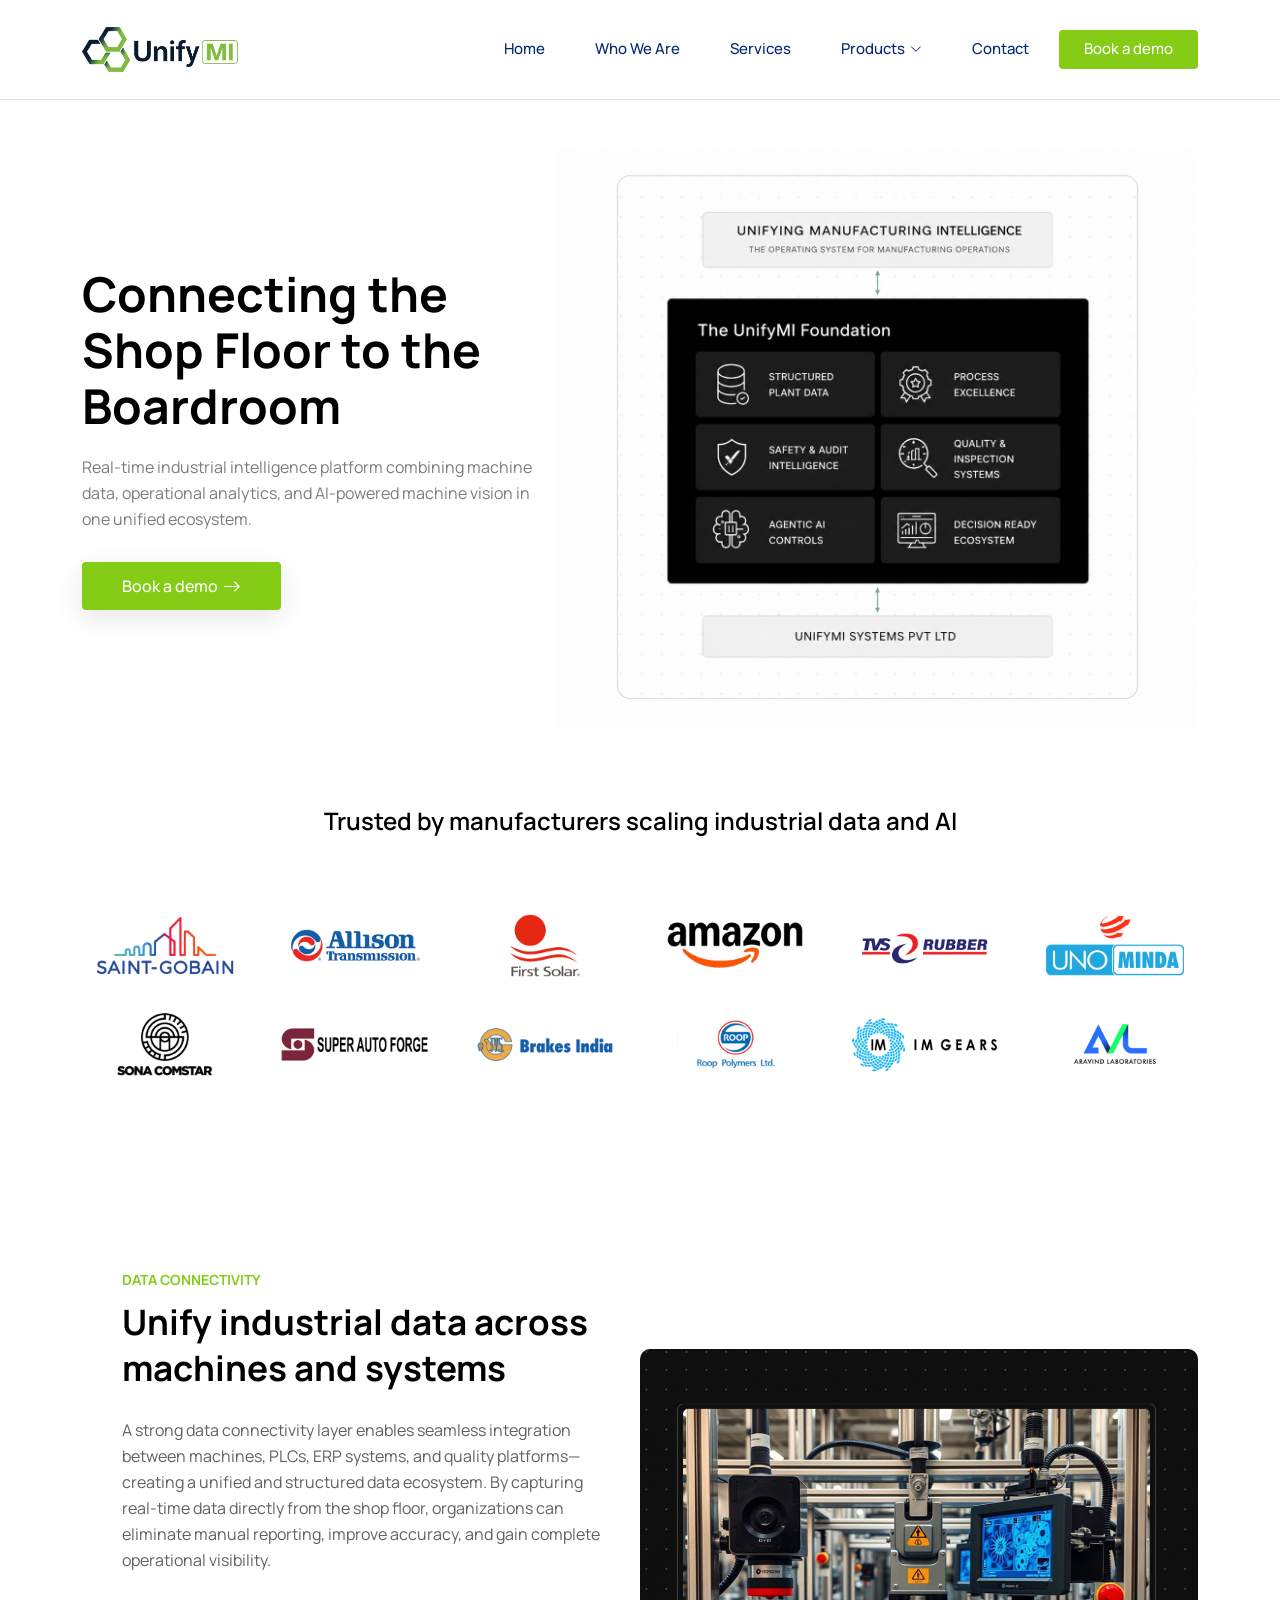
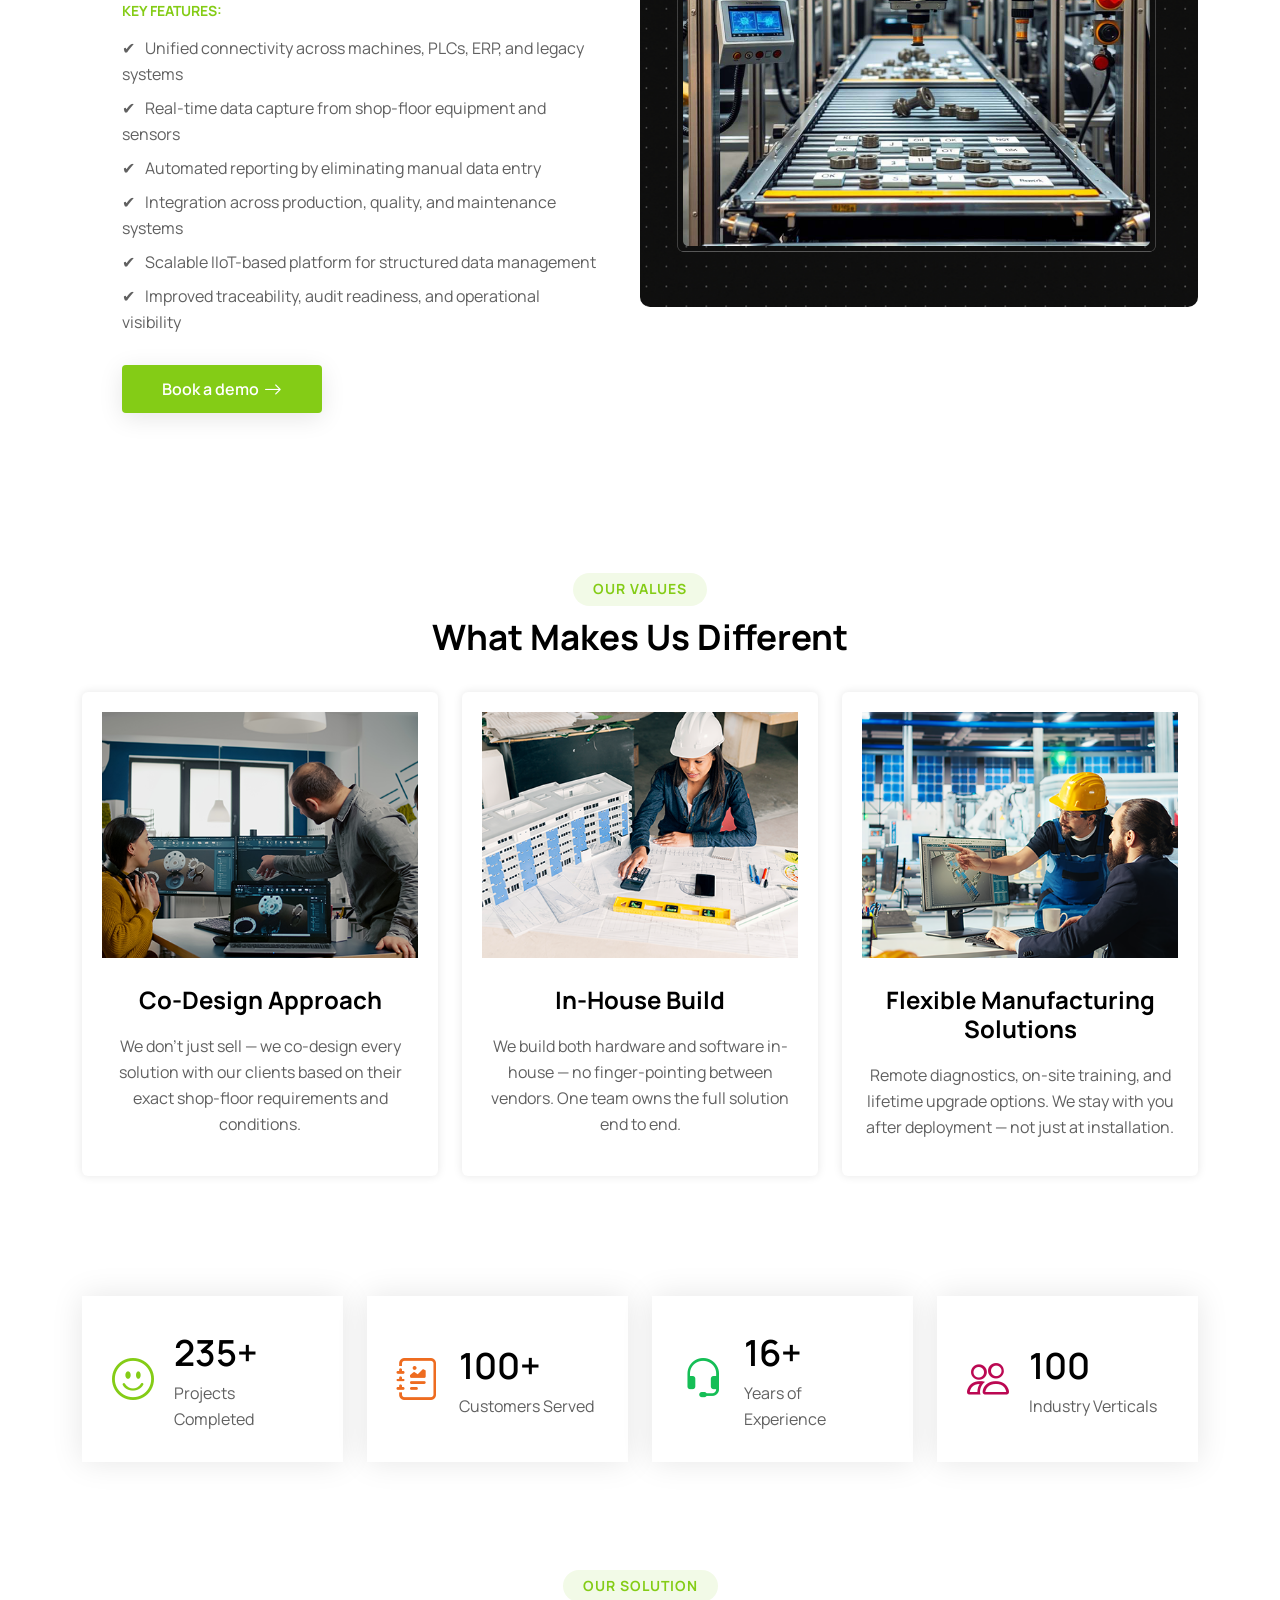
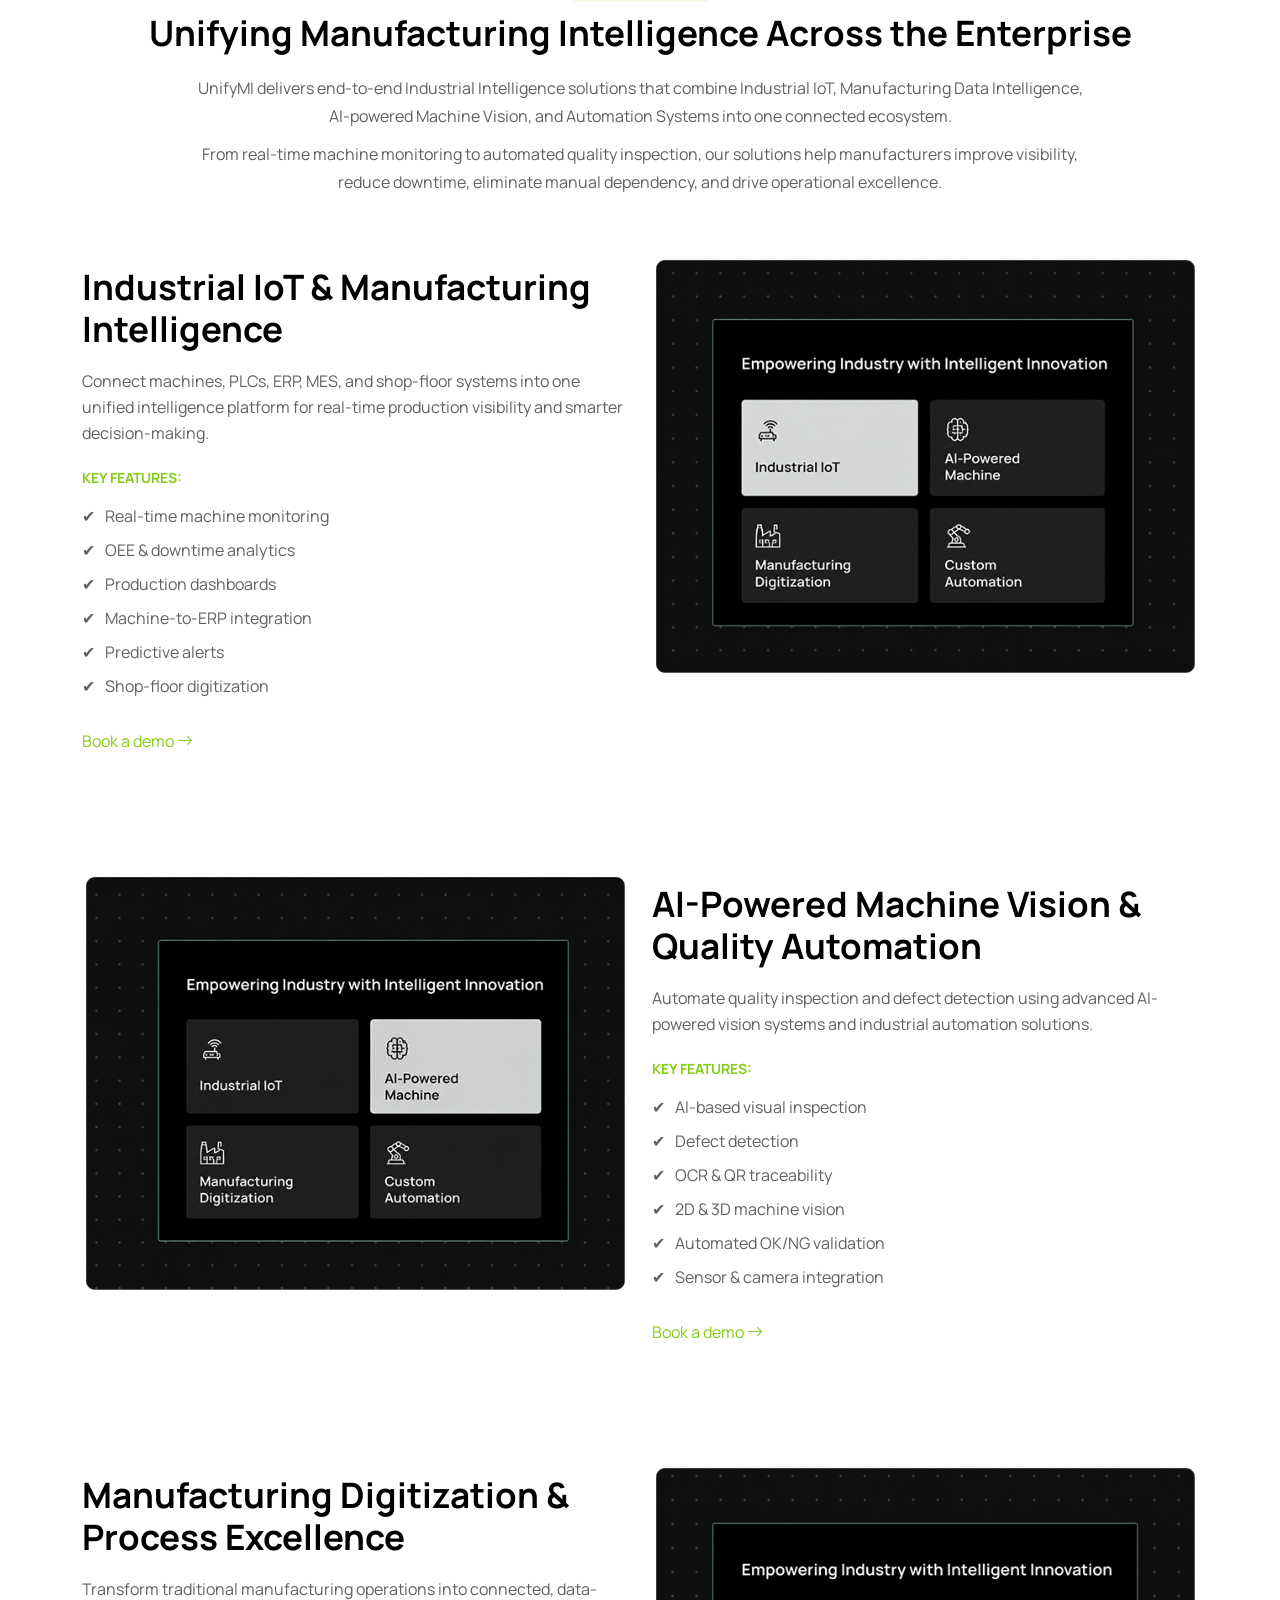
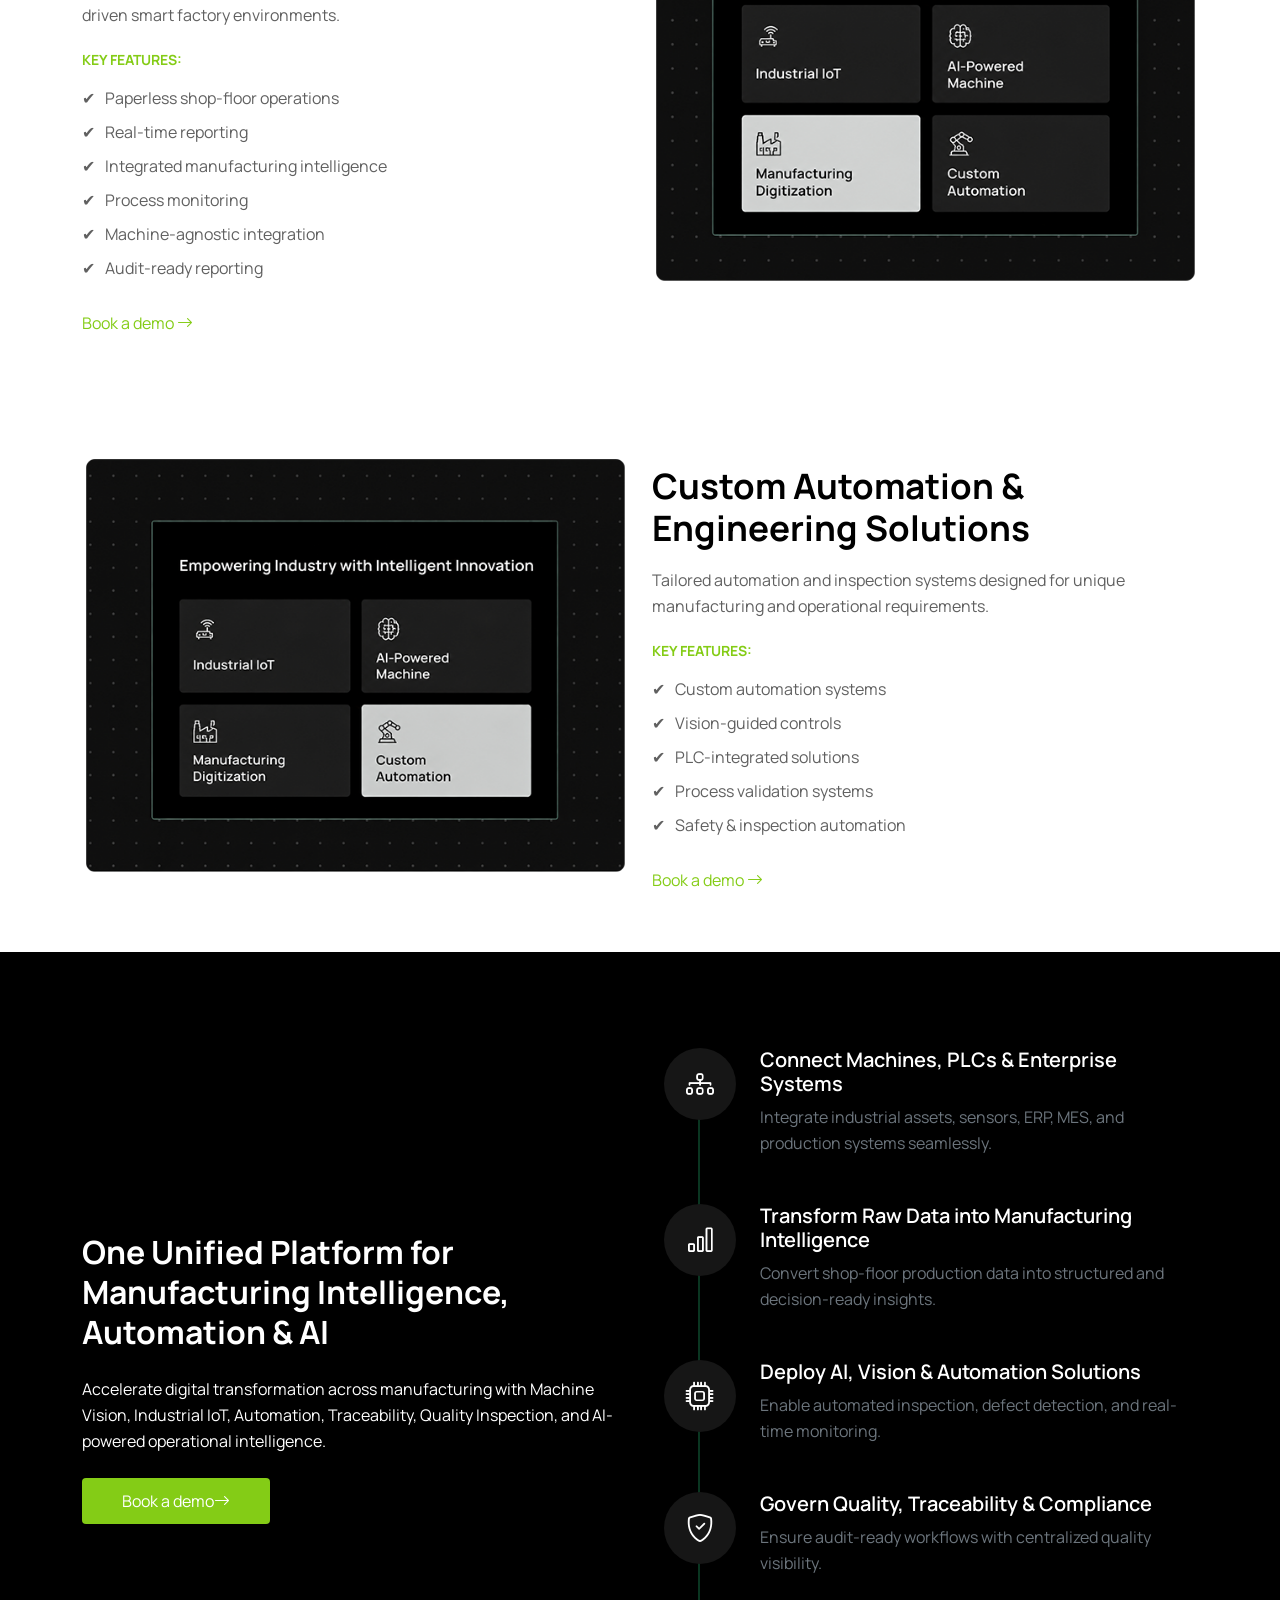
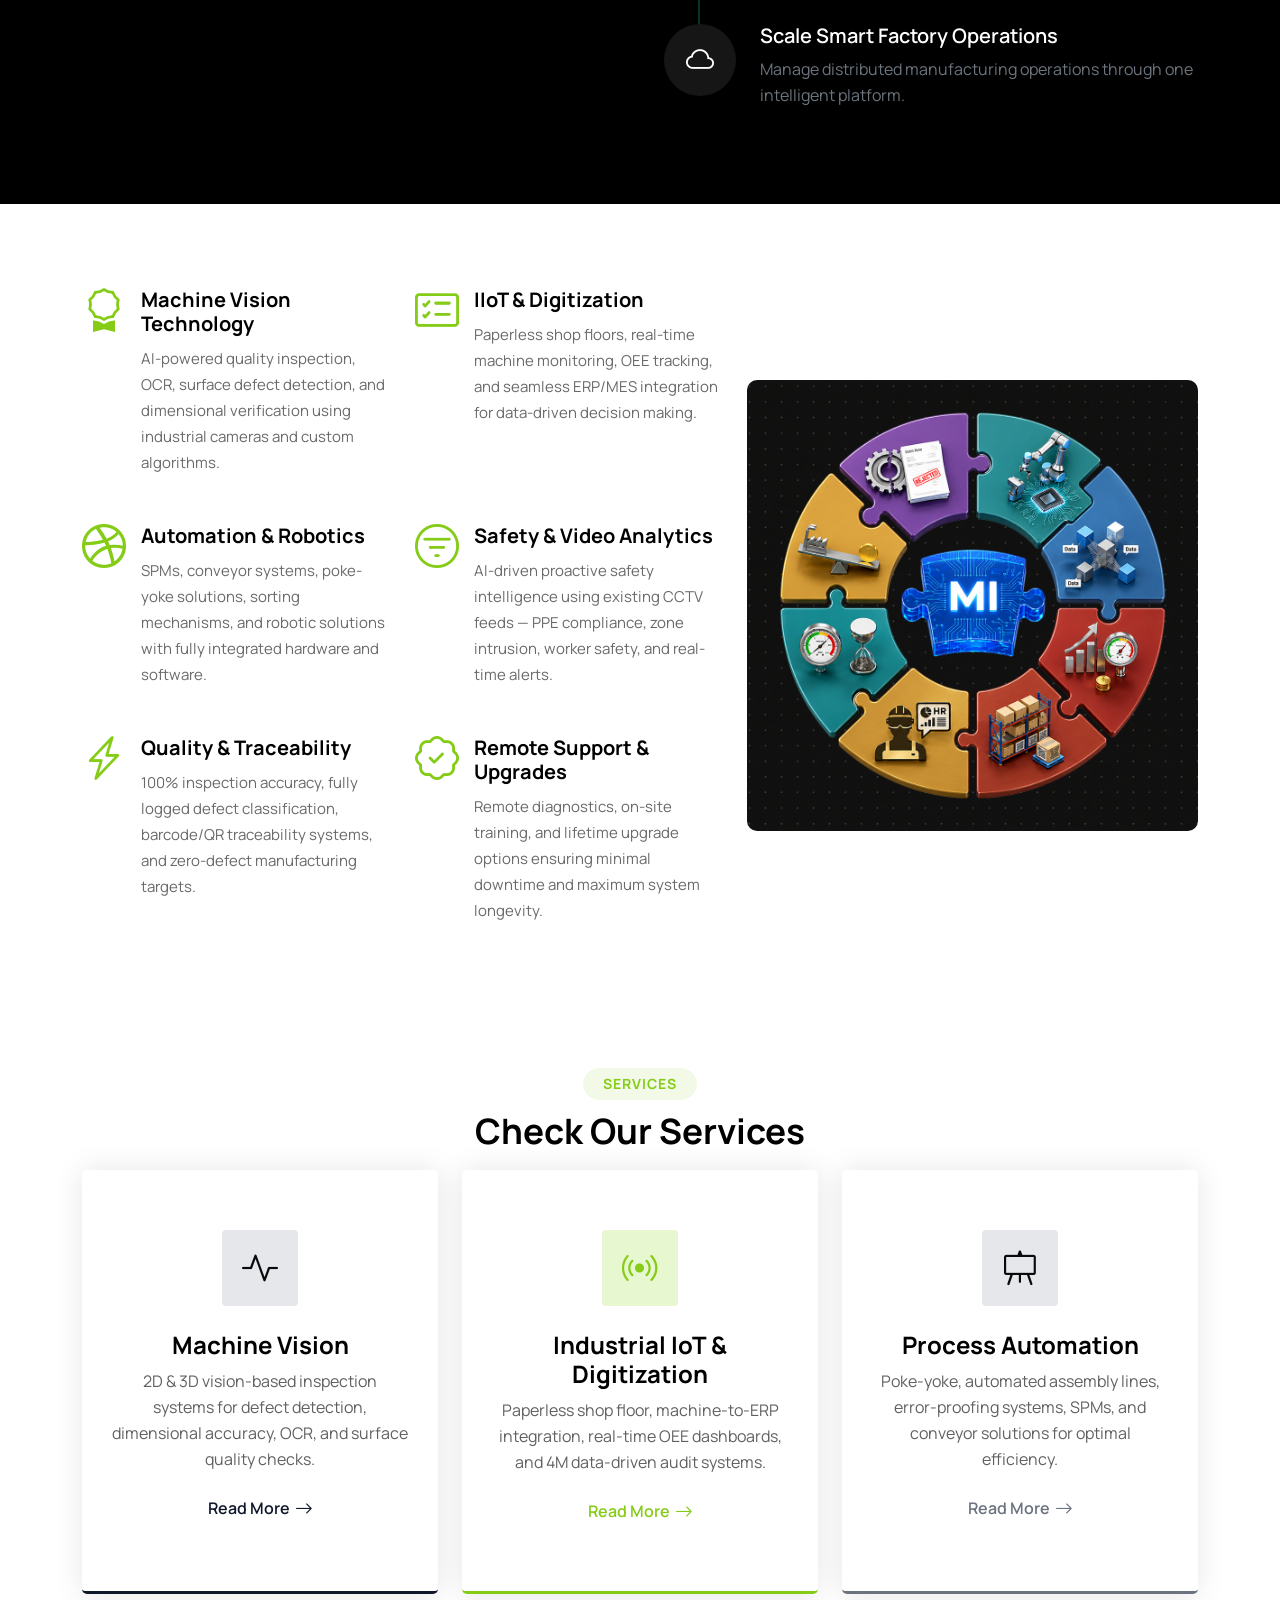
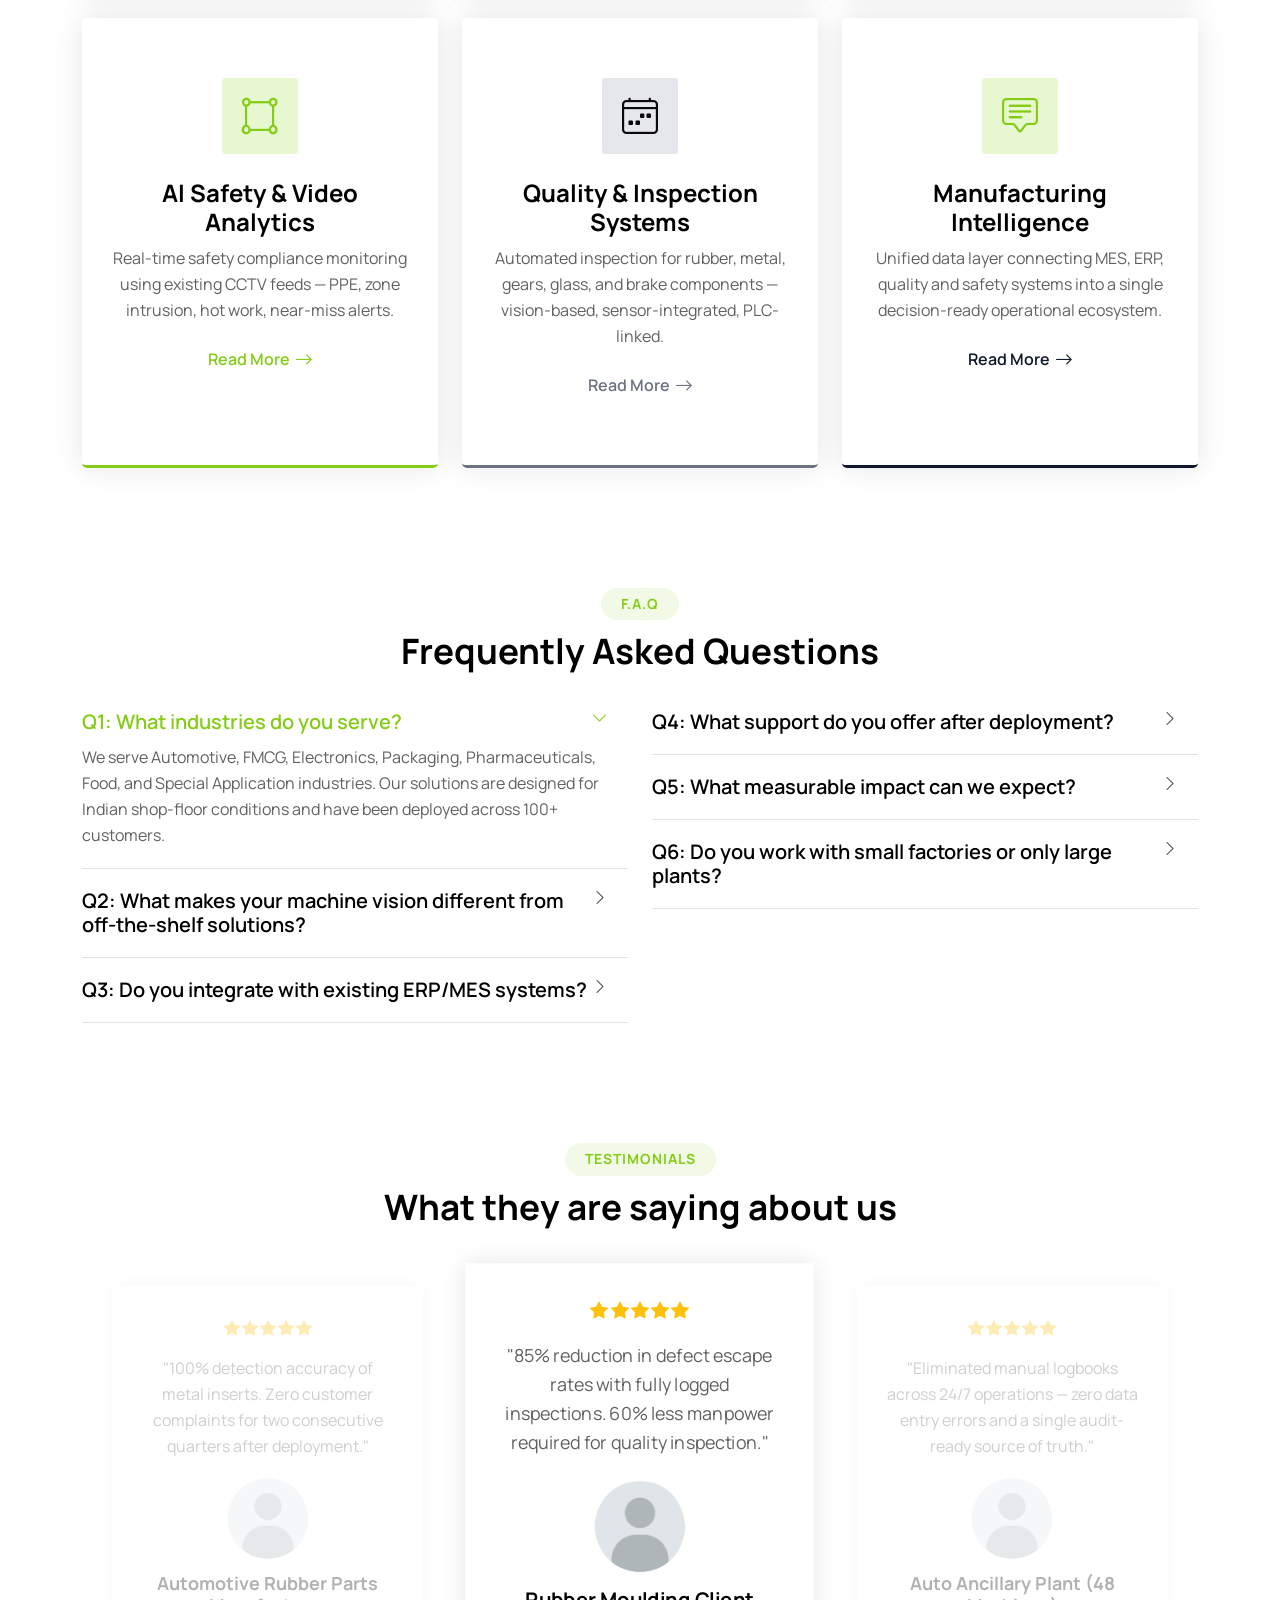
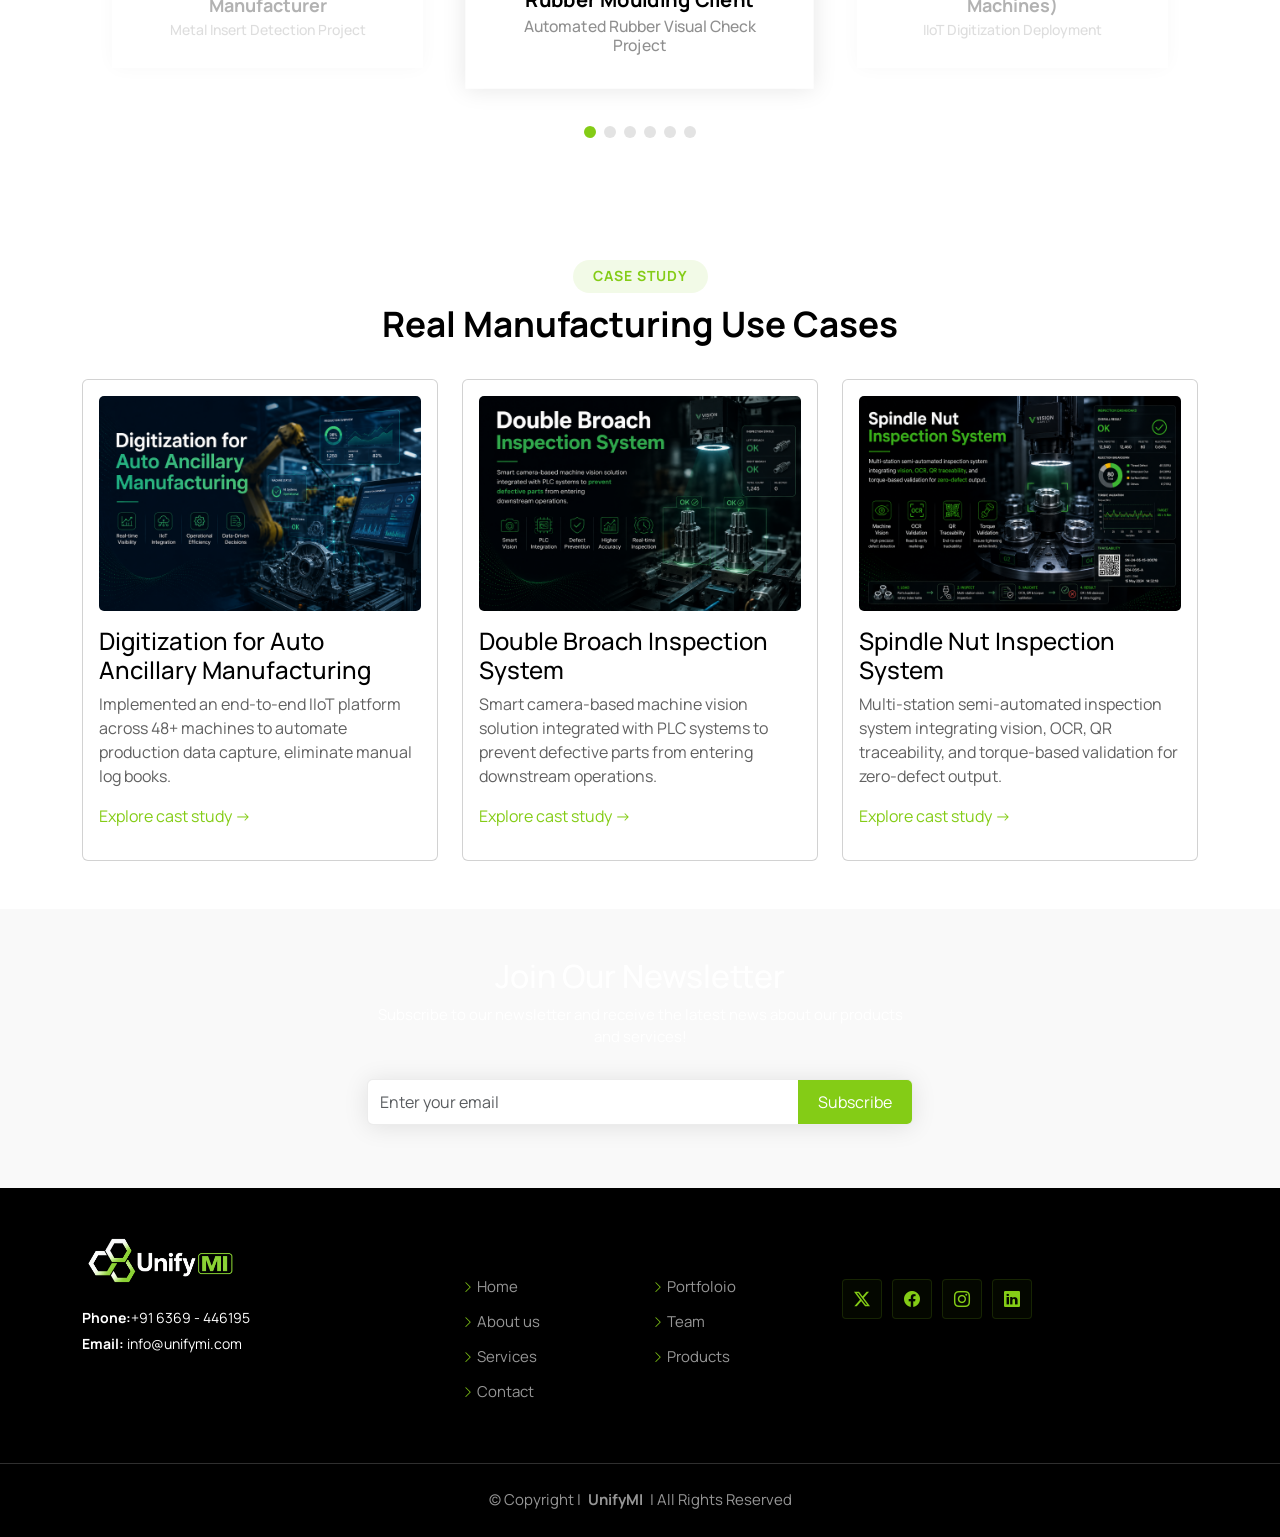
==== commit b5029ed8: "pages" ====
--- a/index.html
+++ b/index.html
@@ -46,8 +46,8 @@
 
       <nav id="navmenu" class="navmenu">
         <ul>
-          <li><a href="#hero" class="active">Home<br></a></li>
-          <li><a href="#about">About</a></li>
+          <li><a href="/index.html" class="active">Home<br></a></li>
+          <li><a href="./about.html">Who We Are</a></li>
           <li><a href="#services">Services</a></li>
           <!-- <li><a href="#portfolio">Portfolio</a></li> -->
           <!-- <li><a href="#team">Team</a></li> -->
@@ -96,7 +96,7 @@
               </li>
             </ul>
           </li> -->
-          <li><a href="#contact">Contact</a></li>
+          <li><a href="./contact.html">Contact</a></li>
         </ul>
         <i class="mobile-nav-toggle d-xl-none bi bi-list"></i>
       </nav>
@@ -114,14 +114,11 @@
       <div class="container">
         <div class="row gy-4">
           <div class="col-lg-5 order-2 order-lg-1 d-flex flex-column justify-content-center">
-            <h1 data-aos="fade-up" style="color: rgb(0, 0, 0);">Accelerating Digital Transformation Across Manufacturing
+            <h1 data-aos="fade-up">Connecting the Shop Floor to the Boardroom
             </h1>
-            <p data-aos="fade-up" data-aos-delay="100" style="color: rgb(0, 0, 0);">We are a Manufacturing Technology
-              company
-              making advanced
-              automation and AI solutions accessible to every factory. We design and deliver smart systems that enhance
-              precision, efficiency, and repeatability across industries. Our expertise spans machine vision, robotics,
-              and digital process control for quality and productivity improvement.</p>
+            <p data-aos="fade-up" data-aos-delay="100">Real-time industrial intelligence
+              platform combining machine data, operational analytics, and AI-powered machine vision in one unified
+              ecosystem.</p>
             <div class="d-flex flex-column flex-md-row" data-aos="fade-up" data-aos-delay="200">
               <a href="#about" class="btn-get-started">Book a demo <i class="bi bi-arrow-right"></i></a>
               <!-- <a href="https://www.youtube.com/watch?v=Y7f98aduVJ8"
@@ -141,13 +138,13 @@
     <section id="clients" class="clients section">
 
       <!-- Section Title -->
-      <div class="container text-center mb-4">
+      <div class="container text-center mb-4" data-aos="fade-up">
         <h2>Trusted by manufacturers scaling industrial data and AI</h2>
         <!-- <p>We work with best clients</p> -->
       </div>
 
       <!-- Clients Grid -->
-      <div class="container">
+      <div class="container" data-aos="fade-up">
         <div class="row justify-content-center align-items-center text-center g-4 pt-5">
 
           <div class="col-6 col-sm-4 col-md-3 col-lg-2 client-logo">
@@ -207,7 +204,7 @@
 
           <div class="col-lg-6 d-flex flex-column justify-content-center" data-aos="fade-up" data-aos-delay="200">
             <div class="content">
-              <h3>Data Connectivity</h3>
+              <h5>Data Connectivity</h5>
               <h2>Unify industrial data across machines and systems</h2>
               <p>
                 A strong data connectivity layer enables seamless integration between machines, PLCs, ERP systems, and
@@ -216,7 +213,7 @@
                 operational visibility.
               </p>
               <h5>Key features:</h5>
-              <div class="key_features_content">
+              <div class="key_features_content" data-aos="fade-up">
                 <p><span style="padding-right: 10px;">✔</span>Unified connectivity across machines, PLCs, ERP, and
                   legacy systems</p>
                 <p><span style="padding-right: 10px;">✔</span>Real-time data capture from shop-floor equipment and
@@ -253,8 +250,8 @@
 
       <!-- Section Title -->
       <div class="container section-title" data-aos="fade-up">
-        <h2>Our Values</h2>
-        <p>What Makes Us Different<br></p>
+        <h5>Our Values</h5>
+        <h2 class="mb-4">What Makes Us Different<br></h2>
       </div><!-- End Section Title -->
 
       <div class="container">
@@ -360,8 +357,154 @@
 
     </section><!-- /Stats Section -->
 
+
+    <!-- solution Section -->
+
+    <div class="container pt-5">
+      <!-- Section Title -->
+      <div class="container section-title" data-aos="fade-up">
+        <h5>Our Solution</h5>
+        <h2 class="">Unifying Manufacturing Intelligence Across the Enterprise<br></h2>
+        <div class="solution_description mx-auto">
+          <p data-aos="fade-up" data-aos-delay="100">UnifyMI delivers end-to-end Industrial
+            Intelligence solutions that combine Industrial IoT, Manufacturing Data Intelligence, AI-powered Machine
+            Vision, and Automation Systems into one connected ecosystem.</p>
+          <p data-aos="fade-up" data-aos-delay="100">From real-time machine monitoring to
+            automated quality inspection, our solutions help manufacturers improve visibility, reduce downtime,
+            eliminate manual dependency, and drive operational excellence.</p>
+        </div>
+      </div><!-- End Section Title -->
+    </div>
+
+    <!-- solution inner section -->
+    <section class="section">
+
+      <div class="container solution">
+        <div class="row gy-4">
+          <div class="col-lg-6 d-flex flex-column justify-content-center section-inner-title">
+            <h2 data-aos="fade-up">Industrial IoT & Manufacturing Intelligence</h2>
+            <p class="pb-2" data-aos="fade-up" data-aos-delay="100">Connect machines, PLCs, ERP, MES, and shop-floor
+              systems
+              into one unified intelligence platform for real-time production visibility and smarter decision-making.
+            </p>
+            <h5>Key features:</h5>
+            <div class="key_features_content" data-aos="fade-up">
+              <p><span style="padding-right: 10px;">✔</span>Real-time machine monitoring </p>
+              <p><span style="padding-right: 10px;">✔</span>OEE & downtime analytics </p>
+              <p><span style="padding-right: 10px;">✔</span>Production dashboards</p>
+              <p><span style="padding-right: 10px;">✔</span>Machine-to-ERP integration</p>
+              <p><span style="padding-right: 10px;">✔</span>Predictive alerts</p>
+              <p><span style="padding-right: 10px;">✔</span>Shop-floor digitization </p>
+            </div>
+            <div class="d-flex flex-column flex-md-row" data-aos="fade-up" data-aos-delay="200">
+              <a href="#about" class="btn-get-started">Book a demo <i class="bi bi-arrow-right"></i></a>
+            </div>
+          </div>
+          <div class="col-lg-6 hero-img" data-aos="zoom-out">
+            <img src="assets/img/Industrial-IoT.png" class="img-fluid animated" alt="">
+          </div>
+        </div>
+      </div>
+
+    </section><!-- /solution inner section -->
+    <!-- solution inner section -->
+    <section class="section">
+
+      <div class="container solution">
+        <div class="row gy-4">
+          <div class="col-lg-6 order-2 order-lg-1 hero-img" data-aos="zoom-out">
+            <img src="assets/img/AI-Powered Machine.png" class="img-fluid animated" alt="">
+          </div>
+          <div class="col-lg-6 order-1 order-lg-2 d-flex flex-column justify-content-center section-inner-title">
+            <h2 data-aos="fade-up">AI-Powered Machine Vision & Quality Automation</h2>
+            <p class="pb-2" data-aos="fade-up" data-aos-delay="100">Automate quality inspection and defect detection
+              using advanced AI-powered vision systems and industrial automation solutions.
+            </p>
+            <h5>Key features:</h5>
+            <div class="key_features_content" data-aos="fade-up">
+              <p><span style="padding-right: 10px;">✔</span>AI-based visual inspection </p>
+              <p><span style="padding-right: 10px;">✔</span>Defect detection </p>
+              <p><span style="padding-right: 10px;">✔</span>OCR & QR traceability </p>
+              <p><span style="padding-right: 10px;">✔</span>2D & 3D machine vision </p>
+              <p><span style="padding-right: 10px;">✔</span>Automated OK/NG validation </p>
+              <p><span style="padding-right: 10px;">✔</span>Sensor & camera integration </p>
+            </div>
+            <div class="d-flex flex-column flex-md-row" data-aos="fade-up" data-aos-delay="200">
+              <a href="#about" class="btn-get-started">Book a demo <i class="bi bi-arrow-right"></i></a>
+            </div>
+          </div>
+
+        </div>
+      </div>
+
+    </section><!-- /solution inner section -->
+    <!-- solution inner section -->
+    <section class="section">
+
+      <div class="container solution">
+        <div class="row gy-4">
+          <div class="col-lg-6 order-1 order-lg-2 hero-img" data-aos="zoom-out">
+            <img src="assets/img/Machine-agnostic integration .png" class="img-fluid animated" alt="">
+          </div>
+          <div class="col-lg-6 order-2 order-lg-1 d-flex flex-column justify-content-center section-inner-title">
+            <h2 data-aos="fade-up">Manufacturing Digitization & Process Excellence</h2>
+            <p class="pb-2" data-aos="fade-up" data-aos-delay="100">Transform traditional manufacturing operations into
+              connected, data-driven smart factory environments.
+            </p>
+            <h5>Key features:</h5>
+            <div class="key_features_content" data-aos="fade-up">
+              <p><span style="padding-right: 10px;">✔</span>Paperless shop-floor operations </p>
+              <p><span style="padding-right: 10px;">✔</span>Real-time reporting</p>
+              <p><span style="padding-right: 10px;">✔</span>Integrated manufacturing intelligence</p>
+              <p><span style="padding-right: 10px;">✔</span>Process monitoring</p>
+              <p><span style="padding-right: 10px;">✔</span>Machine-agnostic integration</p>
+              <p><span style="padding-right: 10px;">✔</span>Audit-ready reporting</p>
+            </div>
+            <div class="d-flex flex-column flex-md-row" data-aos="fade-up" data-aos-delay="200">
+              <a href="#about" class="btn-get-started">Book a demo <i class="bi bi-arrow-right"></i></a>
+            </div>
+          </div>
+
+        </div>
+      </div>
+
+    </section><!-- /solution inner section -->
+    <!-- solution inner section -->
+    <section class="section">
+
+      <div class="container solution">
+        <div class="row gy-4">
+          <div class="col-lg-6 order-2 order-lg-1 hero-img" data-aos="zoom-out">
+            <img src="assets/img/Custom-automation.png" class="img-fluid animated" alt="">
+          </div>
+          <div class="col-lg-6 order-1 order-lg-2 d-flex flex-column justify-content-center section-inner-title">
+            <h2 data-aos="fade-up">Custom Automation & Engineering Solutions</h2>
+            <p class="pb-2" data-aos="fade-up" data-aos-delay="100">Tailored automation and inspection systems designed
+              for unique manufacturing and operational requirements.
+            </p>
+            <h5>Key features:</h5>
+            <div class="key_features_content" data-aos="fade-up">
+              <p><span style="padding-right: 10px;">✔</span>Custom automation systems </p>
+              <p><span style="padding-right: 10px;">✔</span>Vision-guided controls </p>
+              <p><span style="padding-right: 10px;">✔</span>PLC-integrated solutions </p>
+              <p><span style="padding-right: 10px;">✔</span>Process validation systems </p>
+              <p><span style="padding-right: 10px;">✔</span>Safety & inspection automation </p>
+            </div>
+            <div class="d-flex flex-column flex-md-row" data-aos="fade-up" data-aos-delay="200">
+              <a href="#about" class="btn-get-started">Book a demo <i class="bi bi-arrow-right"></i></a>
+            </div>
+          </div>
+
+        </div>
+      </div>
+
+    </section><!-- /solution inner section -->
+
+    <!-- solution Section -->
+
+
     <!-- Features Section -->
-    <section class="bg-black py-5 overflow-hidden features section">
+    <section class="bg-black py-5 overflow-hidden features section" data-aos="fade-up">
 
       <div class="container py-5">
 
@@ -370,11 +513,11 @@
           <!-- LEFT CONTENT -->
           <div class="col-lg-6">
 
-            <h1 class="text-white fw-bold lh-sm mb-4">
+            <h2 class="text-white fw-bold lh-sm mb-4">
               One Unified Platform for <br>
               Manufacturing Intelligence, <br>
               Automation & AI
-            </h1>
+            </h2>
 
             <p class="text-white lh-lg mb-4">
               Accelerate digital transformation across manufacturing with
@@ -402,7 +545,7 @@
                 <i class="bi bi-diagram-3 text-white fs-3"></i>
               </div>
 
-              <div>
+              <div data-aos="fade-up" data-aos-delay="100">
                 <h5 class="text-white fw-semibold mb-2">
                   Connect Machines, PLCs & Enterprise Systems
                 </h5>
@@ -421,7 +564,7 @@
                 <i class="bi bi-bar-chart text-white fs-3"></i>
               </div>
 
-              <div>
+              <div data-aos="fade-up" data-aos-delay="200">
                 <h5 class="text-white fw-semibold mb-2">
                   Transform Raw Data into Manufacturing Intelligence
                 </h5>
@@ -440,7 +583,7 @@
                 <i class="bi bi-cpu text-white fs-3"></i>
               </div>
 
-              <div>
+              <div data-aos="fade-up" data-aos-delay="300">
                 <h5 class="text-white fw-semibold mb-2">
                   Deploy AI, Vision & Automation Solutions
                 </h5>
@@ -459,7 +602,7 @@
                 <i class="bi bi-shield-check text-white fs-3"></i>
               </div>
 
-              <div>
+              <div data-aos="fade-up" data-aos-delay="400">
                 <h5 class="text-white fw-semibold mb-2">
                   Govern Quality, Traceability & Compliance
                 </h5>
@@ -478,7 +621,7 @@
                 <i class="bi bi-cloud text-white fs-3"></i>
               </div>
 
-              <div>
+              <div data-aos="fade-up" data-aos-delay="500">
                 <h5 class="text-white fw-semibold mb-2">
                   Scale Smart Factory Operations
                 </h5>
@@ -509,7 +652,7 @@
 
             <div class="row align-self-center gy-5">
 
-              <div class="col-md-6 icon-box">
+              <div class="col-md-6 icon-box" data-aos="fade-up" data-aos-delay="100">
                 <i class="bi bi-award"></i>
                 <div>
                   <h4>Machine Vision Technology</h4>
@@ -518,7 +661,7 @@
                 </div>
               </div><!-- End Feature Item -->
 
-              <div class="col-md-6 icon-box">
+              <div class="col-md-6 icon-box" data-aos="fade-up" data-aos-delay="200">
                 <i class="bi bi-card-checklist"></i>
                 <div>
                   <h4>IIoT & Digitization</h4>
@@ -527,7 +670,7 @@
                 </div>
               </div><!-- End Feature Item -->
 
-              <div class="col-md-6 icon-box">
+              <div class="col-md-6 icon-box" data-aos="fade-up" data-aos-delay="300">
                 <i class="bi bi-dribbble"></i>
                 <div>
                   <h4>Automation & Robotics</h4>
@@ -536,7 +679,7 @@
                 </div>
               </div><!-- End Feature Item -->
 
-              <div class="col-md-6 icon-box">
+              <div class="col-md-6 icon-box" data-aos="fade-up" data-aos-delay="400">
                 <i class="bi bi-filter-circle"></i>
                 <div>
                   <h4>Safety & Video Analytics</h4>
@@ -546,7 +689,7 @@
                 </div>
               </div><!-- End Feature Item -->
 
-              <div class="col-md-6 icon-box">
+              <div class="col-md-6 icon-box" data-aos="fade-up" data-aos-delay="500">
                 <i class="bi bi-lightning-charge"></i>
                 <div>
                   <h4>Quality & Traceability</h4>
@@ -555,7 +698,7 @@
                 </div>
               </div><!-- End Feature Item -->
 
-              <div class="col-md-6 icon-box">
+              <div class="col-md-6 icon-box" data-aos="fade-up" data-aos-delay="600">
                 <i class="bi bi-patch-check"></i>
                 <div>
                   <h4>Remote Support & Upgrades</h4>
@@ -583,8 +726,8 @@
 
       <!-- Section Title -->
       <div class="container section-title" data-aos="fade-up">
-        <h2>Services</h2>
-        <p>Check Our Services<br></p>
+        <h5>Services</h5>
+        <h2>Check Our Services<br></h2>
       </div><!-- End Section Title -->
 
       <div class="container">
@@ -664,8 +807,8 @@
 
       <!-- Section Title -->
       <div class="container section-title" data-aos="fade-up">
-        <h2>F.A.Q</h2>
-        <p>Frequently Asked Questions</p>
+        <h5>F.A.Q</h5>
+        <h2>Frequently Asked Questions</h2>
       </div><!-- End Section Title -->
 
       <div class="container">
@@ -897,8 +1040,8 @@
 
       <!-- Section Title -->
       <div class="container section-title" data-aos="fade-up">
-        <h2>Testimonials</h2>
-        <p>What they are saying about us<br></p>
+        <h5>Testimonials</h5>
+        <h2>What they are saying about us<br></h2>
       </div><!-- End Section Title -->
 
       <div class="container" data-aos="fade-up" data-aos-delay="100">
@@ -1047,306 +1190,97 @@
 
     </section><!-- /Testimonials Section -->
 
-    <!-- Team Section -->
-    <section id="team" class="team section">
-
+    <!-- Case study Section -->
+    <section class="py-5">
       <!-- Section Title -->
       <div class="container section-title" data-aos="fade-up">
-        <h2>Team</h2>
-        <p>Our hard working team</p>
+        <h5>Case study</h5>
+        <h2>Real Manufacturing Use Cases</h2>
       </div><!-- End Section Title -->
-
-      <div class="container">
-
-        <div class="row gy-4">
-
-          <div class="col-lg-3 col-md-6 d-flex align-items-stretch" data-aos="fade-up" data-aos-delay="100">
-            <div class="team-member">
-              <div class="member-img">
-                <img src="assets/img/team/team-1.jpg" class="img-fluid" alt="">
-                <div class="social">
-                  <a href=""><i class="bi bi-twitter-x"></i></a>
-                  <a href=""><i class="bi bi-facebook"></i></a>
-                  <a href=""><i class="bi bi-instagram"></i></a>
-                  <a href=""><i class="bi bi-linkedin"></i></a>
-                </div>
-              </div>
-              <div class="member-info">
-                <h4>Naveen Rajendran</h4>
-                <span>Chief Executive Officer</span>
-              </div>
-            </div>
-          </div><!-- End Team Member -->
-
-          <div class="col-lg-3 col-md-6 d-flex align-items-stretch" data-aos="fade-up" data-aos-delay="200">
-            <div class="team-member">
-              <div class="member-img">
-                <img src="assets/img/team/team-2.jpg" class="img-fluid" alt="">
-                <div class="social">
-                  <a href=""><i class="bi bi-twitter-x"></i></a>
-                  <a href=""><i class="bi bi-facebook"></i></a>
-                  <a href=""><i class="bi bi-instagram"></i></a>
-                  <a href=""><i class="bi bi-linkedin"></i></a>
-                </div>
-              </div>
-              <div class="member-info">
-                <h4>Mallikarjuna Reddy</h4>
-                <span>Chief Business Officer </span>
-              </div>
-            </div>
-          </div><!-- End Team Member -->
-
-          <div class="col-lg-3 col-md-6 d-flex align-items-stretch" data-aos="fade-up" data-aos-delay="300">
-            <div class="team-member">
-              <div class="member-img">
-                <img src="assets/img/team/team-3.jpg" class="img-fluid" alt="">
-                <div class="social">
-                  <a href=""><i class="bi bi-twitter-x"></i></a>
-                  <a href=""><i class="bi bi-facebook"></i></a>
-                  <a href=""><i class="bi bi-instagram"></i></a>
-                  <a href=""><i class="bi bi-linkedin"></i></a>
-                </div>
-              </div>
-              <div class="member-info">
-                <h4>Murali Raghunathan</h4>
-                <span>Chief Technology Officer </span>
-              </div>
-            </div>
-          </div><!-- End Team Member -->
-
-          <div class="col-lg-3 col-md-6 d-flex align-items-stretch" data-aos="fade-up" data-aos-delay="400">
-            <div class="team-member">
-              <div class="member-img">
-                <img src="assets/img/team/team-4.jpg" class="img-fluid" alt="">
-                <div class="social">
-                  <a href=""><i class="bi bi-twitter-x"></i></a>
-                  <a href=""><i class="bi bi-facebook"></i></a>
-                  <a href=""><i class="bi bi-instagram"></i></a>
-                  <a href=""><i class="bi bi-linkedin"></i></a>
-                </div>
-              </div>
-              <div class="member-info">
-                <h4>Yagnesh Raju</h4>
-                <span>Chief Operating Officer</span>
-              </div>
-            </div>
-          </div><!-- End Team Member -->
-
-        </div>
-
-      </div>
-
-    </section><!-- /Team Section -->
-
-
-    <!-- <section id="recent-posts" class="recent-posts section">
-
-      
-      <div class="container section-title" data-aos="fade-up">
-        <h2>Recent Posts</h2>
-        <p>Recent posts form our Blog</p>
-      </div>
-
-      <div class="container">
-
-        <div class="row gy-5">
-
-          <div class="col-xl-4 col-md-6">
-            <div class="post-item position-relative h-100" data-aos="fade-up" data-aos-delay="100">
-
-              <div class="post-img position-relative overflow-hidden">
-                <img src="assets/img/blog/blog-1.png" class="img-fluid" alt="">
-                <span class="post-date">December 12</span>
-              </div>
-
-              <div class="post-content d-flex flex-column">
-
-                <h3 class="post-title">What Is Machine Vision and Why Does Your Factory Need It?</h3>
-
-                <div class="meta d-flex align-items-center">
-                  <div class="d-flex align-items-center">
-                    <i class="bi bi-person"></i> <span class="ps-2">Julia Parker</span>
-                  </div>
-                  <span class="px-3 text-black-50">/</span>
-                  <div class="d-flex align-items-center">
-                    <i class="bi bi-folder2"></i> <span class="ps-2">Technology</span>
-                  </div>
-                </div>
-
-                <hr>
-
-                <a href="blog-details.html" class="readmore stretched-link"><span>Read More</span><i
-                    class="bi bi-arrow-right"></i></a>
-
-              </div>
-
-            </div>
-          </div> 
-
-          <div class="col-xl-4 col-md-6">
-            <div class="post-item position-relative h-100" data-aos="fade-up" data-aos-delay="200">
-
-              <div class="post-img position-relative overflow-hidden">
-                <img src="assets/img/blog/blog-2.png" class="img-fluid" alt="">
-                <span class="post-date">July 17</span>
-              </div>
-
-              <div class="post-content d-flex flex-column">
-
-                <h3 class="post-title">The 4-Level Manufacturing Intelligence Maturity Framework: Where Does Your Plant
-                  Stand?</h3>
-
-                <div class="meta d-flex align-items-center">
-                  <div class="d-flex align-items-center">
-                    <i class="bi bi-person"></i> <span class="ps-2">Mario Douglas</span>
-                  </div>
-                  <span class="px-3 text-black-50">/</span>
-                  <div class="d-flex align-items-center">
-                    <i class="bi bi-folder2"></i> <span class="ps-2">Industry Insight</span>
-                  </div>
-                </div>
-
-                <hr>
-
-                <a href="blog-details.html" class="readmore stretched-link"><span>Read More</span><i
-                    class="bi bi-arrow-right"></i></a>
-
-              </div>
-
-            </div>
-          </div> 
-
-          <div class="col-xl-4 col-md-6" data-aos="fade-up" data-aos-delay="300">
-            <div class="post-item position-relative h-100">
-
-              <div class="post-img position-relative overflow-hidden">
-                <img src="assets/img/blog/blog-3.png" class="img-fluid" alt="">
-                <span class="post-date">September 05</span>
-              </div>
-
-              <div class="post-content d-flex flex-column">
-
-                <h3 class="post-title">How AI Safety Cameras Are Preventing Workplace Injuries Before They Happen</h3>
-
-                <div class="meta d-flex align-items-center">
-                  <div class="d-flex align-items-center">
-                    <i class="bi bi-person"></i> <span class="ps-2">Lisa Hunter</span>
-                  </div>
-                  <span class="px-3 text-black-50">/</span>
-                  <div class="d-flex align-items-center">
-                    <i class="bi bi-folder2"></i> <span class="ps-2">Safety & Compliance</span>
-                  </div>
-                </div>
-
-                <hr>
-
-                <a href="blog-details.html" class="readmore stretched-link"><span>Read More</span><i
-                    class="bi bi-arrow-right"></i></a>
-
-              </div>
-
-            </div>
-          </div> 
-
-        </div>
-
-      </div>
-
-    </section> -->
-
-    <!-- Contact Section -->
-    <section id="contact" class="contact section">
-
-      <!-- Section Title -->
-      <div class="container section-title" data-aos="fade-up">
-        <h2>Contact</h2>
-        <p>Contact Us</p>
-      </div><!-- End Section Title -->
-
-      <div class="container" data-aos="fade-up" data-aos-delay="100">
-
-        <div class="row gy-4">
-
-          <div class="col-lg-6">
-
-            <div class="row gy-4">
-              <!-- <div class="col-md-6">
-                <div class="info-item" data-aos="fade" data-aos-delay="200">
-                  <i class="bi bi-geo-alt"></i>
-                  <h3>Address</h3>
-                </div>
-              </div> -->
-
-              <div class="col-md-12">
-                <div class="info-item" data-aos="fade" data-aos-delay="300">
-                  <i class="bi bi-telephone"></i>
-                  <h3>Call Us</h3>
-                  <p class="mt-2"><strong>Phone:</strong><a href="tel:+91 6369 - 446195"><span>+91 6369 -
-                        446195</span></a></p>
-                </div>
-              </div><!-- End Info Item -->
-
-              <div class="col-md-12">
-                <div class="info-item" data-aos="fade" data-aos-delay="400">
-                  <i class="bi bi-envelope"></i>
-                  <h3>Email Us</h3>
-                  <p class="mt-2"><strong>Website: </strong><a href="www.unifymi.com"><span>www.unifymi.com</span></a>
-                  </p>
-                  <p><strong>Email:</strong> <a href="mailto: info@unifymi.com"><span>info@unifymi.com</span></a></p>
-                </div>
-              </div><!-- End Info Item -->
-
-              <!-- <div class="col-md-6">
-                <div class="info-item" data-aos="fade" data-aos-delay="500">
-                  <i class="bi bi-clock"></i>
-                  <h3>Open Hours</h3>
-                  <p>Monday - Friday</p>
-                  <p>9:00AM - 05:00PM</p>
-                </div>
-              </div> -->
-
-            </div>
-
-          </div>
-
-          <div class="col-lg-6">
-            <form action="forms/contact.php" method="post" class="php-email-form" data-aos="fade-up"
-              data-aos-delay="200">
-              <div class="row gy-4">
-
-                <div class="col-md-6">
-                  <input type="text" name="name" class="form-control" placeholder="Your Name" required="">
-                </div>
-
-                <div class="col-md-6 ">
-                  <input type="email" class="form-control" name="email" placeholder="Your Email" required="">
-                </div>
-
-                <div class="col-12">
-                  <input type="text" class="form-control" name="subject" placeholder="Subject" required="">
-                </div>
-
-                <div class="col-12">
-                  <textarea class="form-control" name="message" rows="6" placeholder="Message" required=""></textarea>
-                </div>
-
-                <div class="col-12 text-center">
-                  <div class="loading">Loading</div>
-                  <div class="error-message"></div>
-                  <div class="sent-message">Your message has been sent. Thank you!</div>
-
-                  <button type="submit">Send Message</button>
-                </div>
-
-              </div>
-            </form>
-          </div><!-- End Contact Form -->
-
-        </div>
-
-      </div>
-
-    </section><!-- /Contact Section -->
+      <div class="container case-study pt-3">
+        <div class="row g-4">
+
+          <!-- Card 1 -->
+          <div class="col-lg-4 col-md-6" data-aos="fade-up" data-aos-delay="100">
+            <div class="card solution-card p-3">
+              <img src="./assets/img/case-study/case-study-1.png" alt="Auto Manufacturing" style="border-radius: 5px;">
+              <div class="card-body px-0">
+                <h3 class="solution-title">
+                  Digitization for Auto Ancillary Manufacturing
+                </h3>
+                <p class="solution-desc">
+                  Implemented an end-to-end IIoT platform across 48+ machines to automate production data capture,
+                  eliminate manual log books.
+                </p>
+                <a href="#" class="explore-link">
+                  Explore cast study <span class="arrow">→</span>
+                </a>
+              </div>
+            </div>
+          </div>
+
+          <!-- Card 2 -->
+          <div class="col-lg-4 col-md-6" data-aos="fade-up" data-aos-delay="200">
+            <div class="card solution-card p-3">
+              <img src="./assets/img/case-study/case-study-2.png" alt="Auto Manufacturing" style="border-radius: 5px;">
+              <div class="card-body px-0">
+                <h3 class="solution-title">
+                  Double Broach Inspection System
+                </h3>
+                <p class="solution-desc">
+                  Smart camera-based machine vision solution integrated with PLC systems to prevent defective parts from
+                  entering downstream operations.
+                </p>
+                <a href="#" class="explore-link">
+                  Explore cast study <span class="arrow">→</span>
+                </a>
+              </div>
+            </div>
+          </div>
+
+          <!-- Card 3 -->
+          <div class="col-lg-4 col-md-6" data-aos="fade-up" data-aos-delay="300">
+            <div class="card solution-card p-3">
+              <img src="./assets/img/case-study/case-study-3.png" alt="Auto Manufacturing" style="border-radius: 5px;">
+              <div class="card-body px-0">
+                <h3 class="solution-title">
+                  Spindle Nut Inspection System
+                </h3>
+                <p class="solution-desc">
+                  Multi-station semi-automated inspection system integrating vision, OCR, QR traceability, and
+                  torque-based validation for zero-defect output.
+                </p>
+                <a href="#" class="explore-link">
+                  Explore cast study <span class="arrow">→</span>
+                </a>
+              </div>
+            </div>
+          </div>
+
+          <!-- Card 4 -->
+          <!-- <div class="col-lg-3 col-md-6">
+            <div class="card solution-card p-3">
+              <img src="./assets/img/case-study/case-study-4.png" alt="Auto Manufacturing" style="border-radius: 5px;">
+              <div class="card-body px-0">
+                <h3 class="solution-title">
+                  Glass Count Inspection Automation
+                </h3>
+                <p class="solution-desc">
+                  Automated machine vision system for accurate glass sheet counting with real-time OK/NG decision and
+                  traceability.
+                </p>
+                <a href="#" class="explore-link">
+                  Watch demo <span class="arrow">→</span>
+                </a>
+              </div>
+            </div>
+          </div> -->
+
+        </div>
+      </div>
+    </section>
+    <!-- Case study Section -->
+
 
   </main>
 
@@ -1367,7 +1301,7 @@
         <div class="row justify-content-center text-center">
           <div class="col-lg-6 text-white">
 
-            <h2 class="text-white ">Join Our Newsletter</h2>
+            <h2 class="text-white">Join Our Newsletter</h2>
 
             <p>
               Subscribe to our newsletter and receive the latest news about our
@@ -1419,10 +1353,10 @@
         <div class="col-lg-2 col-md-3 footer-links">
           <h4>Useful Links</h4>
           <ul>
-            <li><i class="bi bi-chevron-right"></i> <a href="#">Home</a></li>
-            <li><i class="bi bi-chevron-right"></i> <a href="#">About us</a></li>
+            <li><i class="bi bi-chevron-right"></i> <a href="./index.html">Home</a></li>
+            <li><i class="bi bi-chevron-right"></i> <a href="./about.html">About us</a></li>
             <li><i class="bi bi-chevron-right"></i> <a href="#">Services</a></li>
-            <li><i class="bi bi-chevron-right"></i> <a href="#">Terms of service</a></li>
+            <li><i class="bi bi-chevron-right"></i> <a href="./contact.html">Contact</a></li>
           </ul>
         </div>
 
@@ -1448,7 +1382,7 @@
       </div>
     </div>
 
-    <div class="container copyright text-center mt-4">
+    <div class="copyright text-center mt-4">
       <p>© <span>Copyright</span> <span> | </span><strong class="px-1 sitename">UnifyMI</strong> <span> | </span>
         <span>All Rights Reserved</span>
       </p>
--- a/assets/css/main.css
+++ b/assets/css/main.css
@@ -25,6 +25,7 @@
   /* The surface color is used as a background of boxed elements within sections*/
   --contrast-color: #ffffff;
   /* Contrast color for text, ensuring readability against backgrounds of accent, heading, or default colors. */
+  --al-footer-grey: 0 0% 59%;
 }
 
 /* Nav Menu Colors */
@@ -189,6 +190,11 @@
 .header .btn-getstarted:focus:hover {
   color: var(--contrast-color);
   background: color-mix(in srgb, var(--accent-color), transparent 15%);
+}
+
+.section p {
+  line-height: 26px !important;
+  color: color-mix(in srgb, var(--default-color), transparent 15%);
 }
 
 @media (max-width: 1200px) {
@@ -665,7 +671,7 @@
 
 .footer .footer-links ul a {
   display: inline-block;
-  color: var(--text-paragraph);
+  color: hsl(var(--al-footer-grey));
   line-height: 1;
   font-size: 15px;
   font-weight: 400;
@@ -695,11 +701,12 @@
 .footer .copyright {
   padding-top: 25px;
   padding-bottom: 25px;
-  border-top: 1px solid color-mix(in srgb, var(--default-color), transparent 90%);
+  border-top: 1px solid color-mix(in srgb, var(--default-color), transparent 30%);
 }
 
 .footer .copyright p {
   margin-bottom: 0;
+  color: hsl(var(--al-footer-grey));
 }
 
 .footer .credits {
@@ -818,12 +825,18 @@
 --------------------------------------------------------------*/
 .section-title {
   text-align: center;
-  padding-bottom: 60px;
   position: relative;
 }
 
-.section-title h2 {
-  font-size: 13px;
+.section-title h2, .section-inner-title h2, .content h2 {
+  font-size: 35px;
+  margin-top: 10px;
+  font-weight: 700;
+  padding-bottom: 10px;
+}
+
+.section-title h5 {
+  font-size: 14px;
   letter-spacing: 1px;
   font-weight: 700;
   padding: 8px 20px;
@@ -837,11 +850,10 @@
 }
 
 .section-title p {
-  color: var(--heading-color);
+  color: color-mix(in srgb, var(--default-color), transparent 15%);
   margin: 10px 0 0 0;
-  font-size: 32px;
-  font-weight: 700;
   font-family: var(--heading-font);
+  line-height: 28px;
 }
 
 .section-title p .description-title {
@@ -968,7 +980,7 @@
   padding: 40px;
 }
 
-.about .content h3 {
+.about .content h5, .solution h5 {
   font-size: 14px;
   font-weight: 700;
   color: var(--accent-color);
@@ -976,12 +988,11 @@
 }
 
 .about .content h2 {
-  font-size: 24px;
   font-weight: 700;
-  line-height: 32px;
-}
-
-.about .content p {
+  line-height: 46px;
+}
+
+.about .content p, .key_features_content p {
   margin: 0;
   line-height: 24px;
   font-size: 16px;
@@ -1192,7 +1203,7 @@
 
 .alt-features .icon-box p {
   font-size: 15px;
-  color: color-mix(in srgb, var(--default-color), transparent 30%);
+  color: color-mix(in srgb, var(--default-color), transparent 20%);
   margin-bottom: 0;
 }
 
@@ -1350,6 +1361,14 @@
 
 .services .service-item:hover .icon {
   background: #fff;
+}
+
+/*--------------------------------------------------------------
+# solution Section
+--------------------------------------------------------------*/
+.solution_description {
+  width: 100%;
+  max-width: 900px;
 }
 
 /*--------------------------------------------------------------
@@ -1692,7 +1711,6 @@
 }
 
 .testimonials .testimonial-item p {
-  font-style: italic;
   margin: 0 auto 15px auto;
 }
 
@@ -2363,6 +2381,15 @@
 }
 
 /*--------------------------------------------------------------
+# Case Study Section
+--------------------------------------------------------------*/
+.case-study h3.solution-title {
+  font-size: 24px;
+}
+.case-study p.solution-desc {
+    color: color-mix(in srgb, var(--default-color), transparent 15%);
+}
+/*--------------------------------------------------------------
 # Blog Details Section
 --------------------------------------------------------------*/
 .blog-details {
